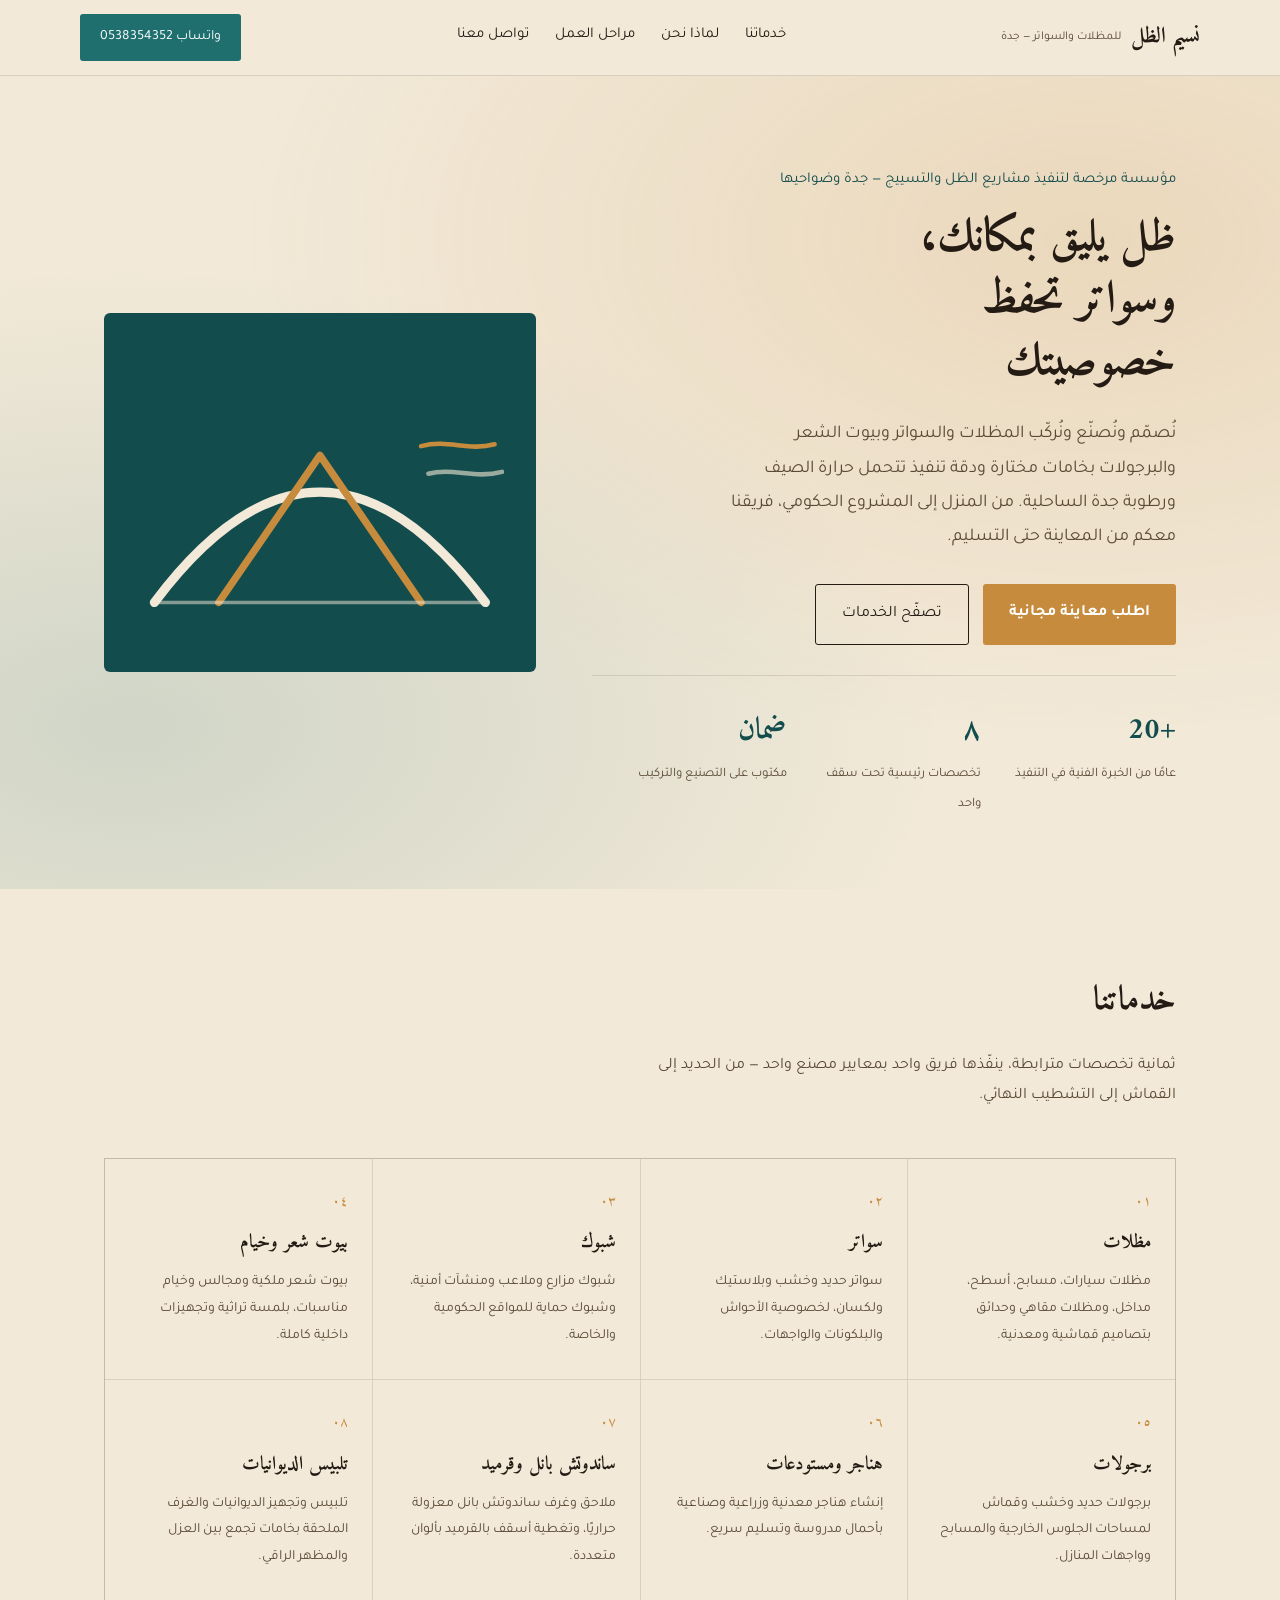
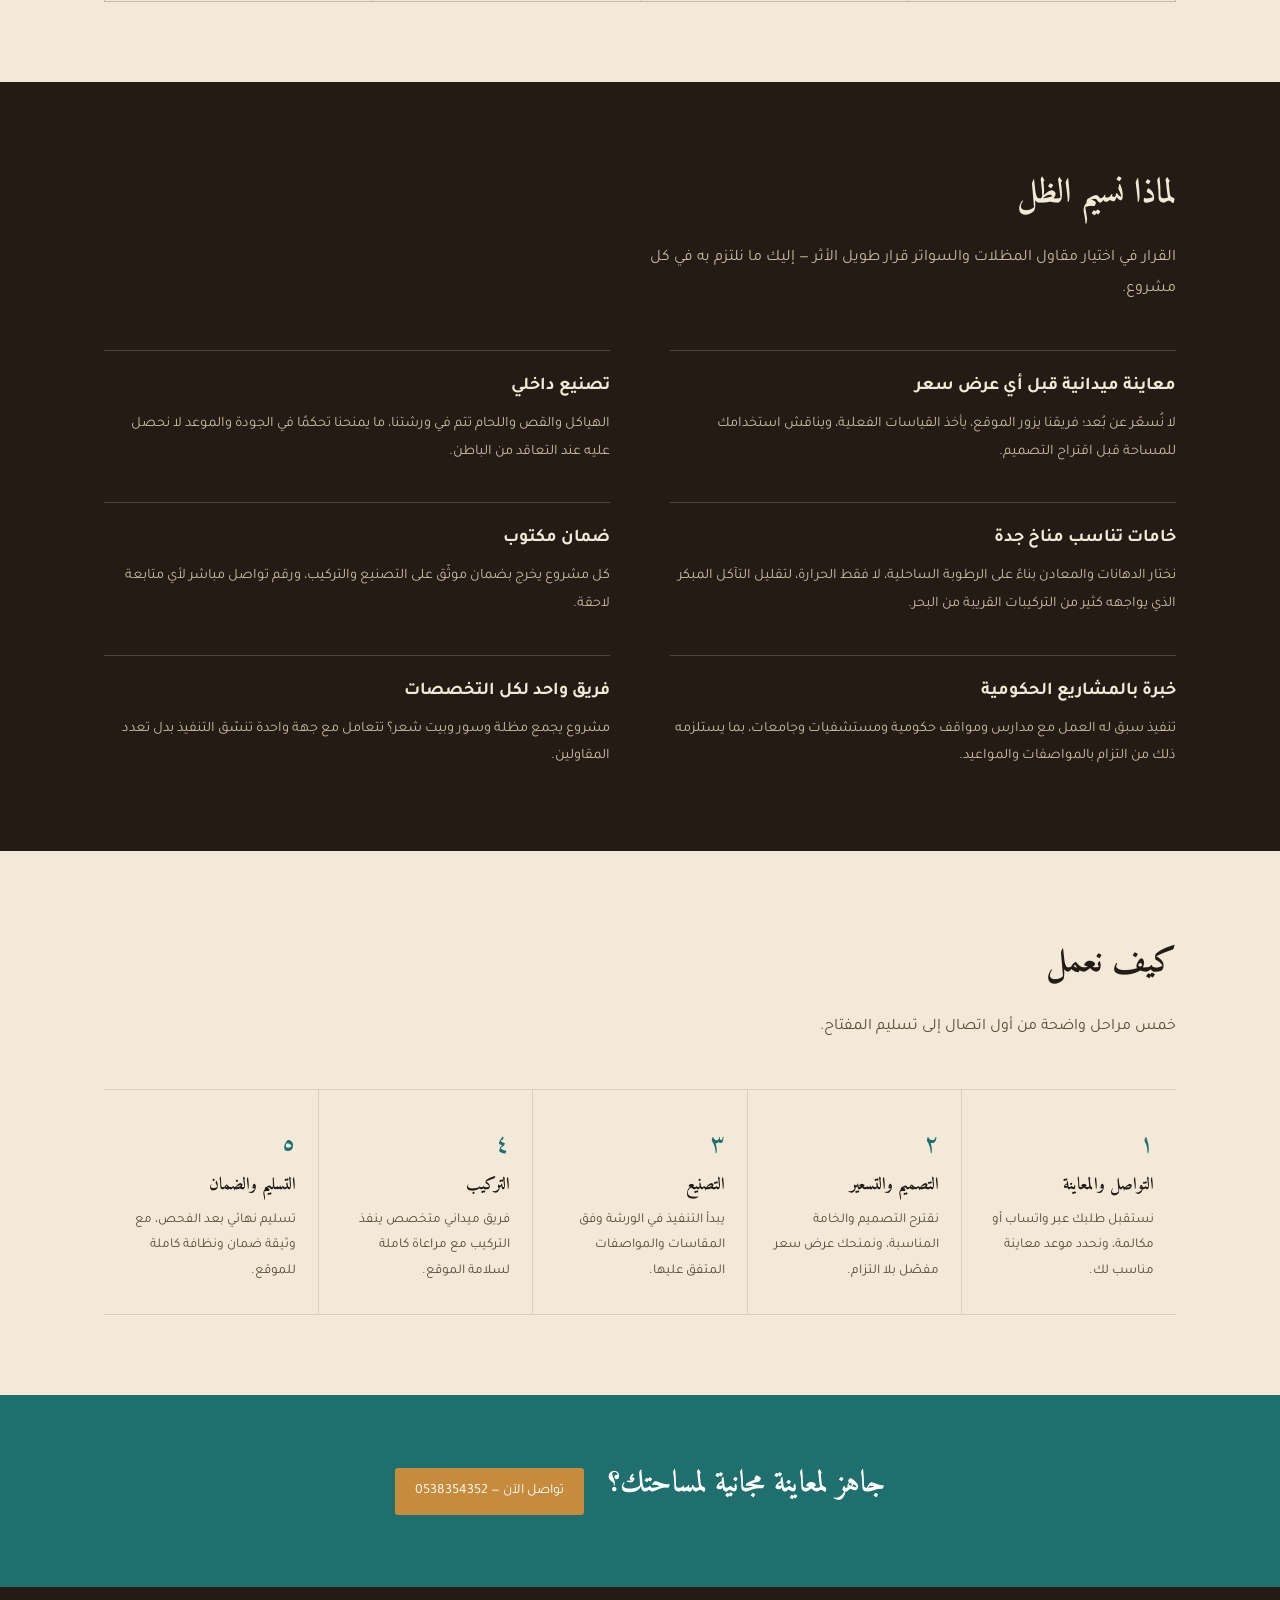
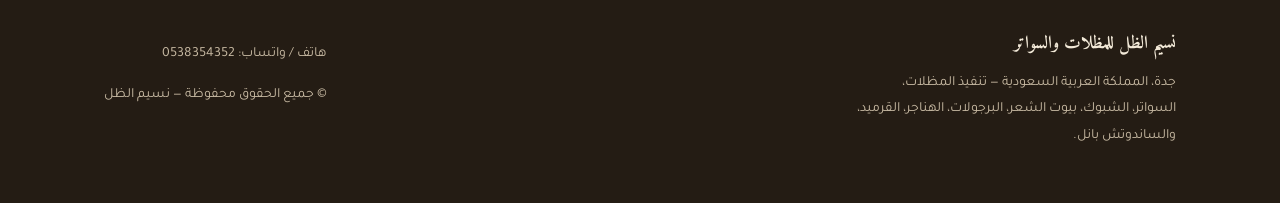
==== index.html @ ecdeb7ef "Add initial HTML structure for company website This HTML file contains the structure and styling for" ====
<!DOCTYPE html>
<html lang="ar" dir="rtl">
<head>
<meta charset="UTF-8">
<meta name="viewport" content="width=device-width, initial-scale=1.0">
<title>نسيم الظل للمظلات والسواتر — جدة</title>
<meta name="description" content="مؤسسة نسيم الظل بجدة: توريد وتركيب المظلات، السواتر، الشبوك، بيوت الشعر، البرجولات، الهناجر، القرميد والساندوتش بانل. تصنيع محلي، فريق فني متخصص، وضمان على التنفيذ.">
<link rel="preconnect" href="https://fonts.googleapis.com">
<link href="https://fonts.googleapis.com/css2?family=Amiri:wght@400;700&family=Tajawal:wght@300;400;500;700;900&display=swap" rel="stylesheet">
<style>
  :root{
    --sand: #F2E9D8;
    --sand-deep: #E7D9BE;
    --ink: #241C14;
    --ink-soft: #5B4A36;
    --teal: #1F6F6F;
    --teal-deep: #134C4C;
    --ochre: #C68B3C;
    --line: rgba(36,28,20,0.12);
    --radius: 3px;
  }
  *{box-sizing:border-box;}
  html{scroll-behavior:smooth;}
  body{
    margin:0;
    background:var(--sand);
    color:var(--ink);
    font-family:'Tajawal',sans-serif;
    line-height:1.9;
  }
  h1,h2,h3{
    font-family:'Amiri', serif;
    font-weight:700;
    margin:0 0 .5em;
    color:var(--ink);
  }
  a{color:inherit;text-decoration:none;}
  img,svg{max-width:100%;display:block;}
  .wrap{max-width:1120px;margin:0 auto;padding:0 24px;}

  /* header */
  header{
    position:sticky;top:0;z-index:50;
    background:rgba(242,233,216,0.92);
    backdrop-filter:blur(6px);
    border-bottom:1px solid var(--line);
  }
  .header-inner{display:flex;align-items:center;justify-content:space-between;padding:14px 0;}
  .brand{display:flex;align-items:center;gap:10px;font-family:'Amiri',serif;font-size:22px;font-weight:700;}
  .brand small{display:block;font-family:'Tajawal',sans-serif;font-size:12px;font-weight:400;color:var(--ink-soft);}
  nav{display:flex;gap:26px;font-size:15px;}
  nav a{border-bottom:1px solid transparent;padding-bottom:3px;transition:border-color .2s;}
  nav a:hover{border-color:var(--ochre);}
  .call-btn{
    background:var(--teal);color:#fff;padding:10px 20px;border-radius:var(--radius);
    font-size:14px;white-space:nowrap;
  }

  /* hero */
  .hero{
    position:relative;overflow:hidden;
    padding:90px 0 70px;
    background:
      radial-gradient(ellipse at 85% 20%, rgba(198,139,60,.18), transparent 55%),
      radial-gradient(ellipse at 10% 80%, rgba(31,111,111,.16), transparent 50%);
  }
  .hero-grid{display:grid;grid-template-columns:1.15fr .85fr;gap:56px;align-items:center;}
  .eyebrow{color:var(--teal-deep);font-size:15px;margin-bottom:14px;}
  .hero h1{font-size:46px;line-height:1.35;max-width:15ch;}
  .hero p.lead{font-size:18px;color:var(--ink-soft);max-width:46ch;margin:18px 0 30px;}
  .hero-cta{display:flex;gap:14px;flex-wrap:wrap;}
  .btn-primary{background:var(--ochre);color:#fff;padding:14px 26px;border-radius:var(--radius);font-weight:700;}
  .btn-ghost{border:1px solid var(--ink);padding:14px 26px;border-radius:var(--radius);}

  .hero-art{
    background:var(--teal-deep);
    border-radius:6px;
    padding:32px;
    position:relative;
  }
  .hero-art svg{width:100%;height:auto;}
  .hero-stats{display:flex;gap:0;margin-top:30px;border-top:1px solid var(--line);padding-top:26px;}
  .stat{flex:1;padding-left:20px;}
  .stat b{display:block;font-family:'Amiri',serif;font-size:30px;color:var(--teal-deep);}
  .stat span{font-size:13px;color:var(--ink-soft);}

  /* services */
  .section{padding:80px 0;}
  .section-head{max-width:560px;margin-bottom:46px;}
  .section-head h2{font-size:34px;}
  .section-head p{color:var(--ink-soft);font-size:16px;}

  .services-grid{
    display:grid;grid-template-columns:repeat(4,1fr);gap:1px;
    background:var(--line);border:1px solid var(--line);
  }
  .service-card{background:var(--sand);padding:30px 24px;transition:background .2s;}
  .service-card:hover{background:var(--sand-deep);}
  .service-card .num{font-family:'Amiri',serif;color:var(--ochre);font-size:14px;}
  .service-card h3{font-size:19px;margin:10px 0 8px;}
  .service-card p{font-size:14px;color:var(--ink-soft);margin:0;}

  /* why us */
  .why{background:var(--ink);color:var(--sand);}
  .why .section-head h2{color:var(--sand);}
  .why .section-head p{color:#C9BBA4;}
  .why-list{display:grid;grid-template-columns:1fr 1fr;gap:36px 60px;}
  .why-item{border-top:1px solid rgba(242,233,216,.2);padding-top:18px;}
  .why-item h3{color:var(--sand);font-size:18px;font-family:'Tajawal',sans-serif;font-weight:700;margin-bottom:8px;}
  .why-item p{color:#C9BBA4;font-size:14.5px;margin:0;}

  /* process */
  .process{display:flex;gap:0;border-top:1px solid var(--line);border-bottom:1px solid var(--line);}
  .step{flex:1;padding:30px 22px;border-left:1px solid var(--line);}
  .step:last-child{border-left:none;}
  .step h3{font-size:17px;margin-bottom:6px;}
  .step p{font-size:13.5px;color:var(--ink-soft);margin:0;}
  .step .step-no{font-family:'Amiri',serif;font-size:26px;color:var(--teal);}

  /* areas */
  .areas p.tag-line{color:var(--ink-soft);font-size:15px;line-height:2.1;}

  /* contact / cta band */
  .cta-band{
    background:var(--teal);color:#fff;padding:60px 0;
    display:flex;justify-content:space-between;align-items:center;flex-wrap:wrap;gap:24px;
  }
  .cta-band h2{color:#fff;font-size:30px;max-width:20ch;}
  .cta-band .call-btn{background:var(--ochre);}

  footer{background:var(--ink);color:#C9BBA4;padding:40px 0;font-size:14px;}
  .footer-inner{display:flex;justify-content:space-between;flex-wrap:wrap;gap:16px;}

  @media (max-width:900px){
    .hero-grid{grid-template-columns:1fr;}
    .services-grid{grid-template-columns:1fr 1fr;}
    .why-list{grid-template-columns:1fr;}
    .process{flex-wrap:wrap;}
    .step{flex:1 1 50%;border-bottom:1px solid var(--line);}
    nav{display:none;}
  }
</style>
</head>
<body>

<header>
  <div class="wrap header-inner">
    <div class="brand">
      نسيم الظل
      <small>للمظلات والسواتر — جدة</small>
    </div>
    <nav>
      <a href="#services">خدماتنا</a>
      <a href="#why">لماذا نحن</a>
      <a href="#process">مراحل العمل</a>
      <a href="#contact">تواصل معنا</a>
    </nav>
    <a class="call-btn" href="https://wa.me/966538354352">واتساب 0538354352</a>
  </div>
</header>

<section class="hero">
  <div class="wrap hero-grid">
    <div>
      <div class="eyebrow">مؤسسة مرخصة لتنفيذ مشاريع الظل والتسييج — جدة وضواحيها</div>
      <h1>ظل يليق بمكانك، وسواتر تحفظ خصوصيتك</h1>
      <p class="lead">
        نُصمّم ونُصنّع ونُركّب المظلات والسواتر وبيوت الشعر والبرجولات بخامات مختارة
        ودقة تنفيذ تتحمل حرارة الصيف ورطوبة جدة الساحلية. من المنزل إلى المشروع
        الحكومي، فريقنا معكم من المعاينة حتى التسليم.
      </p>
      <div class="hero-cta">
        <a class="btn-primary" href="https://wa.me/966538354352">اطلب معاينة مجانية</a>
        <a class="btn-ghost" href="#services">تصفّح الخدمات</a>
      </div>
      <div class="hero-stats">
        <div class="stat"><b>+20</b><span>عامًا من الخبرة الفنية في التنفيذ</span></div>
        <div class="stat"><b>٨</b><span>تخصصات رئيسية تحت سقف واحد</span></div>
        <div class="stat"><b>ضمان</b><span>مكتوب على التصنيع والتركيب</span></div>
      </div>
    </div>
    <div class="hero-art">
      <svg viewBox="0 0 400 320" xmlns="http://www.w3.org/2000/svg">
        <path d="M20,280 Q200,40 380,280" fill="none" stroke="#F2E9D8" stroke-width="10" stroke-linecap="round"/>
        <path d="M90,280 L200,120 L310,280" fill="none" stroke="#C68B3C" stroke-width="8" stroke-linejoin="round" stroke-linecap="round"/>
        <path d="M20,280 L380,280" stroke="#F2E9D8" stroke-width="4" opacity=".5"/>
        <path d="M310,110 C340,102 360,116 390,108" fill="none" stroke="#C68B3C" stroke-width="5" stroke-linecap="round"/>
        <path d="M318,140 C345,133 368,146 398,138" fill="none" stroke="#F2E9D8" stroke-width="5" stroke-linecap="round" opacity=".6"/>
      </svg>
    </div>
  </div>
</section>

<section class="section" id="services">
  <div class="wrap">
    <div class="section-head">
      <h2>خدماتنا</h2>
      <p>ثمانية تخصصات مترابطة، ينفّذها فريق واحد بمعايير مصنع واحد — من الحديد إلى القماش إلى التشطيب النهائي.</p>
    </div>
    <div class="services-grid">
      <div class="service-card"><div class="num">٠١</div><h3>مظلات</h3><p>مظلات سيارات، مسابح، أسطح، مداخل، ومظلات مقاهي وحدائق بتصاميم قماشية ومعدنية.</p></div>
      <div class="service-card"><div class="num">٠٢</div><h3>سواتر</h3><p>سواتر حديد وخشب وبلاستيك ولكسان، لخصوصية الأحواش والبلكونات والواجهات.</p></div>
      <div class="service-card"><div class="num">٠٣</div><h3>شبوك</h3><p>شبوك مزارع وملاعب ومنشآت أمنية، وشبوك حماية للمواقع الحكومية والخاصة.</p></div>
      <div class="service-card"><div class="num">٠٤</div><h3>بيوت شعر وخيام</h3><p>بيوت شعر ملكية ومجالس وخيام مناسبات، بلمسة تراثية وتجهيزات داخلية كاملة.</p></div>
      <div class="service-card"><div class="num">٠٥</div><h3>برجولات</h3><p>برجولات حديد وخشب وقماش لمساحات الجلوس الخارجية والمسابح وواجهات المنازل.</p></div>
      <div class="service-card"><div class="num">٠٦</div><h3>هناجر ومستودعات</h3><p>إنشاء هناجر معدنية وزراعية وصناعية بأحمال مدروسة وتسليم سريع.</p></div>
      <div class="service-card"><div class="num">٠٧</div><h3>ساندوتش بانل وقرميد</h3><p>ملاحق وغرف ساندوتش بانل معزولة حراريًا، وتغطية أسقف بالقرميد بألوان متعددة.</p></div>
      <div class="service-card"><div class="num">٠٨</div><h3>تلبيس الديوانيات</h3><p>تلبيس وتجهيز الديوانيات والغرف الملحقة بخامات تجمع بين العزل والمظهر الراقي.</p></div>
    </div>
  </div>
</section>

<section class="section why" id="why">
  <div class="wrap">
    <div class="section-head">
      <h2>لماذا نسيم الظل</h2>
      <p>القرار في اختيار مقاول المظلات والسواتر قرار طويل الأثر — إليك ما نلتزم به في كل مشروع.</p>
    </div>
    <div class="why-list">
      <div class="why-item"><h3>معاينة ميدانية قبل أي عرض سعر</h3><p>لا نُسعّر عن بُعد؛ فريقنا يزور الموقع، يأخذ القياسات الفعلية، ويناقش استخدامك للمساحة قبل اقتراح التصميم.</p></div>
      <div class="why-item"><h3>تصنيع داخلي</h3><p>الهياكل والقص واللحام تتم في ورشتنا، ما يمنحنا تحكمًا في الجودة والموعد لا نحصل عليه عند التعاقد من الباطن.</p></div>
      <div class="why-item"><h3>خامات تناسب مناخ جدة</h3><p>نختار الدهانات والمعادن بناءً على الرطوبة الساحلية، لا فقط الحرارة، لتقليل التآكل المبكر الذي يواجهه كثير من التركيبات القريبة من البحر.</p></div>
      <div class="why-item"><h3>ضمان مكتوب</h3><p>كل مشروع يخرج بضمان موثّق على التصنيع والتركيب، ورقم تواصل مباشر لأي متابعة لاحقة.</p></div>
      <div class="why-item"><h3>خبرة بالمشاريع الحكومية</h3><p>تنفيذ سبق له العمل مع مدارس ومواقف حكومية ومستشفيات وجامعات، بما يستلزمه ذلك من التزام بالمواصفات والمواعيد.</p></div>
      <div class="why-item"><h3>فريق واحد لكل التخصصات</h3><p>مشروع يجمع مظلة وسور وبيت شعر؟ تتعامل مع جهة واحدة تنسّق التنفيذ بدل تعدد المقاولين.</p></div>
    </div>
  </div>
</section>

<section class="section" id="process">
  <div class="wrap">
    <div class="section-head">
      <h2>كيف نعمل</h2>
      <p>خمس مراحل واضحة من أول اتصال إلى تسليم المفتاح.</p>
    </div>
  </div>
  <div class="wrap">
    <div class="process">
      <div class="step"><div class="step-no">١</div><h3>التواصل والمعاينة</h3><p>نستقبل طلبك عبر واتساب أو مكالمة، ونحدد موعد معاينة مناسب لك.</p></div>
      <div class="step"><div class="step-no">٢</div><h3>التصميم والتسعير</h3><p>نقترح التصميم والخامة المناسبة، ونمنحك عرض سعر مفصّل بلا التزام.</p></div>
      <div class="step"><div class="step-no">٣</div><h3>التصنيع</h3><p>يبدأ التنفيذ في الورشة وفق المقاسات والمواصفات المتفق عليها.</p></div>
      <div class="step"><div class="step-no">٤</div><h3>التركيب</h3><p>فريق ميداني متخصص ينفذ التركيب مع مراعاة كاملة لسلامة الموقع.</p></div>
      <div class="step"><div class="step-no">٥</div><h3>التسليم والضمان</h3><p>تسليم نهائي بعد الفحص، مع وثيقة ضمان ونظافة كاملة للموقع.</p></div>
    </div>
  </div>
</section>

<section class="cta-band">
  <div class="wrap" style="display:flex;justify-content:space-between;align-items:center;flex-wrap:wrap;gap:24px;">
    <h2>جاهز لمعاينة مجانية لمساحتك؟</h2>
    <a class="call-btn" href="https://wa.me/966538354352">تواصل الآن — 0538354352</a>
  </div>
</section>

<footer id="contact">
  <div class="wrap footer-inner">
    <div>
      <strong style="color:#F2E9D8;font-family:'Amiri',serif;font-size:18px;">نسيم الظل للمظلات والسواتر</strong>
      <p style="max-width:40ch;margin-top:8px;">جدة، المملكة العربية السعودية — تنفيذ المظلات، السواتر، الشبوك، بيوت الشعر، البرجولات، الهناجر، القرميد، والساندوتش بانل.</p>
    </div>
    <div>
      <p>هاتف / واتساب: 0538354352</p>
      <p>© جميع الحقوق محفوظة — نسيم الظل</p>
    </div>
  </div>
</footer>

</body>
</html>
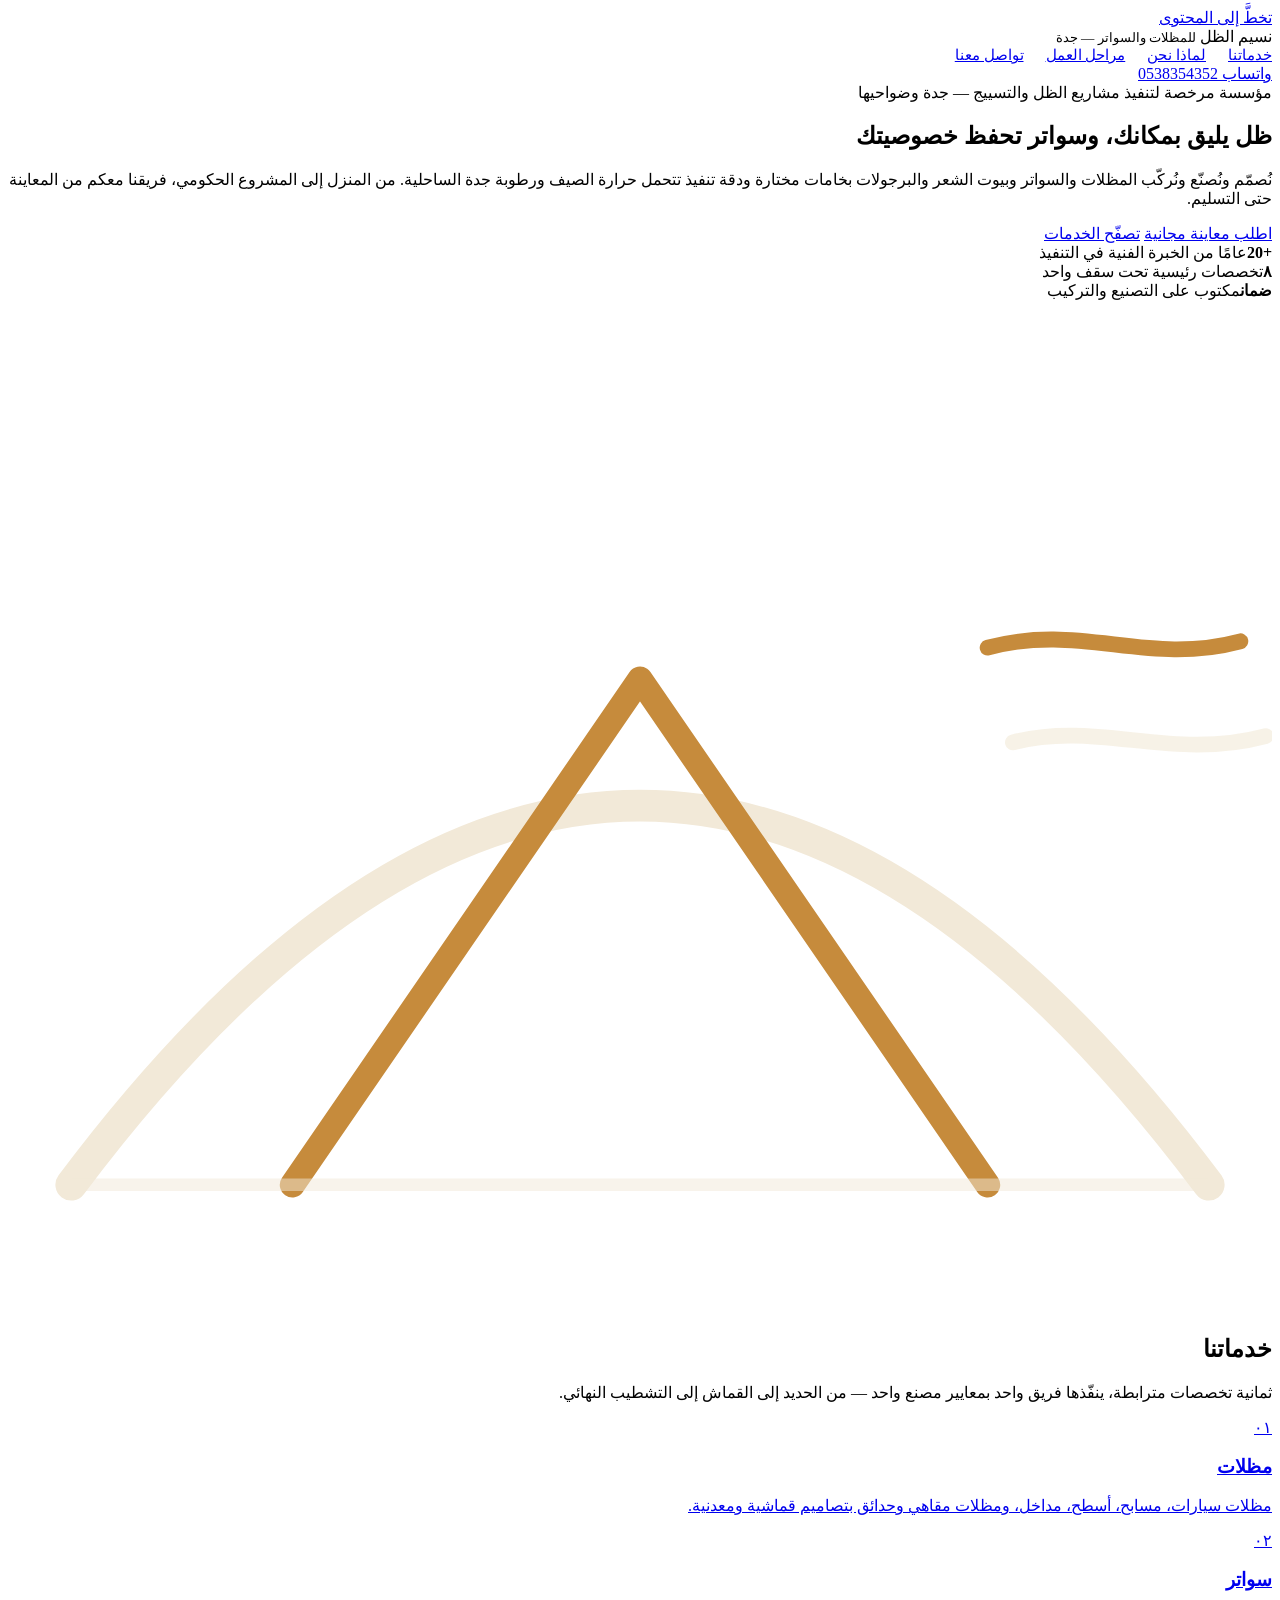
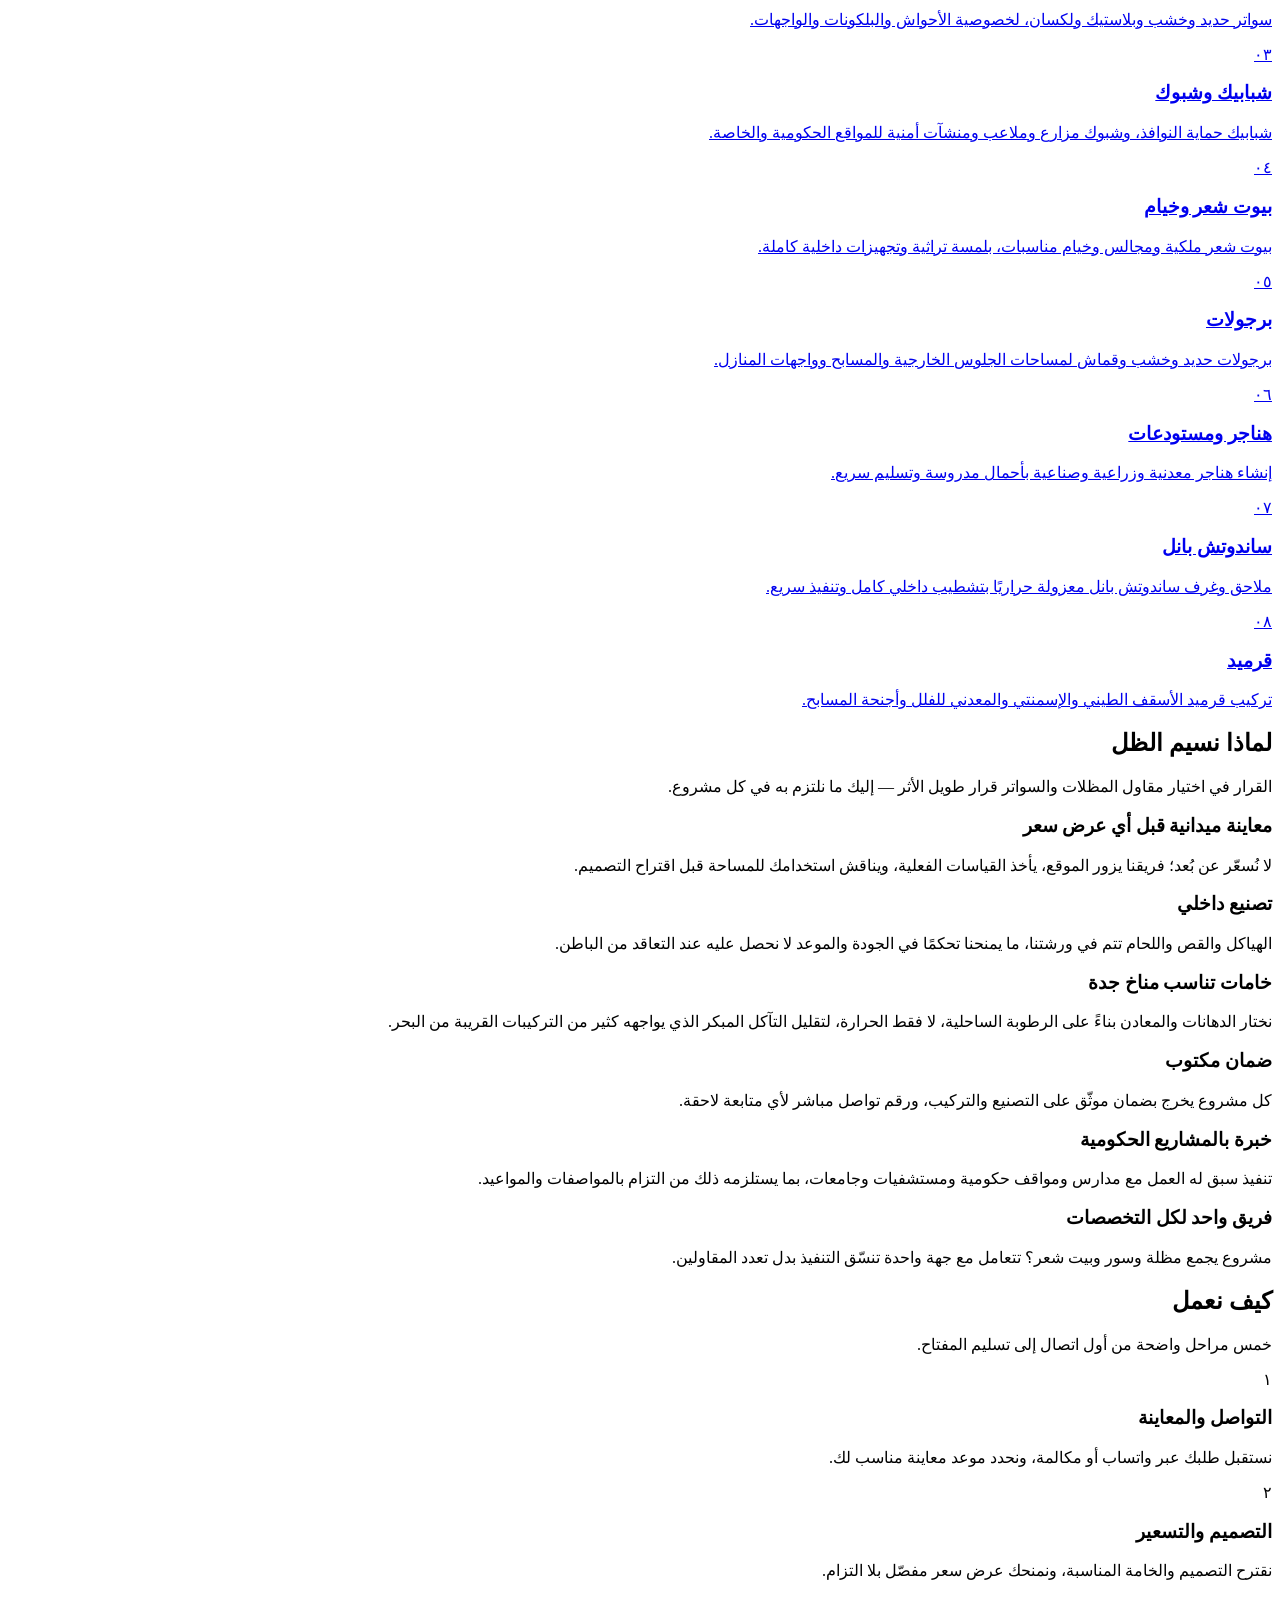
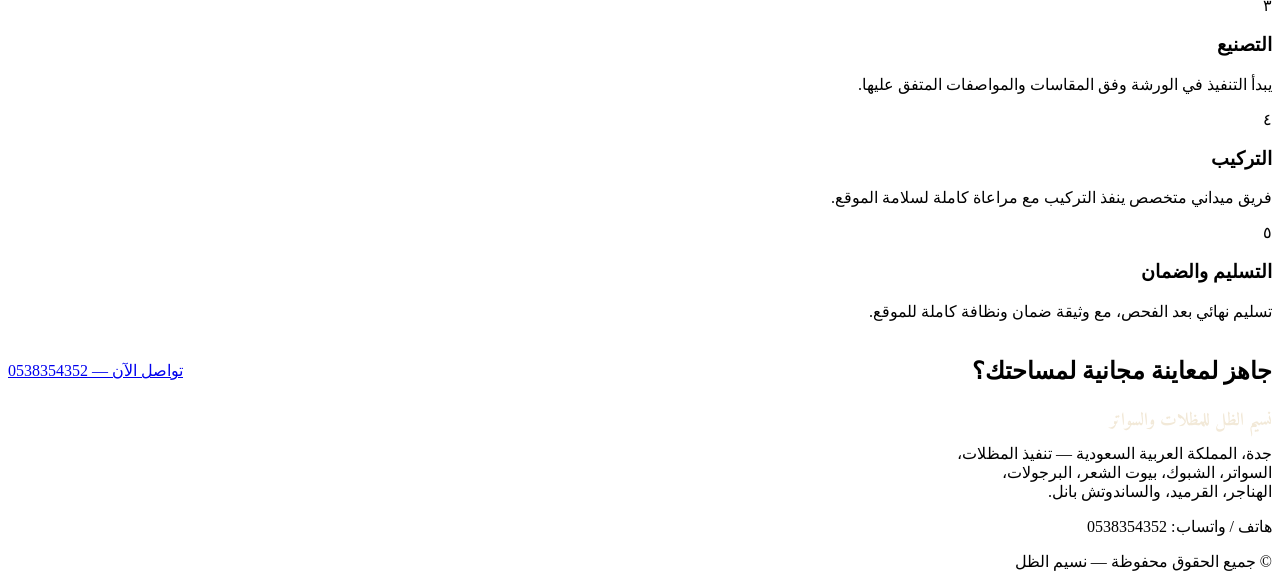
==== commit 5c0befe9: "Refactor index.html for improved structure and SEO Updated the HTML structure and added navigation l" ====
--- a/index.html
+++ b/index.html
@@ -5,143 +5,31 @@
 <meta name="viewport" content="width=device-width, initial-scale=1.0">
 <title>نسيم الظل للمظلات والسواتر — جدة</title>
 <meta name="description" content="مؤسسة نسيم الظل بجدة: توريد وتركيب المظلات، السواتر، الشبوك، بيوت الشعر، البرجولات، الهناجر، القرميد والساندوتش بانل. تصنيع محلي، فريق فني متخصص، وضمان على التنفيذ.">
+<link rel="canonical" href="https://nasim-alzill.com/index.html">
+<meta property="og:type" content="website">
+<meta property="og:title" content="نسيم الظل للمظلات والسواتر — جدة">
+<meta property="og:description" content="توريد وتركيب المظلات، السواتر، الشبوك، بيوت الشعر، البرجولات، الهناجر، القرميد والساندوتش بانل في جدة.">
+<meta property="og:locale" content="ar_SA">
 <link rel="preconnect" href="https://fonts.googleapis.com">
+<link rel="preconnect" href="https://fonts.gstatic.com" crossorigin>
 <link href="https://fonts.googleapis.com/css2?family=Amiri:wght@400;700&family=Tajawal:wght@300;400;500;700;900&display=swap" rel="stylesheet">
-<style>
-  :root{
-    --sand: #F2E9D8;
-    --sand-deep: #E7D9BE;
-    --ink: #241C14;
-    --ink-soft: #5B4A36;
-    --teal: #1F6F6F;
-    --teal-deep: #134C4C;
-    --ochre: #C68B3C;
-    --line: rgba(36,28,20,0.12);
-    --radius: 3px;
-  }
-  *{box-sizing:border-box;}
-  html{scroll-behavior:smooth;}
-  body{
-    margin:0;
-    background:var(--sand);
-    color:var(--ink);
-    font-family:'Tajawal',sans-serif;
-    line-height:1.9;
-  }
-  h1,h2,h3{
-    font-family:'Amiri', serif;
-    font-weight:700;
-    margin:0 0 .5em;
-    color:var(--ink);
-  }
-  a{color:inherit;text-decoration:none;}
-  img,svg{max-width:100%;display:block;}
-  .wrap{max-width:1120px;margin:0 auto;padding:0 24px;}
+<link rel="stylesheet" href="style.css">
+<script type="application/ld+json">
+{
+  "@context": "https://schema.org",
+  "@type": "HomeAndConstructionBusiness",
+  "name": "نسيم الظل للمظلات والسواتر",
+  "telephone": "+966538354352",
+  "areaServed": {"@type":"City","name":"جدة"},
+  "address": {"@type":"PostalAddress","addressLocality":"جدة","addressCountry":"SA"},
+  "url": "https://nasim-alzill.com/",
+  "sameAs": []
+}
+</script>
 
-  /* header */
-  header{
-    position:sticky;top:0;z-index:50;
-    background:rgba(242,233,216,0.92);
-    backdrop-filter:blur(6px);
-    border-bottom:1px solid var(--line);
-  }
-  .header-inner{display:flex;align-items:center;justify-content:space-between;padding:14px 0;}
-  .brand{display:flex;align-items:center;gap:10px;font-family:'Amiri',serif;font-size:22px;font-weight:700;}
-  .brand small{display:block;font-family:'Tajawal',sans-serif;font-size:12px;font-weight:400;color:var(--ink-soft);}
-  nav{display:flex;gap:26px;font-size:15px;}
-  nav a{border-bottom:1px solid transparent;padding-bottom:3px;transition:border-color .2s;}
-  nav a:hover{border-color:var(--ochre);}
-  .call-btn{
-    background:var(--teal);color:#fff;padding:10px 20px;border-radius:var(--radius);
-    font-size:14px;white-space:nowrap;
-  }
-
-  /* hero */
-  .hero{
-    position:relative;overflow:hidden;
-    padding:90px 0 70px;
-    background:
-      radial-gradient(ellipse at 85% 20%, rgba(198,139,60,.18), transparent 55%),
-      radial-gradient(ellipse at 10% 80%, rgba(31,111,111,.16), transparent 50%);
-  }
-  .hero-grid{display:grid;grid-template-columns:1.15fr .85fr;gap:56px;align-items:center;}
-  .eyebrow{color:var(--teal-deep);font-size:15px;margin-bottom:14px;}
-  .hero h1{font-size:46px;line-height:1.35;max-width:15ch;}
-  .hero p.lead{font-size:18px;color:var(--ink-soft);max-width:46ch;margin:18px 0 30px;}
-  .hero-cta{display:flex;gap:14px;flex-wrap:wrap;}
-  .btn-primary{background:var(--ochre);color:#fff;padding:14px 26px;border-radius:var(--radius);font-weight:700;}
-  .btn-ghost{border:1px solid var(--ink);padding:14px 26px;border-radius:var(--radius);}
-
-  .hero-art{
-    background:var(--teal-deep);
-    border-radius:6px;
-    padding:32px;
-    position:relative;
-  }
-  .hero-art svg{width:100%;height:auto;}
-  .hero-stats{display:flex;gap:0;margin-top:30px;border-top:1px solid var(--line);padding-top:26px;}
-  .stat{flex:1;padding-left:20px;}
-  .stat b{display:block;font-family:'Amiri',serif;font-size:30px;color:var(--teal-deep);}
-  .stat span{font-size:13px;color:var(--ink-soft);}
-
-  /* services */
-  .section{padding:80px 0;}
-  .section-head{max-width:560px;margin-bottom:46px;}
-  .section-head h2{font-size:34px;}
-  .section-head p{color:var(--ink-soft);font-size:16px;}
-
-  .services-grid{
-    display:grid;grid-template-columns:repeat(4,1fr);gap:1px;
-    background:var(--line);border:1px solid var(--line);
-  }
-  .service-card{background:var(--sand);padding:30px 24px;transition:background .2s;}
-  .service-card:hover{background:var(--sand-deep);}
-  .service-card .num{font-family:'Amiri',serif;color:var(--ochre);font-size:14px;}
-  .service-card h3{font-size:19px;margin:10px 0 8px;}
-  .service-card p{font-size:14px;color:var(--ink-soft);margin:0;}
-
-  /* why us */
-  .why{background:var(--ink);color:var(--sand);}
-  .why .section-head h2{color:var(--sand);}
-  .why .section-head p{color:#C9BBA4;}
-  .why-list{display:grid;grid-template-columns:1fr 1fr;gap:36px 60px;}
-  .why-item{border-top:1px solid rgba(242,233,216,.2);padding-top:18px;}
-  .why-item h3{color:var(--sand);font-size:18px;font-family:'Tajawal',sans-serif;font-weight:700;margin-bottom:8px;}
-  .why-item p{color:#C9BBA4;font-size:14.5px;margin:0;}
-
-  /* process */
-  .process{display:flex;gap:0;border-top:1px solid var(--line);border-bottom:1px solid var(--line);}
-  .step{flex:1;padding:30px 22px;border-left:1px solid var(--line);}
-  .step:last-child{border-left:none;}
-  .step h3{font-size:17px;margin-bottom:6px;}
-  .step p{font-size:13.5px;color:var(--ink-soft);margin:0;}
-  .step .step-no{font-family:'Amiri',serif;font-size:26px;color:var(--teal);}
-
-  /* areas */
-  .areas p.tag-line{color:var(--ink-soft);font-size:15px;line-height:2.1;}
-
-  /* contact / cta band */
-  .cta-band{
-    background:var(--teal);color:#fff;padding:60px 0;
-    display:flex;justify-content:space-between;align-items:center;flex-wrap:wrap;gap:24px;
-  }
-  .cta-band h2{color:#fff;font-size:30px;max-width:20ch;}
-  .cta-band .call-btn{background:var(--ochre);}
-
-  footer{background:var(--ink);color:#C9BBA4;padding:40px 0;font-size:14px;}
-  .footer-inner{display:flex;justify-content:space-between;flex-wrap:wrap;gap:16px;}
-
-  @media (max-width:900px){
-    .hero-grid{grid-template-columns:1fr;}
-    .services-grid{grid-template-columns:1fr 1fr;}
-    .why-list{grid-template-columns:1fr;}
-    .process{flex-wrap:wrap;}
-    .step{flex:1 1 50%;border-bottom:1px solid var(--line);}
-    nav{display:none;}
-  }
-</style>
 </head>
 <body>
+<a class="skip-link" href="#main">تخطَّ إلى المحتوى</a>
 
 <header>
   <div class="wrap header-inner">
@@ -149,16 +37,17 @@
       نسيم الظل
       <small>للمظلات والسواتر — جدة</small>
     </div>
-    <nav>
-      <a href="#services">خدماتنا</a>
-      <a href="#why">لماذا نحن</a>
-      <a href="#process">مراحل العمل</a>
-      <a href="#contact">تواصل معنا</a>
-    </nav>
+    <nav aria-label="روابط رئيسية"><ul style="list-style:none;display:flex;gap:22px;margin:0;padding:0;font-size:15px;">
+      <li><a href="#services">خدماتنا</a></li>
+      <li><a href="#why">لماذا نحن</a></li>
+      <li><a href="#process">مراحل العمل</a></li>
+      <li><a href="#contact">تواصل معنا</a></li>
+    </ul></nav>
     <a class="call-btn" href="https://wa.me/966538354352">واتساب 0538354352</a>
   </div>
 </header>
 
+<main id="main">
 <section class="hero">
   <div class="wrap hero-grid">
     <div>
@@ -198,14 +87,14 @@
       <p>ثمانية تخصصات مترابطة، ينفّذها فريق واحد بمعايير مصنع واحد — من الحديد إلى القماش إلى التشطيب النهائي.</p>
     </div>
     <div class="services-grid">
-      <div class="service-card"><div class="num">٠١</div><h3>مظلات</h3><p>مظلات سيارات، مسابح، أسطح، مداخل، ومظلات مقاهي وحدائق بتصاميم قماشية ومعدنية.</p></div>
-      <div class="service-card"><div class="num">٠٢</div><h3>سواتر</h3><p>سواتر حديد وخشب وبلاستيك ولكسان، لخصوصية الأحواش والبلكونات والواجهات.</p></div>
-      <div class="service-card"><div class="num">٠٣</div><h3>شبوك</h3><p>شبوك مزارع وملاعب ومنشآت أمنية، وشبوك حماية للمواقع الحكومية والخاصة.</p></div>
-      <div class="service-card"><div class="num">٠٤</div><h3>بيوت شعر وخيام</h3><p>بيوت شعر ملكية ومجالس وخيام مناسبات، بلمسة تراثية وتجهيزات داخلية كاملة.</p></div>
-      <div class="service-card"><div class="num">٠٥</div><h3>برجولات</h3><p>برجولات حديد وخشب وقماش لمساحات الجلوس الخارجية والمسابح وواجهات المنازل.</p></div>
-      <div class="service-card"><div class="num">٠٦</div><h3>هناجر ومستودعات</h3><p>إنشاء هناجر معدنية وزراعية وصناعية بأحمال مدروسة وتسليم سريع.</p></div>
-      <div class="service-card"><div class="num">٠٧</div><h3>ساندوتش بانل وقرميد</h3><p>ملاحق وغرف ساندوتش بانل معزولة حراريًا، وتغطية أسقف بالقرميد بألوان متعددة.</p></div>
-      <div class="service-card"><div class="num">٠٨</div><h3>تلبيس الديوانيات</h3><p>تلبيس وتجهيز الديوانيات والغرف الملحقة بخامات تجمع بين العزل والمظهر الراقي.</p></div>
+      <a class="service-card" href="mizalat.html"><div class="num">٠١</div><h3>مظلات</h3><p>مظلات سيارات، مسابح، أسطح، مداخل، ومظلات مقاهي وحدائق بتصاميم قماشية ومعدنية.</p></a>
+      <a class="service-card" href="sawaters.html"><div class="num">٠٢</div><h3>سواتر</h3><p>سواتر حديد وخشب وبلاستيك ولكسان، لخصوصية الأحواش والبلكونات والواجهات.</p></a>
+      <a class="service-card" href="shabaks.html"><div class="num">٠٣</div><h3>شبابيك وشبوك</h3><p>شبابيك حماية النوافذ، وشبوك مزارع وملاعب ومنشآت أمنية للمواقع الحكومية والخاصة.</p></a>
+      <a class="service-card" href="byout-shaar.html"><div class="num">٠٤</div><h3>بيوت شعر وخيام</h3><p>بيوت شعر ملكية ومجالس وخيام مناسبات، بلمسة تراثية وتجهيزات داخلية كاملة.</p></a>
+      <a class="service-card" href="pergolas.html"><div class="num">٠٥</div><h3>برجولات</h3><p>برجولات حديد وخشب وقماش لمساحات الجلوس الخارجية والمسابح وواجهات المنازل.</p></a>
+      <a class="service-card" href="hangars.html"><div class="num">٠٦</div><h3>هناجر ومستودعات</h3><p>إنشاء هناجر معدنية وزراعية وصناعية بأحمال مدروسة وتسليم سريع.</p></a>
+      <a class="service-card" href="sandwich-panel.html"><div class="num">٠٧</div><h3>ساندوتش بانل</h3><p>ملاحق وغرف ساندوتش بانل معزولة حراريًا بتشطيب داخلي كامل وتنفيذ سريع.</p></a>
+      <a class="service-card" href="qarmids.html"><div class="num">٠٨</div><h3>قرميد</h3><p>تركيب قرميد الأسقف الطيني والإسمنتي والمعدني للفلل وأجنحة المسابح.</p></a>
     </div>
   </div>
 </section>
@@ -244,6 +133,7 @@
     </div>
   </div>
 </section>
+</main>
 
 <section class="cta-band">
   <div class="wrap" style="display:flex;justify-content:space-between;align-items:center;flex-wrap:wrap;gap:24px;">
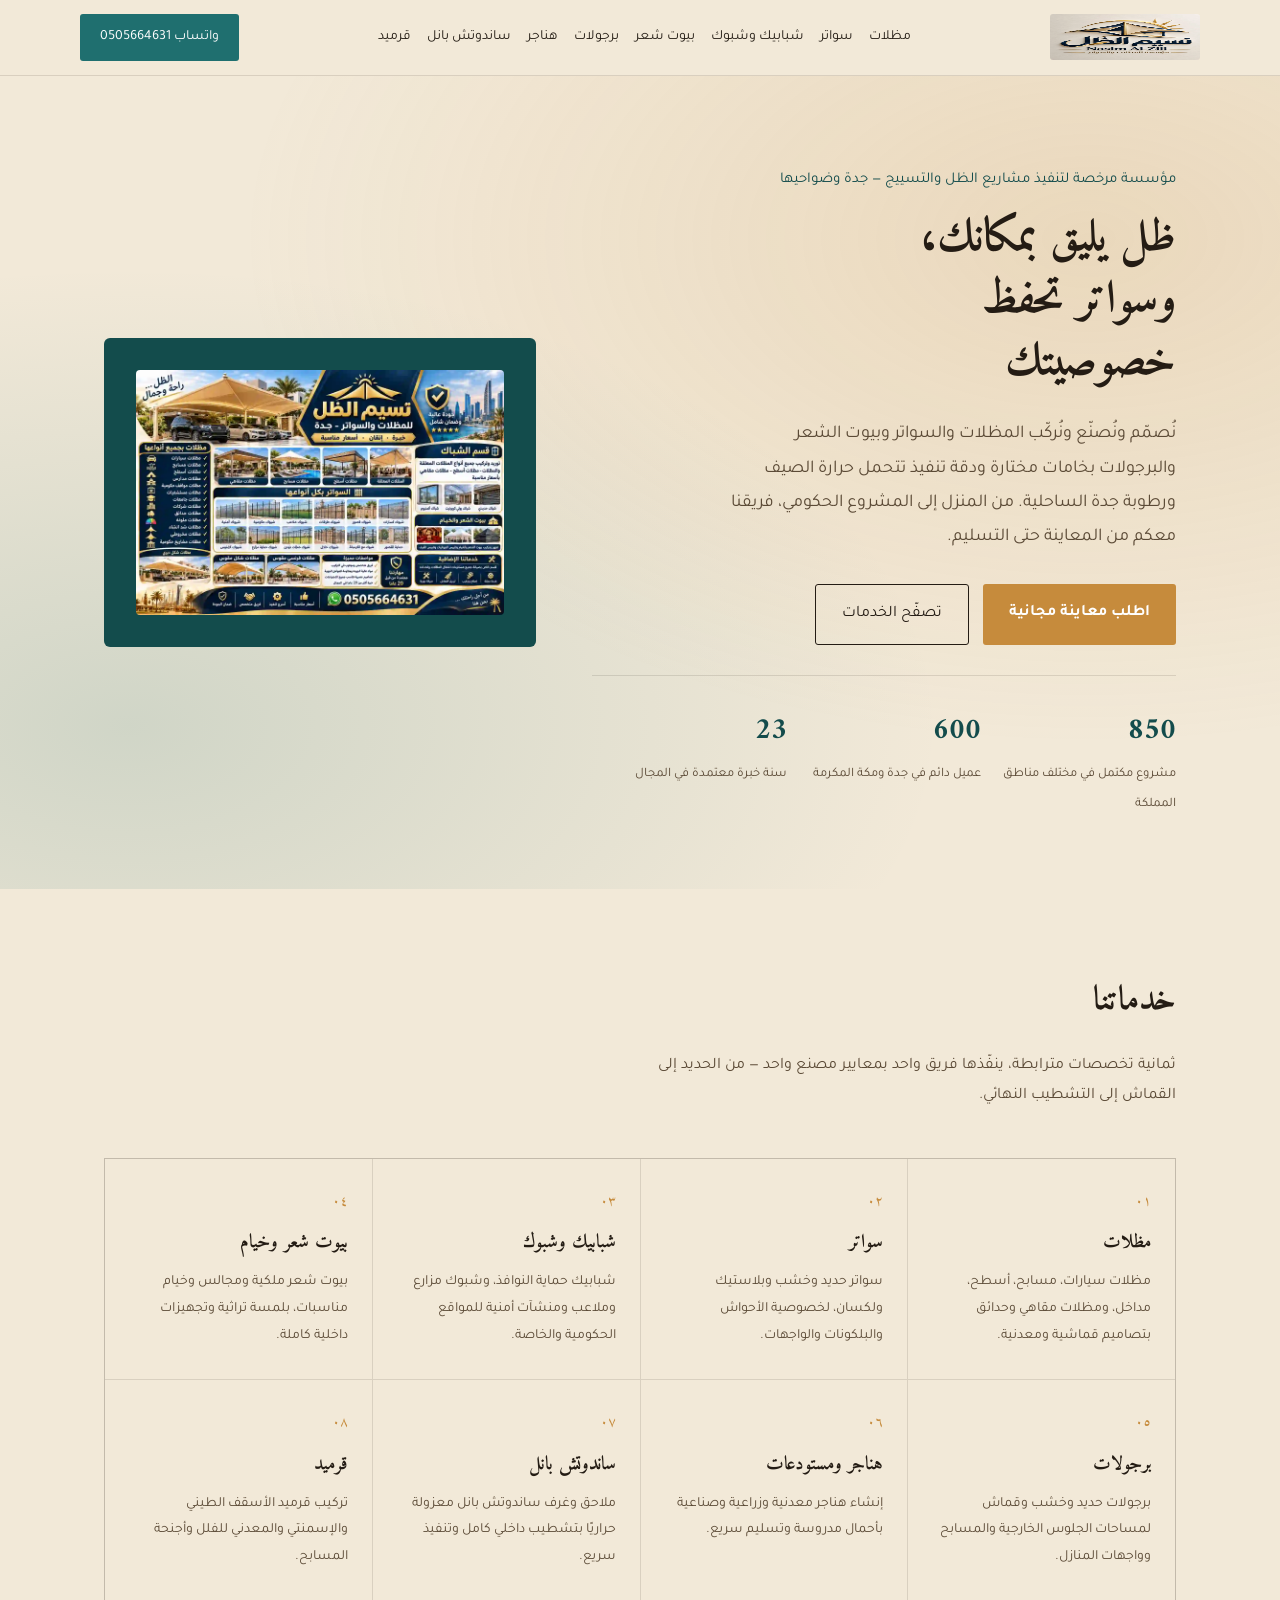
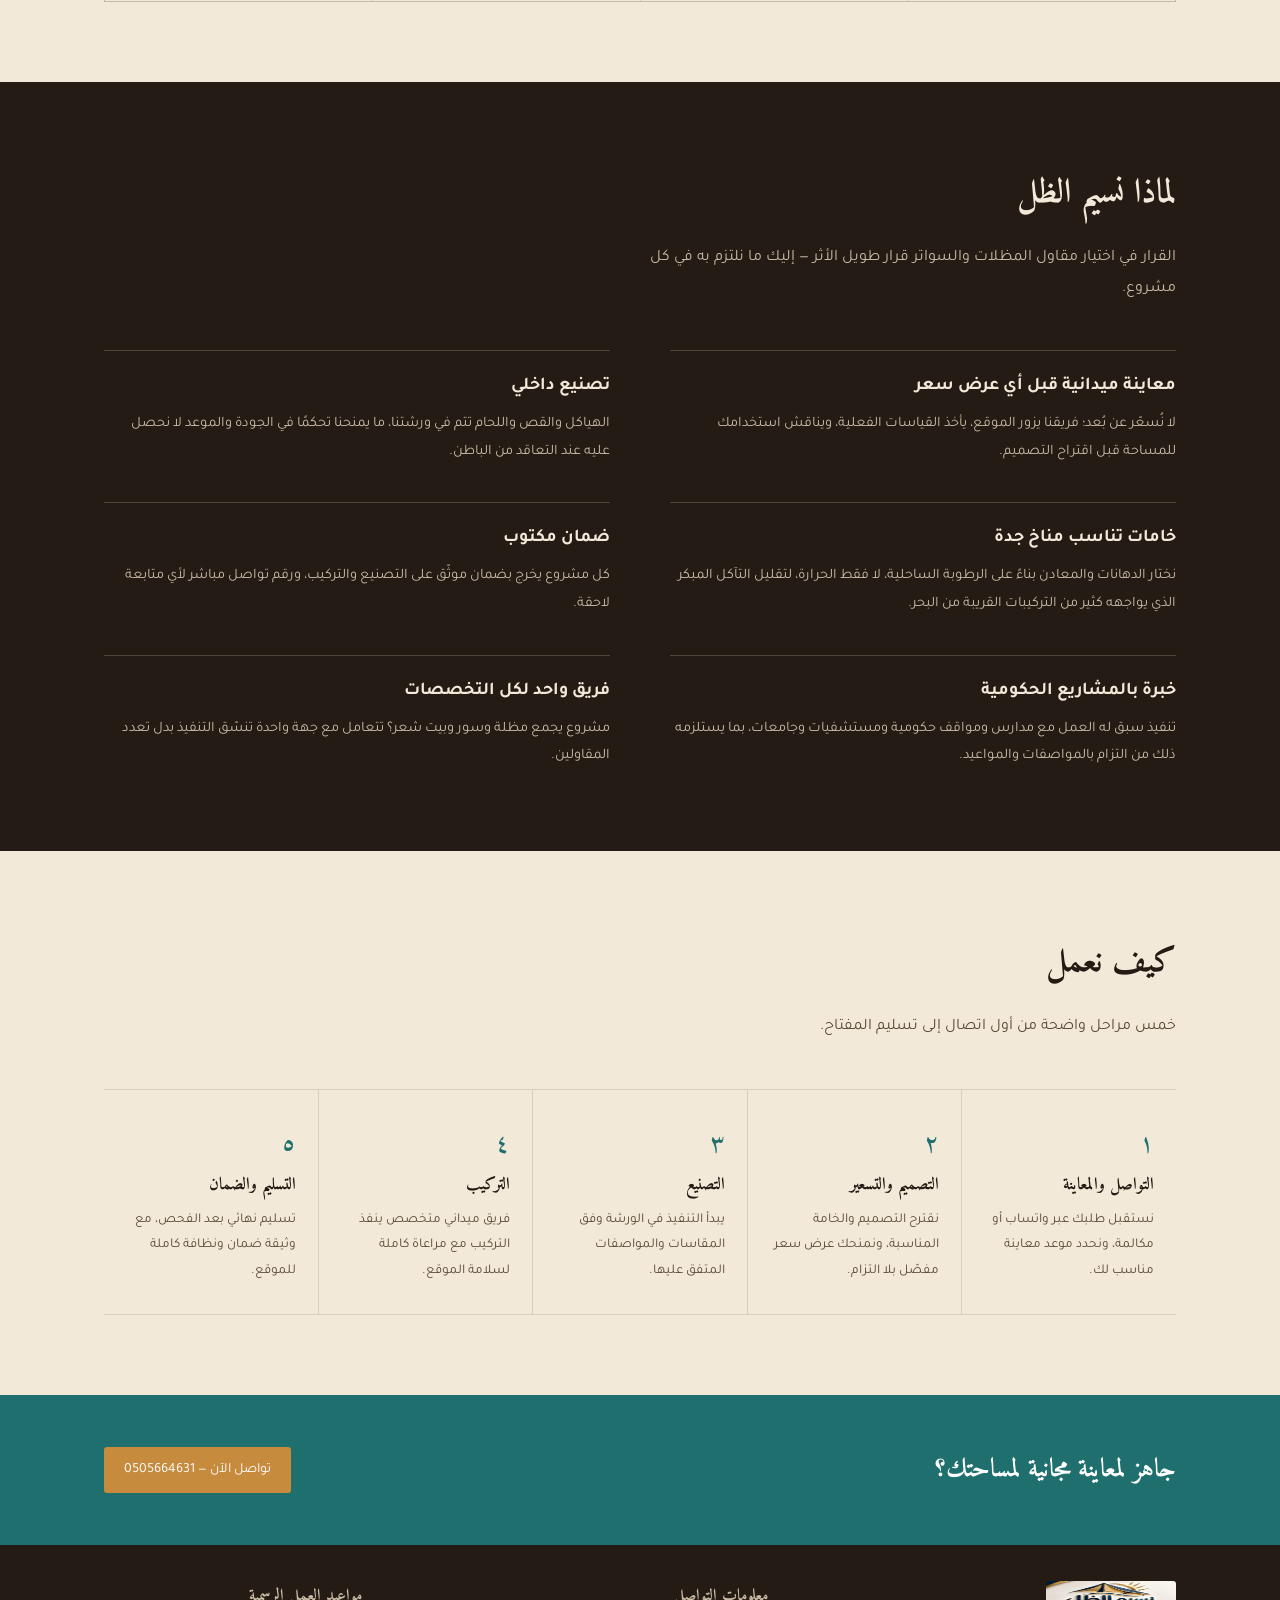
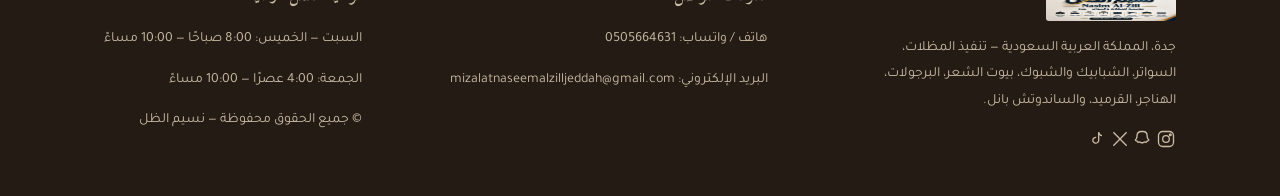
==== commit daef20f4: "Update contact information and links in index.html" ====
--- a/index.html
+++ b/index.html
@@ -5,7 +5,7 @@
 <meta name="viewport" content="width=device-width, initial-scale=1.0">
 <title>نسيم الظل للمظلات والسواتر — جدة</title>
 <meta name="description" content="مؤسسة نسيم الظل بجدة: توريد وتركيب المظلات، السواتر، الشبوك، بيوت الشعر، البرجولات، الهناجر، القرميد والساندوتش بانل. تصنيع محلي، فريق فني متخصص، وضمان على التنفيذ.">
-<link rel="canonical" href="https://nasim-alzill.com/index.html">
+<link rel="canonical" href="https://mizalat-nasim-alzill-jeddah.pages.dev/index.html">
 <meta property="og:type" content="website">
 <meta property="og:title" content="نسيم الظل للمظلات والسواتر — جدة">
 <meta property="og:description" content="توريد وتركيب المظلات، السواتر، الشبوك، بيوت الشعر، البرجولات، الهناجر، القرميد والساندوتش بانل في جدة.">
@@ -13,16 +13,16 @@
 <link rel="preconnect" href="https://fonts.googleapis.com">
 <link rel="preconnect" href="https://fonts.gstatic.com" crossorigin>
 <link href="https://fonts.googleapis.com/css2?family=Amiri:wght@400;700&family=Tajawal:wght@300;400;500;700;900&display=swap" rel="stylesheet">
-<link rel="stylesheet" href="style.css">
+<link rel="stylesheet" href="style.min.css">
 <script type="application/ld+json">
 {
   "@context": "https://schema.org",
   "@type": "HomeAndConstructionBusiness",
   "name": "نسيم الظل للمظلات والسواتر",
-  "telephone": "+966538354352",
+  "telephone": "+966505664631",
   "areaServed": {"@type":"City","name":"جدة"},
   "address": {"@type":"PostalAddress","addressLocality":"جدة","addressCountry":"SA"},
-  "url": "https://nasim-alzill.com/",
+  "url": "https://mizalat-nasim-alzill-jeddah.pages.dev/",
   "sameAs": []
 }
 </script>
@@ -33,17 +33,20 @@
 
 <header>
   <div class="wrap header-inner">
-    <div class="brand">
-      نسيم الظل
-      <small>للمظلات والسواتر — جدة</small>
-    </div>
-    <nav aria-label="روابط رئيسية"><ul style="list-style:none;display:flex;gap:22px;margin:0;padding:0;font-size:15px;">
-      <li><a href="#services">خدماتنا</a></li>
-      <li><a href="#why">لماذا نحن</a></li>
-      <li><a href="#process">مراحل العمل</a></li>
-      <li><a href="#contact">تواصل معنا</a></li>
+    <a class="brand" href="index.html">
+      <img src="images/main/logo-nasim-alzill-sawater-jeddah1.webp" alt="شعار نسيم الظل للمظلات والسواتر" width="150" height="46" loading="eager" decoding="async">
+    </a>
+    <nav aria-label="روابط رئيسية"><ul style="list-style:none;display:flex;gap:16px;margin:0;padding:0;font-size:14px;overflow-x:auto;white-space:nowrap;max-width:56vw;">
+      <li><a href="mizalat.html">مظلات</a></li>
+      <li><a href="sawaters.html">سواتر</a></li>
+      <li><a href="shabaks.html">شبابيك وشبوك</a></li>
+      <li><a href="byout-shaar.html">بيوت شعر</a></li>
+      <li><a href="pergolas.html">برجولات</a></li>
+      <li><a href="hangars.html">هناجر</a></li>
+      <li><a href="sandwich-panel.html">ساندوتش بانل</a></li>
+      <li><a href="qarmids.html">قرميد</a></li>
     </ul></nav>
-    <a class="call-btn" href="https://wa.me/966538354352">واتساب 0538354352</a>
+    <a class="call-btn" href="https://wa.me/966505664631">واتساب 0505664631</a>
   </div>
 </header>
 
@@ -59,23 +62,17 @@
         الحكومي، فريقنا معكم من المعاينة حتى التسليم.
       </p>
       <div class="hero-cta">
-        <a class="btn-primary" href="https://wa.me/966538354352">اطلب معاينة مجانية</a>
+        <a class="btn-primary" href="https://wa.me/966505664631">اطلب معاينة مجانية</a>
         <a class="btn-ghost" href="#services">تصفّح الخدمات</a>
       </div>
       <div class="hero-stats">
-        <div class="stat"><b>+20</b><span>عامًا من الخبرة الفنية في التنفيذ</span></div>
-        <div class="stat"><b>٨</b><span>تخصصات رئيسية تحت سقف واحد</span></div>
-        <div class="stat"><b>ضمان</b><span>مكتوب على التصنيع والتركيب</span></div>
+        <div class="stat"><b>850</b><span>مشروع مكتمل في مختلف مناطق المملكة</span></div>
+        <div class="stat"><b>600</b><span>عميل دائم في جدة ومكة المكرمة</span></div>
+        <div class="stat"><b>23</b><span>سنة خبرة معتمدة في المجال</span></div>
       </div>
     </div>
     <div class="hero-art">
-      <svg viewBox="0 0 400 320" xmlns="http://www.w3.org/2000/svg">
-        <path d="M20,280 Q200,40 380,280" fill="none" stroke="#F2E9D8" stroke-width="10" stroke-linecap="round"/>
-        <path d="M90,280 L200,120 L310,280" fill="none" stroke="#C68B3C" stroke-width="8" stroke-linejoin="round" stroke-linecap="round"/>
-        <path d="M20,280 L380,280" stroke="#F2E9D8" stroke-width="4" opacity=".5"/>
-        <path d="M310,110 C340,102 360,116 390,108" fill="none" stroke="#C68B3C" stroke-width="5" stroke-linecap="round"/>
-        <path d="M318,140 C345,133 368,146 398,138" fill="none" stroke="#F2E9D8" stroke-width="5" stroke-linecap="round" opacity=".6"/>
-      </svg>
+      <img src="images/main/ads-mizalat-pergolas-sawaters-nasim-alzill-jeddah.webp" alt="نماذج من أعمال نسيم الظل: مظلات وبرجولات وسواتر" width="640" height="480" loading="eager" fetchpriority="high" decoding="async" style="border-radius:4px;width:100%;height:auto;">
     </div>
   </div>
 </section>
@@ -138,19 +135,32 @@
 <section class="cta-band">
   <div class="wrap" style="display:flex;justify-content:space-between;align-items:center;flex-wrap:wrap;gap:24px;">
     <h2>جاهز لمعاينة مجانية لمساحتك؟</h2>
-    <a class="call-btn" href="https://wa.me/966538354352">تواصل الآن — 0538354352</a>
+    <a class="call-btn" href="https://wa.me/966505664631">تواصل الآن — 0505664631</a>
   </div>
 </section>
 
 <footer id="contact">
   <div class="wrap footer-inner">
-    <div>
-      <strong style="color:#F2E9D8;font-family:'Amiri',serif;font-size:18px;">نسيم الظل للمظلات والسواتر</strong>
-      <p style="max-width:40ch;margin-top:8px;">جدة، المملكة العربية السعودية — تنفيذ المظلات، السواتر، الشبوك، بيوت الشعر، البرجولات، الهناجر، القرميد، والساندوتش بانل.</p>
+    <div class="footer-col">
+      <img src="images/main/logo-nasim-alzill-sawater-jeddah2.webp" alt="شعار نسيم الظل" width="130" height="40" loading="lazy" decoding="async" style="margin-bottom:12px;">
+      <p style="max-width:40ch;">جدة، المملكة العربية السعودية — تنفيذ المظلات، السواتر، الشبابيك والشبوك، بيوت الشعر، البرجولات، الهناجر، القرميد، والساندوتش بانل.</p>
+      <div class="social-row" aria-label="حسابات التواصل الاجتماعي">
+        <a href="#" aria-label="إنستغرام"><svg width="20" height="20" viewBox="0 0 24 24" fill="none" stroke="currentColor" stroke-width="1.6"><rect x="3" y="3" width="18" height="18" rx="5"/><circle cx="12" cy="12" r="4"/><circle cx="17.2" cy="6.8" r="1"/></svg></a>
+        <a href="#" aria-label="سناب شات"><svg width="20" height="20" viewBox="0 0 24 24" fill="none" stroke="currentColor" stroke-width="1.6"><path d="M12 3c3 0 5 2.2 5 5.2 0 1.6.2 2.6.7 3.4.5.7 1.3 1 1.3 1.6 0 .8-1.4 1.1-2.1 1.3-.2.6-.5 1.4-1.3 1.4-.6 0-1-.3-1.7-.3-.9 0-1.5.9-3 .9s-2.1-.9-3-.9c-.7 0-1.1.3-1.7.3-.8 0-1.1-.8-1.3-1.4-.7-.2-2.1-.5-2.1-1.3 0-.6.8-.9 1.3-1.6.5-.8.7-1.8.7-3.4C4.9 5.2 7 3 10 3z"/></svg></a>
+        <a href="#" aria-label="إكس (تويتر)"><svg width="20" height="20" viewBox="0 0 24 24" fill="none" stroke="currentColor" stroke-width="1.6"><path d="M4 4l16 16M20 4L4 20"/></svg></a>
+        <a href="#" aria-label="تيك توك"><svg width="20" height="20" viewBox="0 0 24 24" fill="none" stroke="currentColor" stroke-width="1.6"><path d="M14 4v9.5a3.5 3.5 0 1 1-3-3.46"/><path d="M14 4c.4 2.2 2 3.8 4 4"/></svg></a>
+      </div>
     </div>
-    <div>
-      <p>هاتف / واتساب: 0538354352</p>
-      <p>© جميع الحقوق محفوظة — نسيم الظل</p>
+    <div class="footer-col">
+      <h3>معلومات التواصل</h3>
+      <p>هاتف / واتساب: <a href="tel:+966505664631">0505664631</a></p>
+      <p>البريد الإلكتروني: <a href="mailto:mizalatnaseemalzilljeddah@gmail.com">mizalatnaseemalzilljeddah@gmail.com</a></p>
+    </div>
+    <div class="footer-col">
+      <h3>مواعيد العمل الرسمية</h3>
+      <p>السبت — الخميس: 8:00 صباحًا — 10:00 مساءً</p>
+      <p>الجمعة: 4:00 عصرًا — 10:00 مساءً</p>
+      <p style="margin-top:14px;">© جميع الحقوق محفوظة — نسيم الظل</p>
     </div>
   </div>
 </footer>
--- a/style.min.css
+++ b/style.min.css
@@ -0,0 +1 @@
+:root{--sand:#F2E9D8;--sand-deep:#E7D9BE;--ink:#241C14;--ink-soft:#5B4A36;--teal:#1F6F6F;--teal-deep:#134C4C;--ochre:#C68B3C;--line:rgba(36,28,20,0.12)}*{box-sizing:border-box}html{scroll-behavior:smooth}body{margin:0;background:var(--sand);color:var(--ink);font-family:'Tajawal',sans-serif;line-height:1.9}h1,h2,h3{font-family:'Amiri',serif;font-weight:700;margin:0 0 .5em}a{color:inherit;text-decoration:none}img{max-width:100%;display:block;border-radius:3px;background:var(--sand-deep)}.wrap{max-width:1120px;margin:0 auto;padding:0 24px}.skip-link{position:absolute;right:-999px;top:0;background:var(--teal);color:#fff;padding:10px 16px;z-index:100}.skip-link:focus{right:12px;top:12px}a:focus-visible,button:focus-visible{outline:3px solid var(--ochre);outline-offset:2px}header{position:sticky;top:0;z-index:50;background:rgba(242,233,216,.94);backdrop-filter:blur(6px);border-bottom:1px solid var(--line)}.header-inner{display:flex;align-items:center;justify-content:space-between;padding:14px 0}.brand{font-family:'Amiri',serif;font-size:22px;font-weight:700}.brand small{display:block;font-family:'Tajawal',sans-serif;font-size:12px;font-weight:400;color:var(--ink-soft)}nav ul{list-style:none;display:flex;gap:22px;margin:0;padding:0;font-size:15px}nav a.active{color:var(--teal-deep);border-bottom:2px solid var(--ochre);padding-bottom:3px}.call-btn{background:var(--teal);color:#fff;padding:10px 20px;border-radius:3px;font-size:14px;white-space:nowrap}.breadcrumb{font-size:13px;color:var(--ink-soft);padding:16px 0}.breadcrumb a{color:var(--teal-deep)}.page-hero{padding:20px 0 50px}.page-hero .eyebrow{color:var(--teal-deep);font-size:14px;margin-bottom:10px}.page-hero h1{font-size:40px;max-width:18ch}.page-hero p{font-size:17px;color:var(--ink-soft);max-width:60ch;margin-top:14px}.gallery-strip{display:grid;grid-template-columns:1.4fr 1fr 1fr;gap:10px;margin:30px 0 10px}.gallery-strip .ph{aspect-ratio:1/1;overflow:hidden}.gallery-strip .g-tall{grid-row:span 2;aspect-ratio:1/2}.gallery-strip img{width:100%;height:100%;object-fit:cover}article{padding:20px 0 60px}article h2{font-size:28px;margin-top:52px}article h3{font-size:20px;font-family:'Tajawal',sans-serif;font-weight:700;margin-top:26px}article p{font-size:16px;color:var(--ink-soft);max-width:75ch}article ul{padding-inline-start:22px;color:var(--ink-soft);font-size:16px}article li{margin-bottom:6px}.type-grid{display:grid;grid-template-columns:1fr 1fr;gap:26px;margin-top:20px}.type-card{border:1px solid var(--line);border-radius:4px;overflow:hidden;background:#fff}.type-card .ph{aspect-ratio:16/10;overflow:hidden}.type-card img{width:100%;height:100%;object-fit:cover}.type-card .type-body{padding:18px 20px}.type-card h3{margin-top:0;font-size:18px}.type-card p{font-size:14.5px;margin:0}.full-bleed{margin:40px 0;display:grid;grid-template-columns:repeat(3,1fr);gap:10px}.full-bleed .ph{aspect-ratio:4/3;overflow:hidden}.full-bleed img{height:100%;width:100%;object-fit:cover}table.pricing{width:100%;border-collapse:collapse;margin-top:18px;font-size:15px}table.pricing th,table.pricing td{border:1px solid var(--line);padding:12px 14px;text-align:right}table.pricing th{background:var(--sand-deep);font-family:'Tajawal',sans-serif}.faq-item{border-top:1px solid var(--line);padding:20px 0}.faq-item h3{margin:0 0 8px;font-size:17px}.faq-item p{margin:0}.maint-box{background:#fff;border:1px solid var(--line);border-right:5px solid var(--teal);border-radius:4px;padding:26px 28px;margin-top:26px}.maint-box h2{margin-top:0;font-size:24px}.maint-box ul{margin-bottom:0}.cta-band{background:var(--teal);color:#fff;padding:50px 0}.cta-band .row{display:flex;justify-content:space-between;align-items:center;flex-wrap:wrap;gap:20px}.cta-band h2{color:#fff;font-size:26px;margin:0}.cta-band .call-btn{background:var(--ochre)}footer{background:var(--ink);color:#C9BBA4;padding:36px 0;font-size:14px}.footer-inner{display:flex;justify-content:space-between;flex-wrap:wrap;gap:16px}.hero{position:relative;overflow:hidden;padding:90px 0 70px;background:radial-gradient(ellipse at 85% 20%,rgba(198,139,60,.18),transparent 55%),radial-gradient(ellipse at 10% 80%,rgba(31,111,111,.16),transparent 50%)}.hero-grid{display:grid;grid-template-columns:1.15fr .85fr;gap:56px;align-items:center}.eyebrow{color:var(--teal-deep);font-size:15px;margin-bottom:14px}.hero h1{font-size:46px;line-height:1.35;max-width:15ch}.hero p.lead{font-size:18px;color:var(--ink-soft);max-width:46ch;margin:18px 0 30px}.hero-cta{display:flex;gap:14px;flex-wrap:wrap}.btn-primary{background:var(--ochre);color:#fff;padding:14px 26px;border-radius:3px;font-weight:700}.btn-ghost{border:1px solid var(--ink);padding:14px 26px;border-radius:3px}.hero-art{background:var(--teal-deep);border-radius:6px;padding:32px}.hero-stats{display:flex;gap:0;margin-top:30px;border-top:1px solid var(--line);padding-top:26px}.stat{flex:1;padding-left:20px}.stat b{display:block;font-family:'Amiri',serif;font-size:30px;color:var(--teal-deep)}.stat span{font-size:13px;color:var(--ink-soft)}.section{padding:80px 0}.section-head{max-width:560px;margin-bottom:46px}.section-head h2{font-size:34px}.section-head p{color:var(--ink-soft);font-size:16px}.services-grid{display:grid;grid-template-columns:repeat(4,1fr);gap:1px;background:var(--line);border:1px solid var(--line)}.service-card{background:var(--sand);padding:30px 24px;transition:background .2s;display:block}.service-card:hover{background:var(--sand-deep)}.service-card .num{font-family:'Amiri',serif;color:var(--ochre);font-size:14px}.service-card h3{font-size:19px;margin:10px 0 8px}.service-card p{font-size:14px;color:var(--ink-soft);margin:0}.why{background:var(--ink);color:var(--sand)}.why .section-head h2{color:var(--sand)}.why .section-head p{color:#C9BBA4}.why-list{display:grid;grid-template-columns:1fr 1fr;gap:36px 60px}.why-item{border-top:1px solid rgba(242,233,216,.2);padding-top:18px}.why-item h3{color:var(--sand);font-size:18px;font-family:'Tajawal',sans-serif;font-weight:700;margin-bottom:8px}.why-item p{color:#C9BBA4;font-size:14.5px;margin:0}.process{display:flex;gap:0;border-top:1px solid var(--line);border-bottom:1px solid var(--line)}.step{flex:1;padding:30px 22px;border-left:1px solid var(--line)}.step:last-child{border-left:none}.step h3{font-size:17px;margin-bottom:6px}.step p{font-size:13.5px;color:var(--ink-soft);margin:0}.step .step-no{font-family:'Amiri',serif;font-size:26px;color:var(--teal)}@media (prefers-reduced-motion:reduce){html{scroll-behavior:auto}*{transition:none!important}}@media (max-width:820px){nav{display:none}.gallery-strip{grid-template-columns:1fr 1fr}.gallery-strip .g-tall{grid-row:span 1;aspect-ratio:1/1}.type-grid{grid-template-columns:1fr}.full-bleed{grid-template-columns:1fr 1fr}.hero-grid{grid-template-columns:1fr}.services-grid{grid-template-columns:1fr 1fr}.why-list{grid-template-columns:1fr}.process{flex-wrap:wrap}.step{flex:1 1 50%;border-bottom:1px solid var(--line)}}
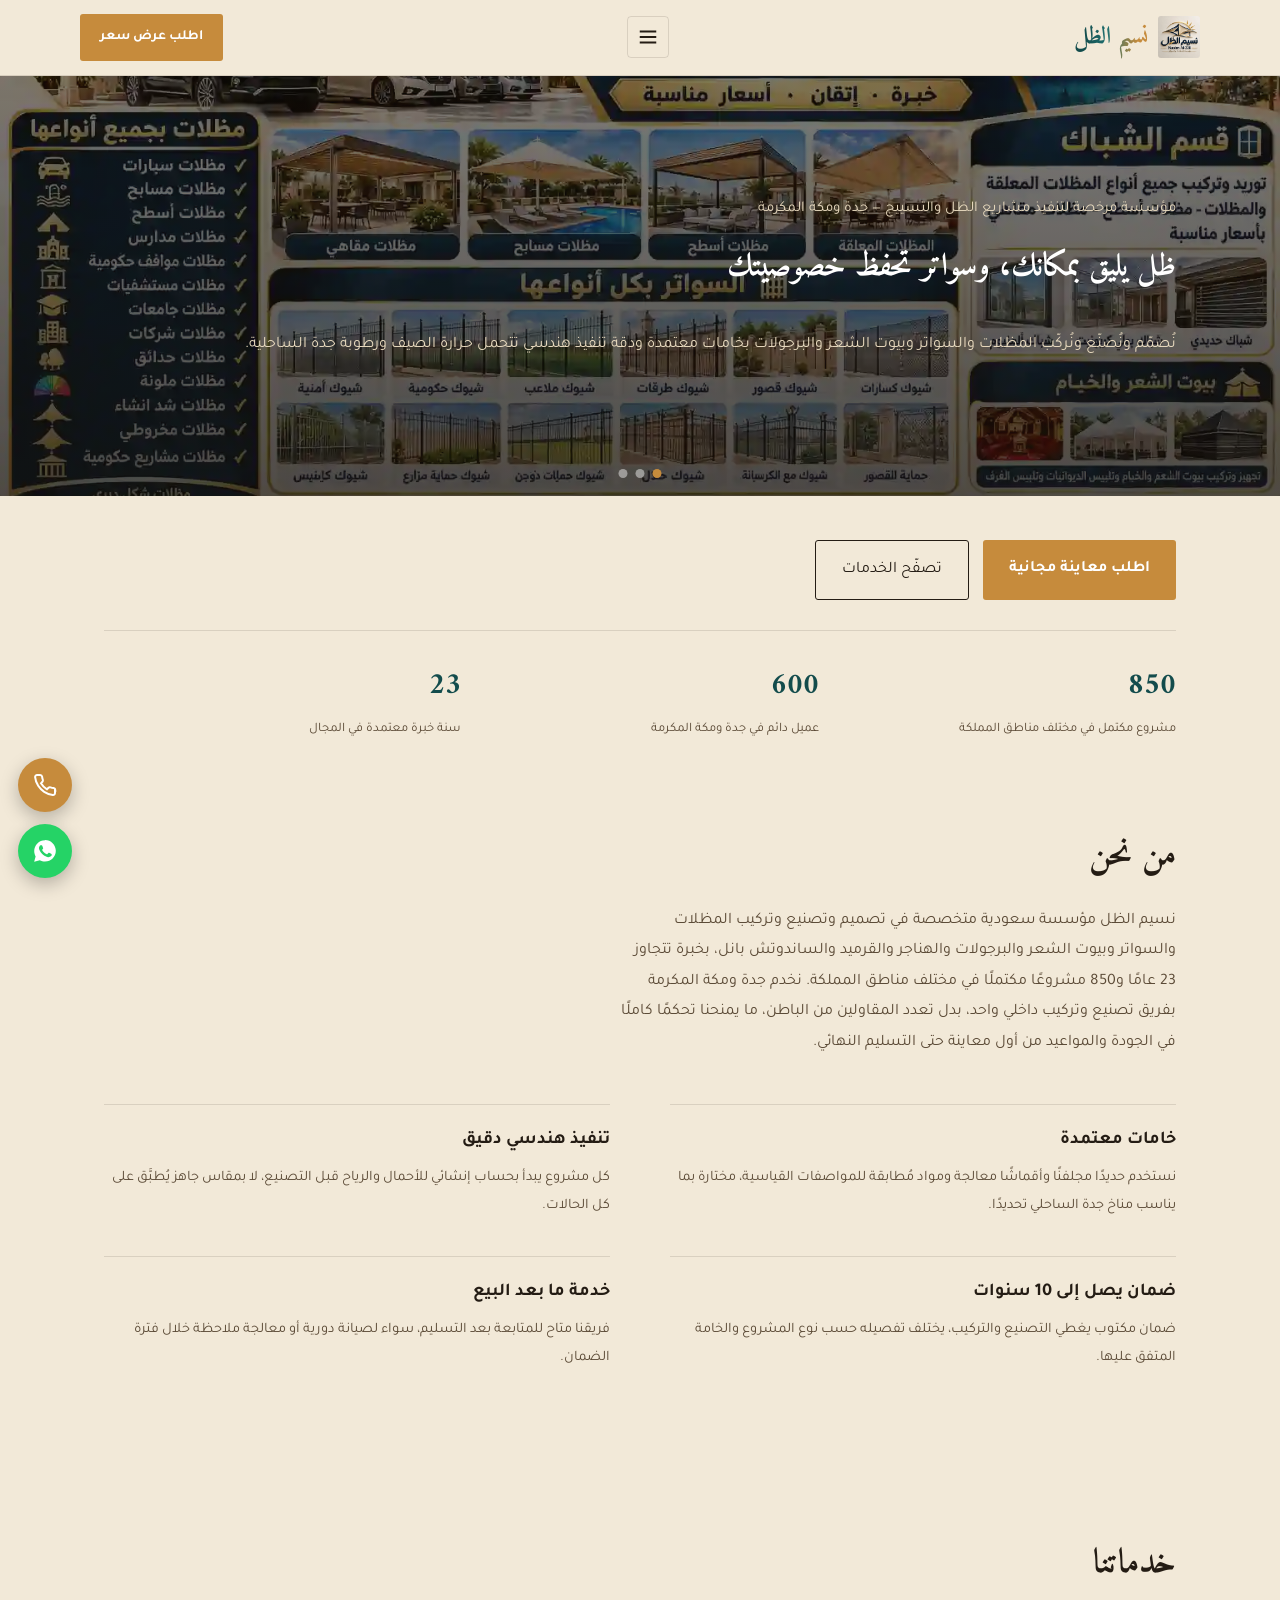
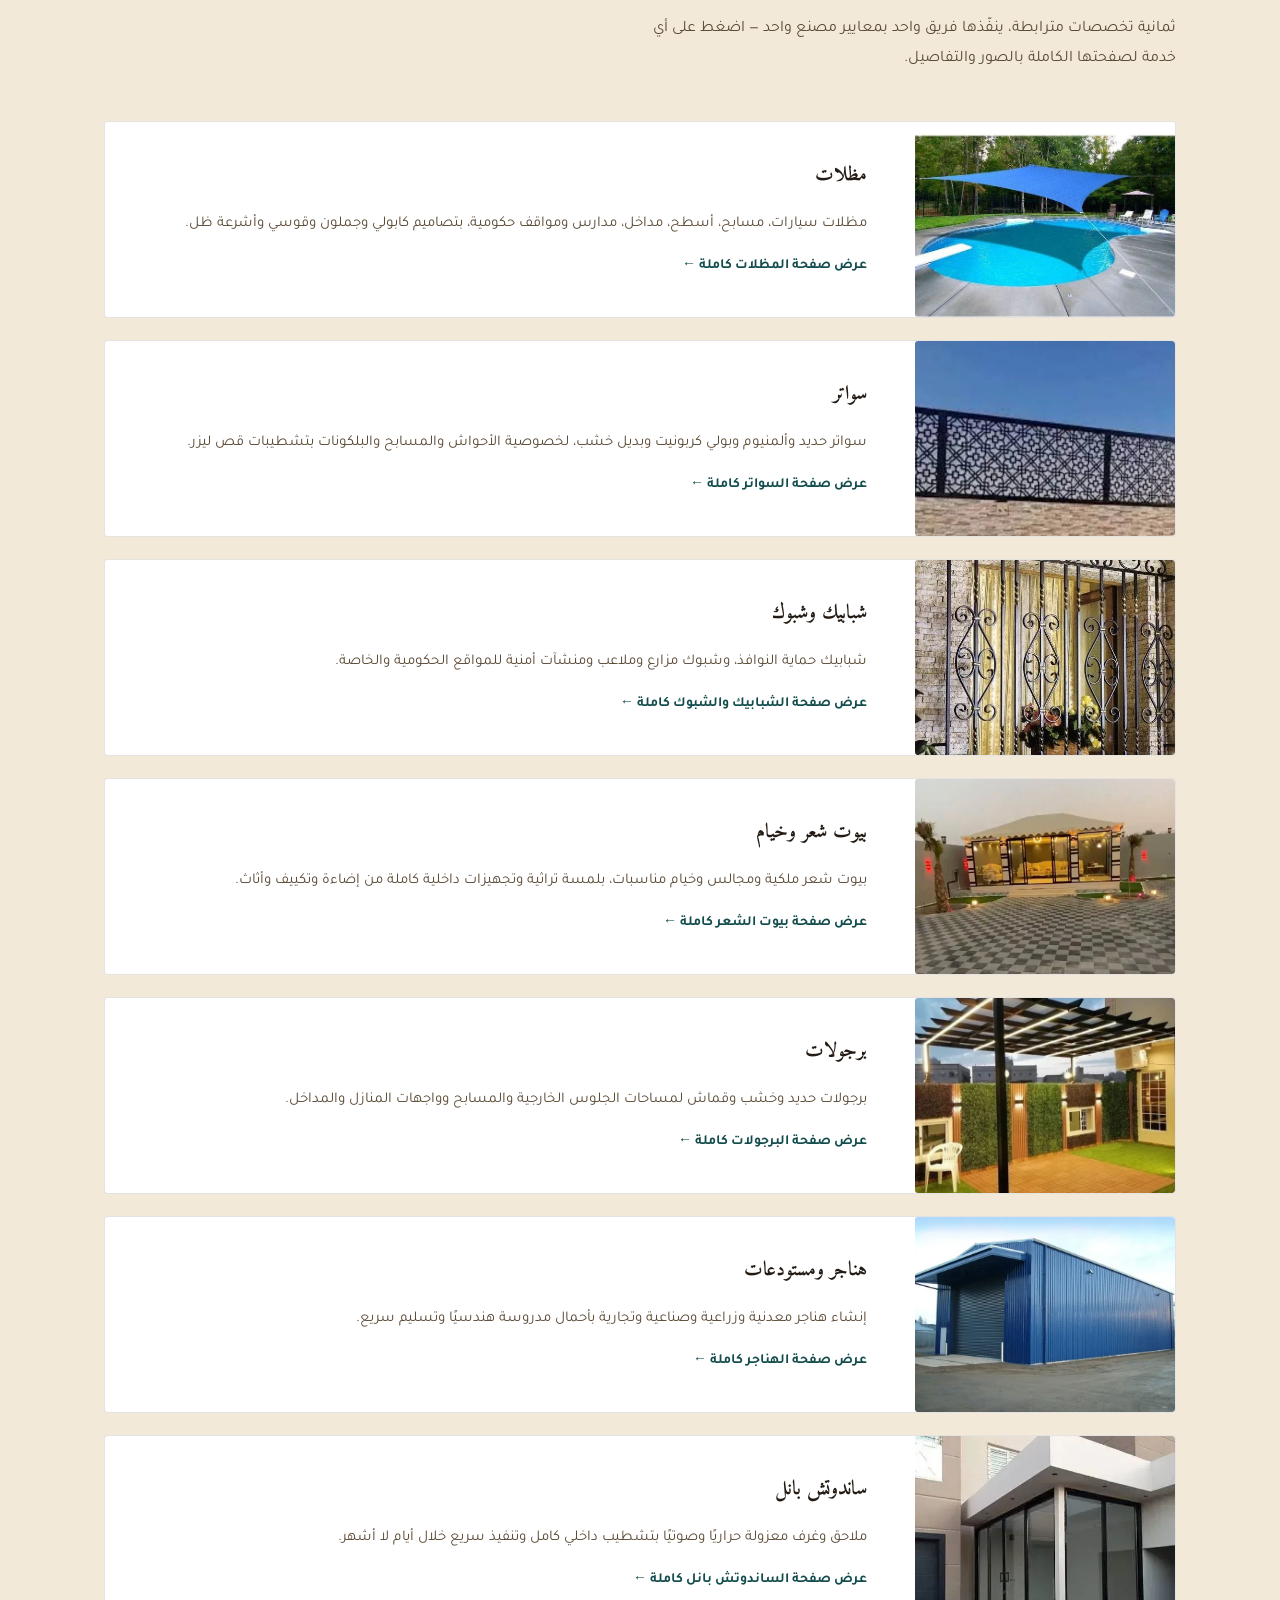
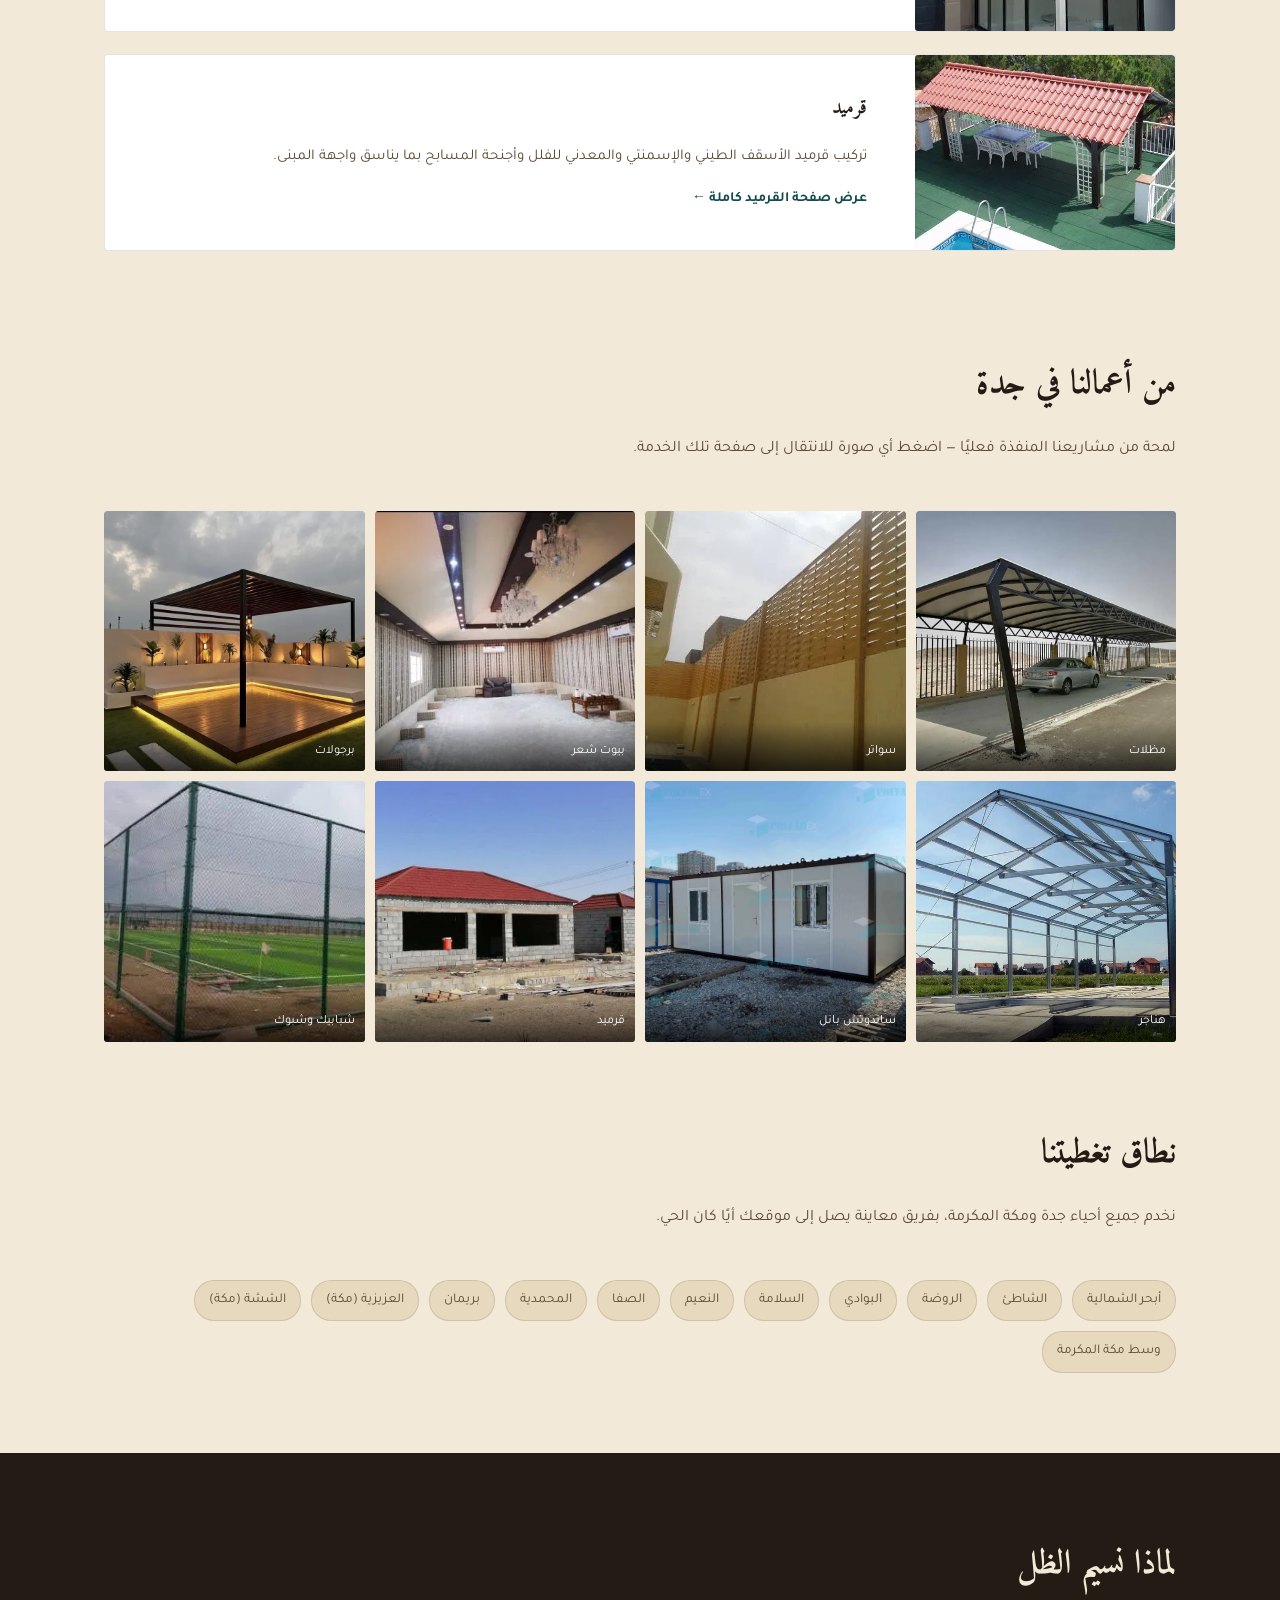
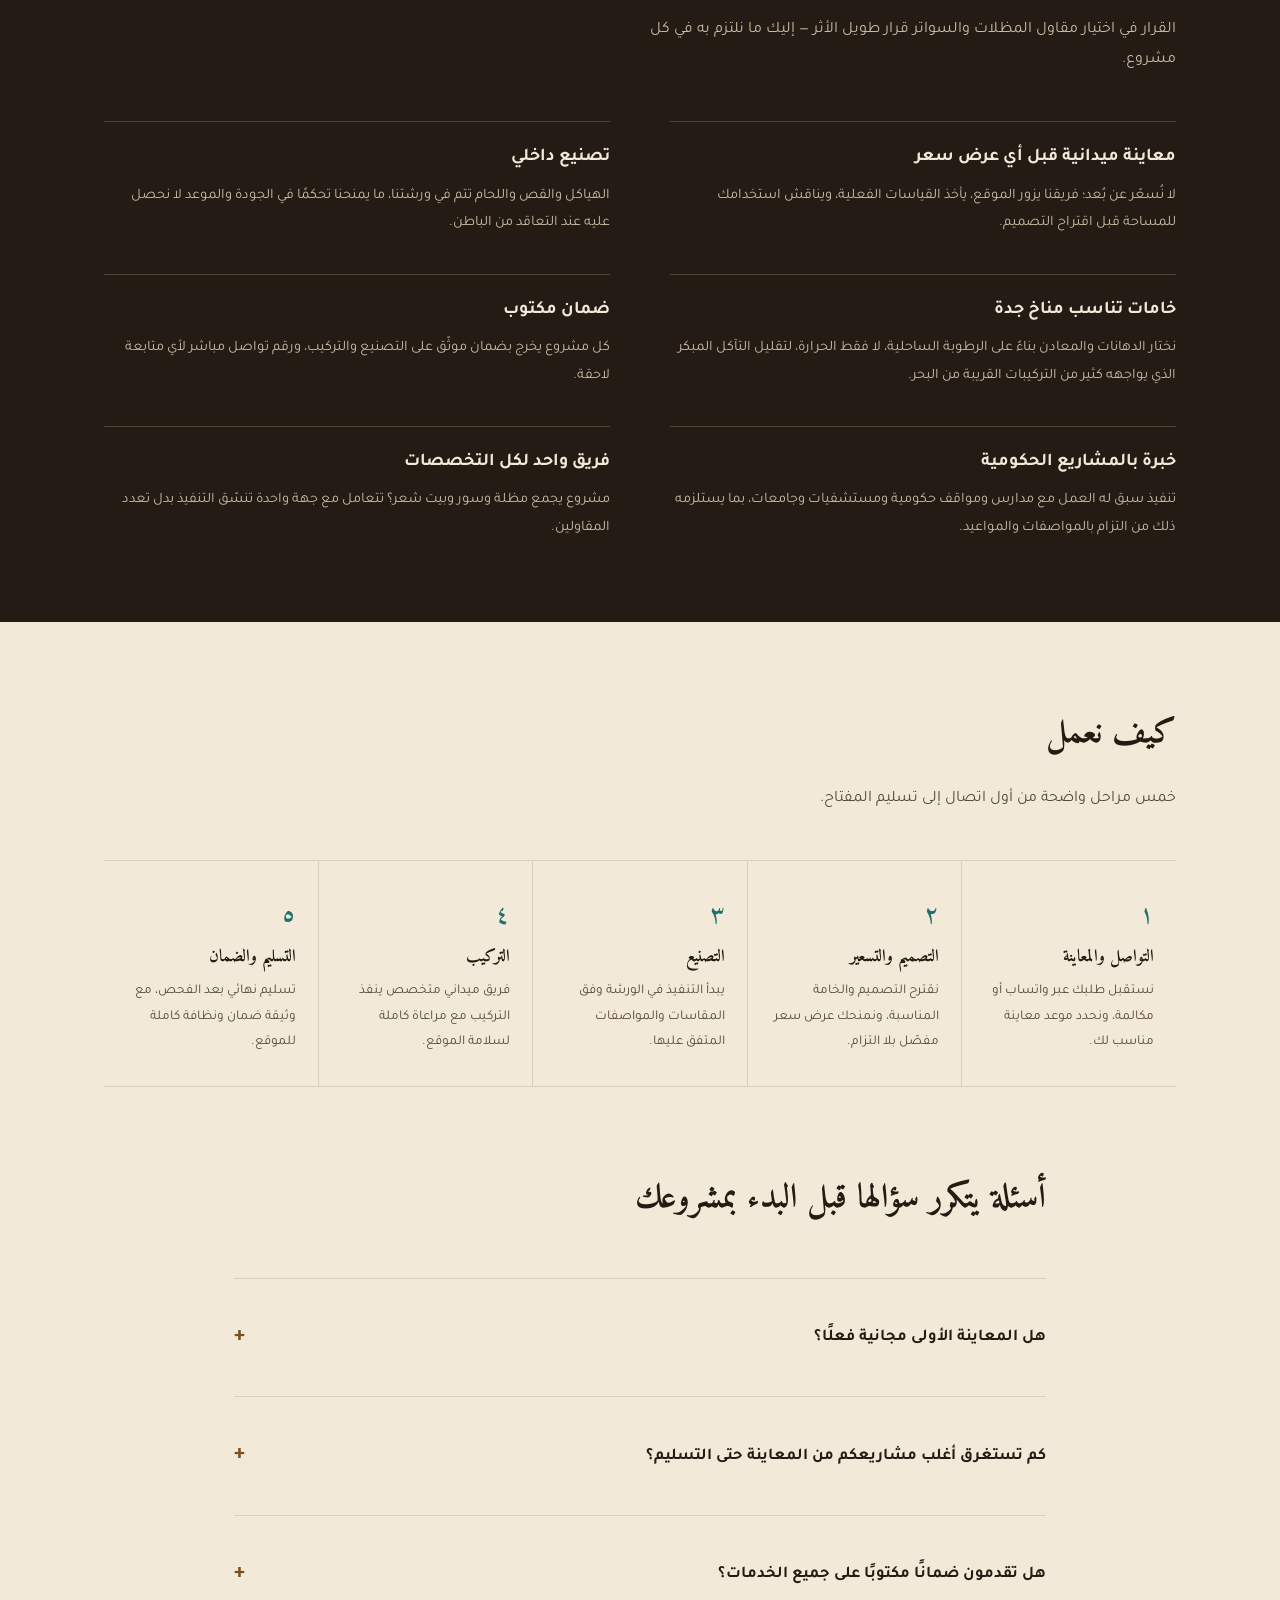
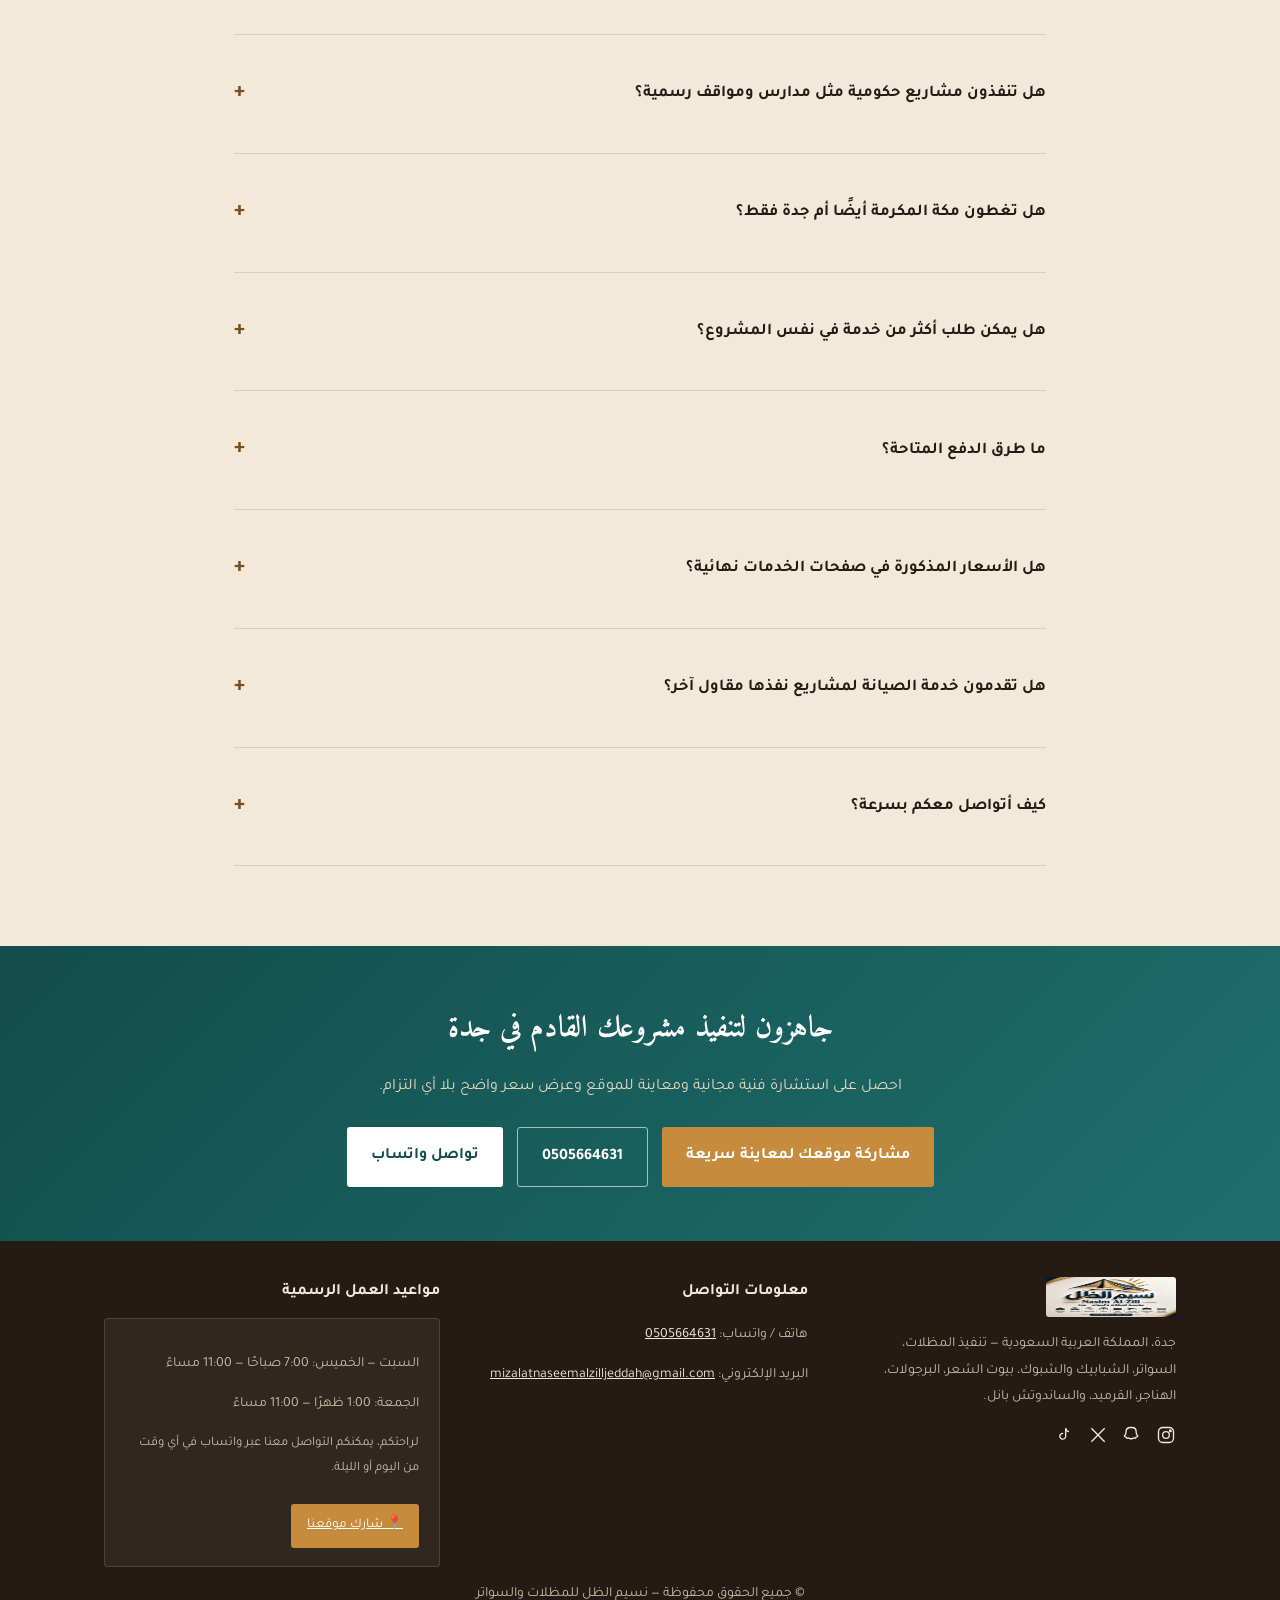
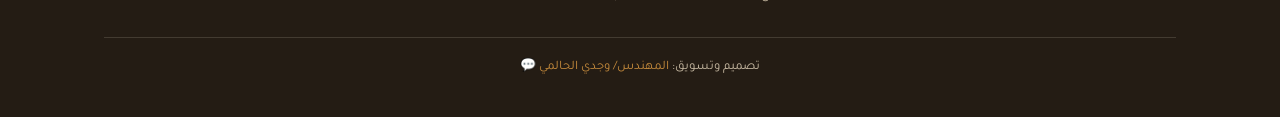
==== commit b642113b: "Update fmt.Println message from 'Hello' to 'Goodbye'" ====
--- a/index.html
+++ b/index.html
@@ -12,7 +12,7 @@
 <meta property="og:locale" content="ar_SA">
 <link rel="preconnect" href="https://fonts.googleapis.com">
 <link rel="preconnect" href="https://fonts.gstatic.com" crossorigin>
-<link href="https://fonts.googleapis.com/css2?family=Amiri:wght@400;700&family=Tajawal:wght@300;400;500;700;900&display=swap" rel="stylesheet">
+<link href="https://fonts.googleapis.com/css2?family=Amiri:wght@400;700&family=Tajawal:wght@400;700&display=swap" rel="stylesheet">
 <link rel="stylesheet" href="style.min.css">
 <script type="application/ld+json">
 {
@@ -31,48 +31,82 @@
 <body>
 <a class="skip-link" href="#main">تخطَّ إلى المحتوى</a>
 
+<div class="menu-overlay" id="menu-overlay"></div>
+<nav class="site-menu" id="site-menu" aria-label="القائمة الرئيسية">
+  <ul>
+    <li><a href="index.html">الرئيسية</a></li>
+    <li><a href="#services">خدماتنا</a></li>
+    <li><a href="#about">من نحن</a></li>
+    <li><a href="#portfolio">أعمالنا</a></li>
+    <li><a href="#faq">الأسئلة الشائعة</a></li>
+    <li><a href="#contact">تواصل معنا</a></li>
+    <li><a href="mizalat.html">مظلات</a></li>
+    <li><a href="sawaters.html">سواتر</a></li>
+    <li><a href="shabaks.html">شبابيك وشبوك</a></li>
+    <li><a href="byout-shaar.html">بيوت شعر</a></li>
+    <li><a href="pergolas.html">برجولات</a></li>
+    <li><a href="hangars.html">هناجر</a></li>
+    <li><a href="sandwich-panel.html">ساندوتش بانل</a></li>
+    <li><a href="qarmids.html">قرميد</a></li>
+  </ul>
+</nav>
+
 <header>
   <div class="wrap header-inner">
     <a class="brand" href="index.html">
       <img src="images/main/logo-nasim-alzill-sawater-jeddah1.webp" alt="شعار نسيم الظل للمظلات والسواتر" width="150" height="46" loading="eager" decoding="async">
+      <span class="wordmark">نسيم الظل</span>
     </a>
-    <nav aria-label="روابط رئيسية"><ul style="list-style:none;display:flex;gap:16px;margin:0;padding:0;font-size:14px;overflow-x:auto;white-space:nowrap;max-width:56vw;">
-      <li><a href="mizalat.html">مظلات</a></li>
-      <li><a href="sawaters.html">سواتر</a></li>
-      <li><a href="shabaks.html">شبابيك وشبوك</a></li>
-      <li><a href="byout-shaar.html">بيوت شعر</a></li>
-      <li><a href="pergolas.html">برجولات</a></li>
-      <li><a href="hangars.html">هناجر</a></li>
-      <li><a href="sandwich-panel.html">ساندوتش بانل</a></li>
-      <li><a href="qarmids.html">قرميد</a></li>
-    </ul></nav>
-    <a class="call-btn" href="https://wa.me/966505664631">واتساب 0505664631</a>
+    <button class="menu-toggle" id="menu-toggle" aria-label="فتح القائمة" aria-expanded="false" aria-controls="site-menu">
+      <svg width="22" height="22" viewBox="0 0 24 24" fill="none" stroke="currentColor" stroke-width="2"><path d="M3 6h18M3 12h18M3 18h18"/></svg>
+    </button>
+    <a class="call-btn" href="https://wa.me/966505664631?text=%D9%85%D8%B1%D8%AD%D8%A8%D9%8B%D8%A7%20%D9%86%D8%B3%D9%8A%D9%85%20%D8%A7%D9%84%D8%B8%D9%84%20%D9%84%D9%84%D9%85%D8%B8%D9%84%D8%A7%D8%AA%20%D9%88%D8%A7%D9%84%D8%B3%D9%88%D8%A7%D8%AA%D8%B1%20%F0%9F%8C%BF%D8%8C%20%D8%A3%D8%B1%D8%BA%D8%A8%20%D8%A8%D8%A7%D9%84%D8%A7%D8%B3%D8%AA%D9%81%D8%B3%D8%A7%D8%B1%20%D8%B9%D9%86%20%D8%AE%D8%AF%D9%85%D8%A7%D8%AA%D9%83%D9%85%20%D9%88%D8%A7%D9%84%D8%AD%D8%B5%D9%88%D9%84%20%D8%B9%D9%84%D9%89%20%D9%85%D8%B9%D8%A7%D9%8A%D9%86%D8%A9%20%D9%88%D8%B9%D8%B1%D8%B6%20%D8%B3%D8%B9%D8%B1%20%D9%84%D9%85%D8%B4%D8%B1%D9%88%D8%B9%D9%8A.">اطلب عرض سعر</a>
   </div>
 </header>
 
+<div class="hero-carousel">
+  <div class="hc-slide active"><img src="images/main/ads-mizalat-pergolas-sawaters-nasim-alzill-jeddah.webp" alt="نماذج من أعمال نسيم الظل: مظلات وبرجولات وسواتر" loading="eager" fetchpriority="high" decoding="async"></div>
+  <div class="hc-slide"><img src="images/mizalats/mizalat-architectural-curve-car-parking-shades-nasim-alzill-jeddah51.webp" alt="مظلات مواقف سيارات منحنية" loading="lazy" decoding="async"></div>
+  <div class="hc-slide"><img src="images/sawaters/sawater-modern-3d-geometric-wall-panels-nasim-alzill-jeddah.webp" alt="ساتر معدني بزخرفة هندسية" loading="lazy" decoding="async"></div>
+  <div class="hc-dots"></div>
+  <div class="hc-text wrap">
+    <div class="eyebrow">مؤسسة مرخصة لتنفيذ مشاريع الظل والتسييج — جدة ومكة المكرمة</div>
+    <h1>ظل يليق بمكانك، وسواتر تحفظ خصوصيتك</h1>
+    <p>نُصمّم ونُصنّع ونُركّب المظلات والسواتر وبيوت الشعر والبرجولات بخامات معتمدة ودقة تنفيذ هندسي تتحمل حرارة الصيف ورطوبة جدة الساحلية.</p>
+  </div>
+</div>
+
 <main id="main">
-<section class="hero">
-  <div class="wrap hero-grid">
-    <div>
-      <div class="eyebrow">مؤسسة مرخصة لتنفيذ مشاريع الظل والتسييج — جدة وضواحيها</div>
-      <h1>ظل يليق بمكانك، وسواتر تحفظ خصوصيتك</h1>
-      <p class="lead">
-        نُصمّم ونُصنّع ونُركّب المظلات والسواتر وبيوت الشعر والبرجولات بخامات مختارة
-        ودقة تنفيذ تتحمل حرارة الصيف ورطوبة جدة الساحلية. من المنزل إلى المشروع
-        الحكومي، فريقنا معكم من المعاينة حتى التسليم.
+<section class="section" style="padding-top:44px;padding-bottom:0;">
+  <div class="wrap">
+    <div class="hero-cta">
+      <a class="btn-primary" href="https://wa.me/966505664631?text=%D9%85%D8%B1%D8%AD%D8%A8%D9%8B%D8%A7%20%D9%86%D8%B3%D9%8A%D9%85%20%D8%A7%D9%84%D8%B8%D9%84%20%D9%84%D9%84%D9%85%D8%B8%D9%84%D8%A7%D8%AA%20%D9%88%D8%A7%D9%84%D8%B3%D9%88%D8%A7%D8%AA%D8%B1%20%F0%9F%8C%BF%D8%8C%20%D8%A3%D8%B1%D8%BA%D8%A8%20%D8%A8%D8%A7%D9%84%D8%A7%D8%B3%D8%AA%D9%81%D8%B3%D8%A7%D8%B1%20%D8%B9%D9%86%20%D8%AE%D8%AF%D9%85%D8%A7%D8%AA%D9%83%D9%85%20%D9%88%D8%A7%D9%84%D8%AD%D8%B5%D9%88%D9%84%20%D8%B9%D9%84%D9%89%20%D9%85%D8%B9%D8%A7%D9%8A%D9%86%D8%A9%20%D9%88%D8%B9%D8%B1%D8%B6%20%D8%B3%D8%B9%D8%B1%20%D9%84%D9%85%D8%B4%D8%B1%D9%88%D8%B9%D9%8A.">اطلب معاينة مجانية</a>
+      <a class="btn-ghost" href="#services">تصفّح الخدمات</a>
+    </div>
+    <div class="hero-stats">
+      <div class="stat"><b>850</b><span>مشروع مكتمل في مختلف مناطق المملكة</span></div>
+      <div class="stat"><b>600</b><span>عميل دائم في جدة ومكة المكرمة</span></div>
+      <div class="stat"><b>23</b><span>سنة خبرة معتمدة في المجال</span></div>
+    </div>
+  </div>
+</section>
+
+<section class="section" id="about">
+  <div class="wrap">
+    <div class="section-head">
+      <h2>من نحن</h2>
+      <p style="max-width:70ch;">
+        نسيم الظل مؤسسة سعودية متخصصة في تصميم وتصنيع وتركيب المظلات والسواتر وبيوت الشعر والبرجولات
+        والهناجر والقرميد والساندوتش بانل، بخبرة تتجاوز 23 عامًا و850 مشروعًا مكتملًا في مختلف مناطق
+        المملكة. نخدم جدة ومكة المكرمة بفريق تصنيع وتركيب داخلي واحد، بدل تعدد المقاولين من الباطن،
+        ما يمنحنا تحكمًا كاملًا في الجودة والمواعيد من أول معاينة حتى التسليم النهائي.
       </p>
-      <div class="hero-cta">
-        <a class="btn-primary" href="https://wa.me/966505664631">اطلب معاينة مجانية</a>
-        <a class="btn-ghost" href="#services">تصفّح الخدمات</a>
-      </div>
-      <div class="hero-stats">
-        <div class="stat"><b>850</b><span>مشروع مكتمل في مختلف مناطق المملكة</span></div>
-        <div class="stat"><b>600</b><span>عميل دائم في جدة ومكة المكرمة</span></div>
-        <div class="stat"><b>23</b><span>سنة خبرة معتمدة في المجال</span></div>
-      </div>
-    </div>
-    <div class="hero-art">
-      <img src="images/main/ads-mizalat-pergolas-sawaters-nasim-alzill-jeddah.webp" alt="نماذج من أعمال نسيم الظل: مظلات وبرجولات وسواتر" width="640" height="480" loading="eager" fetchpriority="high" decoding="async" style="border-radius:4px;width:100%;height:auto;">
+    </div>
+    <div class="why-list" style="margin-top:10px;">
+      <div class="why-item" style="border-top:1px solid var(--line);"><h3 style="color:var(--ink);">خامات معتمدة</h3><p style="color:var(--ink-soft);">نستخدم حديدًا مجلفنًا وأقماشًا معالجة ومواد مُطابقة للمواصفات القياسية، مختارة بما يناسب مناخ جدة الساحلي تحديدًا.</p></div>
+      <div class="why-item" style="border-top:1px solid var(--line);"><h3 style="color:var(--ink);">تنفيذ هندسي دقيق</h3><p style="color:var(--ink-soft);">كل مشروع يبدأ بحساب إنشائي للأحمال والرياح قبل التصنيع، لا بمقاس جاهز يُطبَّق على كل الحالات.</p></div>
+      <div class="why-item" style="border-top:1px solid var(--line);"><h3 style="color:var(--ink);">ضمان يصل إلى 10 سنوات</h3><p style="color:var(--ink-soft);">ضمان مكتوب يغطي التصنيع والتركيب، يختلف تفصيله حسب نوع المشروع والخامة المتفق عليها.</p></div>
+      <div class="why-item" style="border-top:1px solid var(--line);"><h3 style="color:var(--ink);">خدمة ما بعد البيع</h3><p style="color:var(--ink-soft);">فريقنا متاح للمتابعة بعد التسليم، سواء لصيانة دورية أو معالجة ملاحظة خلال فترة الضمان.</p></div>
     </div>
   </div>
 </section>
@@ -81,17 +115,73 @@
   <div class="wrap">
     <div class="section-head">
       <h2>خدماتنا</h2>
-      <p>ثمانية تخصصات مترابطة، ينفّذها فريق واحد بمعايير مصنع واحد — من الحديد إلى القماش إلى التشطيب النهائي.</p>
-    </div>
-    <div class="services-grid">
-      <a class="service-card" href="mizalat.html"><div class="num">٠١</div><h3>مظلات</h3><p>مظلات سيارات، مسابح، أسطح، مداخل، ومظلات مقاهي وحدائق بتصاميم قماشية ومعدنية.</p></a>
-      <a class="service-card" href="sawaters.html"><div class="num">٠٢</div><h3>سواتر</h3><p>سواتر حديد وخشب وبلاستيك ولكسان، لخصوصية الأحواش والبلكونات والواجهات.</p></a>
-      <a class="service-card" href="shabaks.html"><div class="num">٠٣</div><h3>شبابيك وشبوك</h3><p>شبابيك حماية النوافذ، وشبوك مزارع وملاعب ومنشآت أمنية للمواقع الحكومية والخاصة.</p></a>
-      <a class="service-card" href="byout-shaar.html"><div class="num">٠٤</div><h3>بيوت شعر وخيام</h3><p>بيوت شعر ملكية ومجالس وخيام مناسبات، بلمسة تراثية وتجهيزات داخلية كاملة.</p></a>
-      <a class="service-card" href="pergolas.html"><div class="num">٠٥</div><h3>برجولات</h3><p>برجولات حديد وخشب وقماش لمساحات الجلوس الخارجية والمسابح وواجهات المنازل.</p></a>
-      <a class="service-card" href="hangars.html"><div class="num">٠٦</div><h3>هناجر ومستودعات</h3><p>إنشاء هناجر معدنية وزراعية وصناعية بأحمال مدروسة وتسليم سريع.</p></a>
-      <a class="service-card" href="sandwich-panel.html"><div class="num">٠٧</div><h3>ساندوتش بانل</h3><p>ملاحق وغرف ساندوتش بانل معزولة حراريًا بتشطيب داخلي كامل وتنفيذ سريع.</p></a>
-      <a class="service-card" href="qarmids.html"><div class="num">٠٨</div><h3>قرميد</h3><p>تركيب قرميد الأسقف الطيني والإسمنتي والمعدني للفلل وأجنحة المسابح.</p></a>
+      <p>ثمانية تخصصات مترابطة، ينفّذها فريق واحد بمعايير مصنع واحد — اضغط على أي خدمة لصفحتها الكاملة بالصور والتفاصيل.</p>
+    </div>
+
+    <div class="service-feature">
+      <div class="sf-img"><img src="images/mizalats/mizalat-cantilever-pool-umbrella-nasim-alzill-jeddah10.webp" alt="مظلة مسبح كابولي" loading="lazy" decoding="async"></div>
+      <div class="sf-body"><h3>مظلات</h3><p>مظلات سيارات، مسابح، أسطح، مداخل، مدارس ومواقف حكومية، بتصاميم كابولي وجملون وقوسي وأشرعة ظل.</p><a class="more" href="mizalat.html">عرض صفحة المظلات كاملة ←</a></div>
+    </div>
+    <div class="service-feature">
+      <div class="sf-img"><img src="images/sawaters/sawater-islamic-pattern-black-metal-nasim-alzill-jeddah23.webp" alt="ساتر بقص ليزر بنقشة إسلامية" loading="lazy" decoding="async"></div>
+      <div class="sf-body"><h3>سواتر</h3><p>سواتر حديد وألمنيوم وبولي كربونيت وبديل خشب، لخصوصية الأحواش والمسابح والبلكونات بتشطيبات قص ليزر.</p><a class="more" href="sawaters.html">عرض صفحة السواتر كاملة ←</a></div>
+    </div>
+    <div class="service-feature">
+      <div class="sf-img"><img src="images/shabaks/shabak-luxury-wrought-iron-window-protection-nasim-alzill-jeddah.webp" alt="شباك حديد مطاوع فاخر" loading="lazy" decoding="async"></div>
+      <div class="sf-body"><h3>شبابيك وشبوك</h3><p>شبابيك حماية النوافذ، وشبوك مزارع وملاعب ومنشآت أمنية للمواقع الحكومية والخاصة.</p><a class="more" href="shabaks.html">عرض صفحة الشبابيك والشبوك كاملة ←</a></div>
+    </div>
+    <div class="service-feature">
+      <div class="sf-img"><img src="images/byout-shaar/byout-shaar-luxury-royal-tent-night-lighting-nasim-alzill-jeddah.webp" alt="بيت شعر ملكي بإضاءة ليلية" loading="lazy" decoding="async"></div>
+      <div class="sf-body"><h3>بيوت شعر وخيام</h3><p>بيوت شعر ملكية ومجالس وخيام مناسبات، بلمسة تراثية وتجهيزات داخلية كاملة من إضاءة وتكييف وأثاث.</p><a class="more" href="byout-shaar.html">عرض صفحة بيوت الشعر كاملة ←</a></div>
+    </div>
+    <div class="service-feature">
+      <div class="sf-img"><img src="images/pergolas/pergola-modern-black-metal-with-led-lighting-nasim-alzill-jeddah.webp" alt="برجولة معدنية سوداء بإضاءة LED" loading="lazy" decoding="async"></div>
+      <div class="sf-body"><h3>برجولات</h3><p>برجولات حديد وخشب وقماش لمساحات الجلوس الخارجية والمسابح وواجهات المنازل والمداخل.</p><a class="more" href="pergolas.html">عرض صفحة البرجولات كاملة ←</a></div>
+    </div>
+    <div class="service-feature">
+      <div class="sf-img"><img src="images/hangars/hangar-industrial-blue-steel-warehouses-nasim-alzill-jeddah3.webp" alt="هناجر فولاذية صناعية" loading="lazy" decoding="async"></div>
+      <div class="sf-body"><h3>هناجر ومستودعات</h3><p>إنشاء هناجر معدنية وزراعية وصناعية وتجارية بأحمال مدروسة هندسيًا وتسليم سريع.</p><a class="more" href="hangars.html">عرض صفحة الهناجر كاملة ←</a></div>
+    </div>
+    <div class="service-feature">
+      <div class="sf-img"><img src="images/sandwich-panel/sandwich-panel-luxury-glass-room-design-jeddah.webp" alt="غرفة ساندوتش بانل فاخرة" loading="lazy" decoding="async"></div>
+      <div class="sf-body"><h3>ساندوتش بانل</h3><p>ملاحق وغرف معزولة حراريًا وصوتيًا بتشطيب داخلي كامل وتنفيذ سريع خلال أيام لا أشهر.</p><a class="more" href="sandwich-panel.html">عرض صفحة الساندوتش بانل كاملة ←</a></div>
+    </div>
+    <div class="service-feature">
+      <div class="sf-img"><img src="images/qarmids/qarmid-luxury-red-tile-rooftop-pergola-pool-nasim-alzill-jeddah.webp" alt="سقف قرميد أحمر فاخر قرب مسبح" loading="lazy" decoding="async"></div>
+      <div class="sf-body"><h3>قرميد</h3><p>تركيب قرميد الأسقف الطيني والإسمنتي والمعدني للفلل وأجنحة المسابح بما يناسق واجهة المبنى.</p><a class="more" href="qarmids.html">عرض صفحة القرميد كاملة ←</a></div>
+    </div>
+  </div>
+</section>
+
+<section class="section" id="portfolio" style="padding-top:0;">
+  <div class="wrap">
+    <div class="section-head">
+      <h2>من أعمالنا في جدة</h2>
+      <p>لمحة من مشاريعنا المنفذة فعليًا — اضغط أي صورة للانتقال إلى صفحة تلك الخدمة.</p>
+    </div>
+    <div class="mini-portfolio">
+      <a href="mizalat.html"><img src="images/mizalats/mizalat-car-parking-truss-shed-nasim-alzill-jeddah.webp" alt="مظلة سيارات جملون" loading="lazy" decoding="async"><span>مظلات</span></a>
+      <a href="sawaters.html"><img src="images/sawaters/sawater-wooden-slats-modern-pool-fence-nasim-alzill-jeddah16.webp" alt="ساتر خشبي لمسبح" loading="lazy" decoding="async"><span>سواتر</span></a>
+      <a href="byout-shaar.html"><img src="images/byout-shaar/byout-shaar-majlis-interior-luxurious-nasim-alzill-jeddah.webp" alt="مجلس بيت شعر فاخر" loading="lazy" decoding="async"><span>بيوت شعر</span></a>
+      <a href="pergolas.html"><img src="images/pergolas/pergola-luxury-rooftop-wooden-deck-pergola-nasim-alzill-jeddah.webp" alt="برجولة خشبية فاخرة" loading="lazy" decoding="async"><span>برجولات</span></a>
+      <a href="hangars.html"><img src="images/hangars/hangar-steel-hangars-structure-jeddah-nasim-alzill3.webp" alt="هيكل هناجر فولاذية" loading="lazy" decoding="async"><span>هناجر</span></a>
+      <a href="sandwich-panel.html"><img src="images/sandwich-panel/sandwich-panel-insulated-cabin-jeddah.webp" alt="كابينة ساندوتش بانل" loading="lazy" decoding="async"><span>ساندوتش بانل</span></a>
+      <a href="qarmids.html"><img src="images/qarmids/qarmid-classic-red-roof-tiles-construction-nasim-alzill-jeddah.webp" alt="تركيب قرميد أحمر" loading="lazy" decoding="async"><span>قرميد</span></a>
+      <a href="shabaks.html"><img src="images/shabaks/shabak-sports-field-perimeter-fence-nasim-alzill-jeddah.webp" alt="شبك محيطي لملعب رياضي" loading="lazy" decoding="async"><span>شبابيك وشبوك</span></a>
+    </div>
+  </div>
+</section>
+
+<section class="section" id="coverage" style="padding-top:0;">
+  <div class="wrap">
+    <div class="section-head">
+      <h2>نطاق تغطيتنا</h2>
+      <p>نخدم جميع أحياء جدة ومكة المكرمة، بفريق معاينة يصل إلى موقعك أيًا كان الحي.</p>
+    </div>
+    <div class="coverage-tags">
+      <span>أبحر الشمالية</span><span>الشاطئ</span><span>الروضة</span><span>البوادي</span>
+      <span>السلامة</span><span>النعيم</span><span>الصفا</span><span>المحمدية</span>
+      <span>بريمان</span><span>العزيزية (مكة)</span><span>الششة (مكة)</span><span>وسط مكة المكرمة</span>
     </div>
   </div>
 </section>
@@ -130,12 +220,35 @@
     </div>
   </div>
 </section>
+
+<section class="section" id="faq" style="padding-top:0;">
+  <div class="wrap" style="max-width:860px;">
+    <div class="section-head">
+      <h2>أسئلة يتكرر سؤالها قبل البدء بمشروعك</h2>
+    </div>
+    <details class="faq-item"><summary class="faq-q">هل المعاينة الأولى مجانية فعلًا؟<span class="plus">+</span></summary><p class="faq-a">نعم، نزور موقعك ونقدّم عرض سعر مفصّل دون أي رسوم أو التزام مسبق.</p></details>
+    <details class="faq-item"><summary class="faq-q">كم تستغرق أغلب مشاريعكم من المعاينة حتى التسليم؟<span class="plus">+</span></summary><p class="faq-a">يتراوح بين أيام معدودة لمظلة أو ساتر منزلي، إلى أسابيع لمشروع هنجر أو بيت شعر كبير، حسب حجم العمل.</p></details>
+    <details class="faq-item"><summary class="faq-q">هل تقدمون ضمانًا مكتوبًا على جميع الخدمات؟<span class="plus">+</span></summary><p class="faq-a">نعم، نقدّم ضمانًا يصل إلى 10 سنوات حسب نوع المشروع والخامة المتفق عليها عند التعاقد.</p></details>
+    <details class="faq-item"><summary class="faq-q">هل تنفذون مشاريع حكومية مثل مدارس ومواقف رسمية؟<span class="plus">+</span></summary><p class="faq-a">نعم، لدينا فريق مختص بمتطلبات المشاريع الحكومية من مواصفات فنية وجداول تسليم دقيقة.</p></details>
+    <details class="faq-item"><summary class="faq-q">هل تغطون مكة المكرمة أيضًا أم جدة فقط؟<span class="plus">+</span></summary><p class="faq-a">نغطي جدة وجميع أحيائها، إضافة إلى مشاريع مستمرة في مكة المكرمة.</p></details>
+    <details class="faq-item"><summary class="faq-q">هل يمكن طلب أكثر من خدمة في نفس المشروع؟<span class="plus">+</span></summary><p class="faq-a">نعم، كمظلة وساتر وبيت شعر في نفس الموقع، وتتعامل مع فريق واحد ينسّق التنفيذ بدل تعدد المقاولين.</p></details>
+    <details class="faq-item"><summary class="faq-q">ما طرق الدفع المتاحة؟<span class="plus">+</span></summary><p class="faq-a">نتفق على طريقة الدفع المناسبة عند اعتماد عرض السعر، وتختلف حسب حجم المشروع.</p></details>
+    <details class="faq-item"><summary class="faq-q">هل الأسعار المذكورة في صفحات الخدمات نهائية؟<span class="plus">+</span></summary><p class="faq-a">هي عوامل توضيحية للتكلفة؛ السعر النهائي يتحدد بعد المعاينة الميدانية لموقعك تحديدًا.</p></details>
+    <details class="faq-item"><summary class="faq-q">هل تقدمون خدمة الصيانة لمشاريع نفذها مقاول آخر؟<span class="plus">+</span></summary><p class="faq-a">نعم في كثير من الحالات، بعد معاينة فنية لتقييم حالة الهيكل والقماش الحالي.</p></details>
+    <details class="faq-item"><summary class="faq-q">كيف أتواصل معكم بسرعة؟<span class="plus">+</span></summary><p class="faq-a">عبر واتساب على 0505664631 في أي وقت من اليوم أو الليلة، أو البريد الإلكتروني في التذييل.</p></details>
+  </div>
+</section>
 </main>
 
-<section class="cta-band">
-  <div class="wrap" style="display:flex;justify-content:space-between;align-items:center;flex-wrap:wrap;gap:24px;">
-    <h2>جاهز لمعاينة مجانية لمساحتك؟</h2>
-    <a class="call-btn" href="https://wa.me/966505664631">تواصل الآن — 0505664631</a>
+<section class="cta-band2">
+  <div class="wrap">
+    <h2>جاهزون لتنفيذ مشروعك القادم في جدة</h2>
+    <p>احصل على استشارة فنية مجانية ومعاينة للموقع وعرض سعر واضح بلا أي التزام.</p>
+    <div class="cta-row">
+      <a class="cta-btn-share" href="https://wa.me/966505664631?text=مرحبًا%2C%20أرغب%20بمشاركة%20موقعي%20للحصول%20على%20معاينة%20سريعة">مشاركة موقعك لمعاينة سريعة</a>
+      <a class="cta-btn-phone" href="tel:+966505664631">0505664631</a>
+      <a class="cta-btn-wa" href="https://wa.me/966505664631?text=%D9%85%D8%B1%D8%AD%D8%A8%D9%8B%D8%A7%20%D9%86%D8%B3%D9%8A%D9%85%20%D8%A7%D9%84%D8%B8%D9%84%20%D9%84%D9%84%D9%85%D8%B8%D9%84%D8%A7%D8%AA%20%D9%88%D8%A7%D9%84%D8%B3%D9%88%D8%A7%D8%AA%D8%B1%20%F0%9F%8C%BF%D8%8C%20%D8%A3%D8%B1%D8%BA%D8%A8%20%D8%A8%D8%A7%D9%84%D8%A7%D8%B3%D8%AA%D9%81%D8%B3%D8%A7%D8%B1%20%D8%B9%D9%86%20%D8%AE%D8%AF%D9%85%D8%A7%D8%AA%D9%83%D9%85%20%D9%88%D8%A7%D9%84%D8%AD%D8%B5%D9%88%D9%84%20%D8%B9%D9%84%D9%89%20%D9%85%D8%B9%D8%A7%D9%8A%D9%86%D8%A9%20%D9%88%D8%B9%D8%B1%D8%B6%20%D8%B3%D8%B9%D8%B1%20%D9%84%D9%85%D8%B4%D8%B1%D9%88%D8%B9%D9%8A.">تواصل واتساب</a>
+    </div>
   </div>
 </section>
 
@@ -145,10 +258,10 @@
       <img src="images/main/logo-nasim-alzill-sawater-jeddah2.webp" alt="شعار نسيم الظل" width="130" height="40" loading="lazy" decoding="async" style="margin-bottom:12px;">
       <p style="max-width:40ch;">جدة، المملكة العربية السعودية — تنفيذ المظلات، السواتر، الشبابيك والشبوك، بيوت الشعر، البرجولات، الهناجر، القرميد، والساندوتش بانل.</p>
       <div class="social-row" aria-label="حسابات التواصل الاجتماعي">
-        <a href="#" aria-label="إنستغرام"><svg width="20" height="20" viewBox="0 0 24 24" fill="none" stroke="currentColor" stroke-width="1.6"><rect x="3" y="3" width="18" height="18" rx="5"/><circle cx="12" cy="12" r="4"/><circle cx="17.2" cy="6.8" r="1"/></svg></a>
+        <a href="https://www.instagram.com/nzyrlqhtny?utm_source=qr&igsh=cDl2NXQ5enRoMGU2" target="_blank" rel="noopener" aria-label="إنستغرام"><svg width="20" height="20" viewBox="0 0 24 24" fill="none" stroke="currentColor" stroke-width="1.6"><rect x="3" y="3" width="18" height="18" rx="5"/><circle cx="12" cy="12" r="4"/><circle cx="17.2" cy="6.8" r="1"/></svg></a>
         <a href="#" aria-label="سناب شات"><svg width="20" height="20" viewBox="0 0 24 24" fill="none" stroke="currentColor" stroke-width="1.6"><path d="M12 3c3 0 5 2.2 5 5.2 0 1.6.2 2.6.7 3.4.5.7 1.3 1 1.3 1.6 0 .8-1.4 1.1-2.1 1.3-.2.6-.5 1.4-1.3 1.4-.6 0-1-.3-1.7-.3-.9 0-1.5.9-3 .9s-2.1-.9-3-.9c-.7 0-1.1.3-1.7.3-.8 0-1.1-.8-1.3-1.4-.7-.2-2.1-.5-2.1-1.3 0-.6.8-.9 1.3-1.6.5-.8.7-1.8.7-3.4C4.9 5.2 7 3 10 3z"/></svg></a>
         <a href="#" aria-label="إكس (تويتر)"><svg width="20" height="20" viewBox="0 0 24 24" fill="none" stroke="currentColor" stroke-width="1.6"><path d="M4 4l16 16M20 4L4 20"/></svg></a>
-        <a href="#" aria-label="تيك توك"><svg width="20" height="20" viewBox="0 0 24 24" fill="none" stroke="currentColor" stroke-width="1.6"><path d="M14 4v9.5a3.5 3.5 0 1 1-3-3.46"/><path d="M14 4c.4 2.2 2 3.8 4 4"/></svg></a>
+        <a href="https://www.tiktok.com/@m.p8949?_r=1&_d=eficm6g9cia8if&sec_uid=MS4wLjABAAAAoaLKIpmW5N7UzPi7yUDdH2AJau_dyHqjM3g3_JdbEl_7riP4zbZNCLlD0n0Jj-zl&share_author_id=7402917037787939845&sharer_language=ar&source=h5_m&u_code=eficmg99h22cch&timestamp=1791017587&user_id=7402917037787939845&sec_user_id=MS4wLjABAAAAoaLKIpmW5N7UzPi7yUDdH2AJau_dyHqjM3g3_JdbEl_7riP4zbZNCLlD0n0Jj-zl&item_author_type=1&utm_source=whatsapp_business&utm_campaign=client_share&utm_medium=android&share_iid=7684601429705492244&share_link_id=deda92b2-d962-4ca1-a481-e65bf8692ec4&share_app_id=1233&ugbiz_name=ACCOUNT&ug_btm=b8727%2Cb4907&social_share_type=5&share_enter_from=settings_page&item_author_type=1&enable_checksum=1" target="_blank" rel="noopener" aria-label="تيك توك"><svg width="20" height="20" viewBox="0 0 24 24" fill="none" stroke="currentColor" stroke-width="1.6"><path d="M14 4v9.5a3.5 3.5 0 1 1-3-3.46"/><path d="M14 4c.4 2.2 2 3.8 4 4"/></svg></a>
       </div>
     </div>
     <div class="footer-col">
@@ -158,12 +271,25 @@
     </div>
     <div class="footer-col">
       <h3>مواعيد العمل الرسمية</h3>
-      <p>السبت — الخميس: 8:00 صباحًا — 10:00 مساءً</p>
-      <p>الجمعة: 4:00 عصرًا — 10:00 مساءً</p>
-      <p style="margin-top:14px;">© جميع الحقوق محفوظة — نسيم الظل</p>
-    </div>
+      <div class="hours-box">
+        <p>السبت — الخميس: 7:00 صباحًا — 11:00 مساءً</p>
+        <p>الجمعة: 1:00 ظهرًا — 11:00 مساءً</p>
+        <p style="margin-top:8px;font-size:13px;">لراحتكم، يمكنكم التواصل معنا عبر واتساب في أي وقت من اليوم أو الليلة.</p>
+        <a class="map-link" href="https://www.google.com/maps/search/?api=1&query=%D9%86%D8%B3%D9%8A%D9%85%20%D8%A7%D9%84%D8%B8%D9%84%20%D9%84%D9%84%D9%85%D8%B8%D9%84%D8%A7%D8%AA%20%D9%88%D8%A7%D9%84%D8%B3%D9%88%D8%A7%D8%AA%D8%B1%20%D8%AC%D8%AF%D8%A9">📍 شارك موقعنا</a>
+      </div>
+    </div>
+  </div>
+  <div class="wrap">
+    <p style="margin-top:14px;text-align:center;">© جميع الحقوق محفوظة — نسيم الظل للمظلات والسواتر</p>
+    <div class="designer-credit">تصميم وتسويق: <a href="https://wa.me/966552263681?text=مرحبًا%20المهندس%20وجدي%2C%20أرغب%20بالتواصل%20بخصوص%20تصميم%20موقع">المهندس/ وجدي الحالمي 💬</a></div>
   </div>
 </footer>
+
+<div class="float-actions">
+  <a class="fa-call" href="tel:+966505664631" aria-label="اتصال"><svg width="24" height="24" viewBox="0 0 24 24" fill="none" stroke="currentColor" stroke-width="2"><path d="M22 16.9v3a2 2 0 0 1-2.2 2 19.8 19.8 0 0 1-8.6-3.1 19.5 19.5 0 0 1-6-6 19.8 19.8 0 0 1-3.1-8.7A2 2 0 0 1 4.1 2h3a2 2 0 0 1 2 1.7c.1 1 .3 2 .7 3a2 2 0 0 1-.4 2.1L8 10.3a16 16 0 0 0 6 6l1.5-1.5a2 2 0 0 1 2.1-.4c1 .4 2 .6 3 .7a2 2 0 0 1 1.7 2z"/></svg></a>
+  <a class="fa-wa" href="https://wa.me/966505664631?text=%D9%85%D8%B1%D8%AD%D8%A8%D9%8B%D8%A7%20%D9%86%D8%B3%D9%8A%D9%85%20%D8%A7%D9%84%D8%B8%D9%84%20%D9%84%D9%84%D9%85%D8%B8%D9%84%D8%A7%D8%AA%20%D9%88%D8%A7%D9%84%D8%B3%D9%88%D8%A7%D8%AA%D8%B1%20%F0%9F%8C%BF%D8%8C%20%D8%A3%D8%B1%D8%BA%D8%A8%20%D8%A8%D8%A7%D9%84%D8%A7%D8%B3%D8%AA%D9%81%D8%B3%D8%A7%D8%B1%20%D8%B9%D9%86%20%D8%AE%D8%AF%D9%85%D8%A7%D8%AA%D9%83%D9%85%20%D9%88%D8%A7%D9%84%D8%AD%D8%B5%D9%88%D9%84%20%D8%B9%D9%84%D9%89%20%D9%85%D8%B9%D8%A7%D9%8A%D9%86%D8%A9%20%D9%88%D8%B9%D8%B1%D8%B6%20%D8%B3%D8%B9%D8%B1%20%D9%84%D9%85%D8%B4%D8%B1%D9%88%D8%B9%D9%8A." aria-label="واتساب"><svg width="26" height="26" viewBox="0 0 24 24" fill="currentColor"><path d="M12.04 2c-5.5 0-10 4.5-10 10 0 1.8.5 3.5 1.3 5L2 22l5.2-1.4c1.4.8 3.1 1.2 4.8 1.2 5.5 0 10-4.5 10-10s-4.5-10-10-10zm5.9 14.2c-.2.7-1.4 1.3-2 1.4-.5.1-1.1.1-1.8-.1-.4-.1-1-.3-1.6-.6-2.9-1.3-4.8-4.2-4.9-4.4-.1-.2-1.2-1.6-1.2-3s.8-2.2 1-2.5c.3-.3.6-.4.8-.4h.6c.2 0 .4 0 .6.5.2.5.8 1.9.8 2.1.1.2.1.3 0 .5-.1.2-.1.3-.3.5l-.4.5c-.1.2-.3.3-.1.6.2.3.8 1.3 1.7 2.1 1.2 1.1 2.2 1.4 2.5 1.5.3.1.5.1.6-.1l.9-1c.2-.3.4-.2.7-.1l1.8.9c.2.1.4.2.5.3.1.2.1.9-.1 1.6z"/></svg></a>
+</div>
+<script src="site.js" defer></script>
 
 </body>
 </html>
--- a/style.min.css
+++ b/style.min.css
@@ -1 +1 @@
-:root{--sand:#F2E9D8;--sand-deep:#E7D9BE;--ink:#241C14;--ink-soft:#5B4A36;--teal:#1F6F6F;--teal-deep:#134C4C;--ochre:#C68B3C;--line:rgba(36,28,20,0.12)}*{box-sizing:border-box}html{scroll-behavior:smooth}body{margin:0;background:var(--sand);color:var(--ink);font-family:'Tajawal',sans-serif;line-height:1.9}h1,h2,h3{font-family:'Amiri',serif;font-weight:700;margin:0 0 .5em}a{color:inherit;text-decoration:none}img{max-width:100%;display:block;border-radius:3px;background:var(--sand-deep)}.wrap{max-width:1120px;margin:0 auto;padding:0 24px}.skip-link{position:absolute;right:-999px;top:0;background:var(--teal);color:#fff;padding:10px 16px;z-index:100}.skip-link:focus{right:12px;top:12px}a:focus-visible,button:focus-visible{outline:3px solid var(--ochre);outline-offset:2px}header{position:sticky;top:0;z-index:50;background:rgba(242,233,216,.94);backdrop-filter:blur(6px);border-bottom:1px solid var(--line)}.header-inner{display:flex;align-items:center;justify-content:space-between;padding:14px 0}.brand{font-family:'Amiri',serif;font-size:22px;font-weight:700}.brand small{display:block;font-family:'Tajawal',sans-serif;font-size:12px;font-weight:400;color:var(--ink-soft)}nav ul{list-style:none;display:flex;gap:22px;margin:0;padding:0;font-size:15px}nav a.active{color:var(--teal-deep);border-bottom:2px solid var(--ochre);padding-bottom:3px}.call-btn{background:var(--teal);color:#fff;padding:10px 20px;border-radius:3px;font-size:14px;white-space:nowrap}.breadcrumb{font-size:13px;color:var(--ink-soft);padding:16px 0}.breadcrumb a{color:var(--teal-deep)}.page-hero{padding:20px 0 50px}.page-hero .eyebrow{color:var(--teal-deep);font-size:14px;margin-bottom:10px}.page-hero h1{font-size:40px;max-width:18ch}.page-hero p{font-size:17px;color:var(--ink-soft);max-width:60ch;margin-top:14px}.gallery-strip{display:grid;grid-template-columns:1.4fr 1fr 1fr;gap:10px;margin:30px 0 10px}.gallery-strip .ph{aspect-ratio:1/1;overflow:hidden}.gallery-strip .g-tall{grid-row:span 2;aspect-ratio:1/2}.gallery-strip img{width:100%;height:100%;object-fit:cover}article{padding:20px 0 60px}article h2{font-size:28px;margin-top:52px}article h3{font-size:20px;font-family:'Tajawal',sans-serif;font-weight:700;margin-top:26px}article p{font-size:16px;color:var(--ink-soft);max-width:75ch}article ul{padding-inline-start:22px;color:var(--ink-soft);font-size:16px}article li{margin-bottom:6px}.type-grid{display:grid;grid-template-columns:1fr 1fr;gap:26px;margin-top:20px}.type-card{border:1px solid var(--line);border-radius:4px;overflow:hidden;background:#fff}.type-card .ph{aspect-ratio:16/10;overflow:hidden}.type-card img{width:100%;height:100%;object-fit:cover}.type-card .type-body{padding:18px 20px}.type-card h3{margin-top:0;font-size:18px}.type-card p{font-size:14.5px;margin:0}.full-bleed{margin:40px 0;display:grid;grid-template-columns:repeat(3,1fr);gap:10px}.full-bleed .ph{aspect-ratio:4/3;overflow:hidden}.full-bleed img{height:100%;width:100%;object-fit:cover}table.pricing{width:100%;border-collapse:collapse;margin-top:18px;font-size:15px}table.pricing th,table.pricing td{border:1px solid var(--line);padding:12px 14px;text-align:right}table.pricing th{background:var(--sand-deep);font-family:'Tajawal',sans-serif}.faq-item{border-top:1px solid var(--line);padding:20px 0}.faq-item h3{margin:0 0 8px;font-size:17px}.faq-item p{margin:0}.maint-box{background:#fff;border:1px solid var(--line);border-right:5px solid var(--teal);border-radius:4px;padding:26px 28px;margin-top:26px}.maint-box h2{margin-top:0;font-size:24px}.maint-box ul{margin-bottom:0}.cta-band{background:var(--teal);color:#fff;padding:50px 0}.cta-band .row{display:flex;justify-content:space-between;align-items:center;flex-wrap:wrap;gap:20px}.cta-band h2{color:#fff;font-size:26px;margin:0}.cta-band .call-btn{background:var(--ochre)}footer{background:var(--ink);color:#C9BBA4;padding:36px 0;font-size:14px}.footer-inner{display:flex;justify-content:space-between;flex-wrap:wrap;gap:16px}.hero{position:relative;overflow:hidden;padding:90px 0 70px;background:radial-gradient(ellipse at 85% 20%,rgba(198,139,60,.18),transparent 55%),radial-gradient(ellipse at 10% 80%,rgba(31,111,111,.16),transparent 50%)}.hero-grid{display:grid;grid-template-columns:1.15fr .85fr;gap:56px;align-items:center}.eyebrow{color:var(--teal-deep);font-size:15px;margin-bottom:14px}.hero h1{font-size:46px;line-height:1.35;max-width:15ch}.hero p.lead{font-size:18px;color:var(--ink-soft);max-width:46ch;margin:18px 0 30px}.hero-cta{display:flex;gap:14px;flex-wrap:wrap}.btn-primary{background:var(--ochre);color:#fff;padding:14px 26px;border-radius:3px;font-weight:700}.btn-ghost{border:1px solid var(--ink);padding:14px 26px;border-radius:3px}.hero-art{background:var(--teal-deep);border-radius:6px;padding:32px}.hero-stats{display:flex;gap:0;margin-top:30px;border-top:1px solid var(--line);padding-top:26px}.stat{flex:1;padding-left:20px}.stat b{display:block;font-family:'Amiri',serif;font-size:30px;color:var(--teal-deep)}.stat span{font-size:13px;color:var(--ink-soft)}.section{padding:80px 0}.section-head{max-width:560px;margin-bottom:46px}.section-head h2{font-size:34px}.section-head p{color:var(--ink-soft);font-size:16px}.services-grid{display:grid;grid-template-columns:repeat(4,1fr);gap:1px;background:var(--line);border:1px solid var(--line)}.service-card{background:var(--sand);padding:30px 24px;transition:background .2s;display:block}.service-card:hover{background:var(--sand-deep)}.service-card .num{font-family:'Amiri',serif;color:var(--ochre);font-size:14px}.service-card h3{font-size:19px;margin:10px 0 8px}.service-card p{font-size:14px;color:var(--ink-soft);margin:0}.why{background:var(--ink);color:var(--sand)}.why .section-head h2{color:var(--sand)}.why .section-head p{color:#C9BBA4}.why-list{display:grid;grid-template-columns:1fr 1fr;gap:36px 60px}.why-item{border-top:1px solid rgba(242,233,216,.2);padding-top:18px}.why-item h3{color:var(--sand);font-size:18px;font-family:'Tajawal',sans-serif;font-weight:700;margin-bottom:8px}.why-item p{color:#C9BBA4;font-size:14.5px;margin:0}.process{display:flex;gap:0;border-top:1px solid var(--line);border-bottom:1px solid var(--line)}.step{flex:1;padding:30px 22px;border-left:1px solid var(--line)}.step:last-child{border-left:none}.step h3{font-size:17px;margin-bottom:6px}.step p{font-size:13.5px;color:var(--ink-soft);margin:0}.step .step-no{font-family:'Amiri',serif;font-size:26px;color:var(--teal)}@media (prefers-reduced-motion:reduce){html{scroll-behavior:auto}*{transition:none!important}}@media (max-width:820px){nav{display:none}.gallery-strip{grid-template-columns:1fr 1fr}.gallery-strip .g-tall{grid-row:span 1;aspect-ratio:1/1}.type-grid{grid-template-columns:1fr}.full-bleed{grid-template-columns:1fr 1fr}.hero-grid{grid-template-columns:1fr}.services-grid{grid-template-columns:1fr 1fr}.why-list{grid-template-columns:1fr}.process{flex-wrap:wrap}.step{flex:1 1 50%;border-bottom:1px solid var(--line)}}
+:root{--sand:#F2E9D8;--sand-deep:#E7D9BE;--ink:#241C14;--ink-soft:#5B4A36;--teal:#1F6F6F;--teal-deep:#134C4C;--ochre:#C68B3C;--ochre-dark:#7A4E1E;--line:rgba(36,28,20,0.12)}*{box-sizing:border-box}html{scroll-behavior:smooth}body{margin:0;background:var(--sand);color:var(--ink);font-family:'Tajawal',sans-serif;line-height:1.9}h1,h2,h3{font-family:'Amiri',serif;font-weight:700;margin:0 0 .5em}a{color:inherit;text-decoration:none}img{max-width:100%;display:block;border-radius:3px;background:var(--sand-deep)}.wrap{max-width:1120px;margin:0 auto;padding:0 24px}.skip-link{position:absolute;right:-999px;top:0;background:var(--teal);color:#fff;padding:10px 16px;z-index:100}.skip-link:focus{right:12px;top:12px}a:focus-visible,button:focus-visible{outline:3px solid var(--ochre);outline-offset:2px}header{position:sticky;top:0;z-index:50;background:rgba(242,233,216,.94);backdrop-filter:blur(6px);border-bottom:1px solid var(--line)}.header-inner{display:flex;align-items:center;justify-content:space-between;padding:14px 0}.brand{font-size:22px;font-weight:700;display:flex;align-items:center;gap:10px}.brand img{display:block;height:42px;width:auto}.brand .wordmark{font-family:'Amiri',serif;font-size:24px;font-weight:700;background:linear-gradient(95deg,var(--teal-deep) 15%,var(--teal) 45%,var(--ochre) 85%);-webkit-background-clip:text;background-clip:text;color:transparent}.brand small{display:block;font-family:'Tajawal',sans-serif;font-size:11px;font-weight:400;color:var(--ink-soft)}.menu-toggle{background:none;border:1px solid var(--line);border-radius:4px;width:42px;height:42px;display:flex;align-items:center;justify-content:center;color:var(--ink);cursor:pointer}.menu-toggle svg{display:block}.site-menu{position:fixed;inset-inline:0;top:0;transform:translateY(-110%);transition:transform .25s ease;background:var(--sand);border-bottom:1px solid var(--line);box-shadow:0 12px 24px rgba(0,0,0,.12);z-index:120;padding:90px 0 24px}.site-menu.open{transform:translateY(0)}.site-menu ul{list-style:none;margin:0;padding:0;max-width:1120px;margin-inline:auto;padding-inline:24px}.site-menu li{border-top:1px solid var(--line)}.site-menu a{display:block;padding:16px 4px;font-size:16px;font-weight:700}.menu-overlay{position:fixed;inset:0;background:rgba(20,15,9,.4);z-index:110;opacity:0;pointer-events:none;transition:opacity .25s}.menu-overlay.open{opacity:1;pointer-events:auto}nav a.active{color:var(--teal-deep);border-bottom:2px solid var(--ochre);padding-bottom:3px}.call-btn{background:var(--ochre);color:#fff;padding:10px 20px;border-radius:3px;font-size:14px;white-space:nowrap;font-weight:700}.breadcrumb{font-size:13px;color:var(--ink-soft);padding:16px 0}.breadcrumb a{color:var(--teal-deep)}.lb-img{cursor:zoom-in}.lightbox{position:fixed;inset:0;background:rgba(10,8,5,.94);display:flex;align-items:center;justify-content:center;z-index:200;padding:20px}.lightbox[hidden]{display:none}.lightbox img{max-width:90vw;max-height:85vh;border-radius:4px;object-fit:contain;background:transparent}.lb-close,.lb-prev,.lb-next{position:fixed;background:rgba(36,28,20,.55);border:none;color:#fff;cursor:pointer;border-radius:50%;width:48px;height:48px;font-size:22px;line-height:1;display:flex;align-items:center;justify-content:center}.lb-close{top:20px;right:20px;font-size:30px}.lb-prev{top:50%;left:20px;transform:translateY(-50%)}.lb-next{top:50%;right:20px;transform:translateY(-50%)}.lb-close:hover,.lb-prev:hover,.lb-next:hover{background:var(--teal)}.page-hero{padding:20px 0 50px}.page-hero .eyebrow{color:var(--teal-deep);font-size:14px;margin-bottom:10px}.page-hero h1{font-size:40px;max-width:18ch}.page-hero p{font-size:17px;color:var(--ink-soft);max-width:60ch;margin-top:14px}.gallery-strip{display:grid;grid-template-columns:1.4fr 1fr 1fr;gap:10px;margin:30px 0 10px}.gallery-strip .ph{aspect-ratio:1/1;overflow:hidden}.gallery-strip .g-tall{grid-row:span 2;aspect-ratio:1/2}.gallery-strip img{width:100%;height:100%;object-fit:cover}article{padding:20px 0 60px}article h2{font-size:28px;margin-top:52px}article h3{font-size:20px;font-family:'Tajawal',sans-serif;font-weight:700;margin-top:26px}article p{font-size:16px;color:var(--ink-soft);max-width:75ch}article ul{padding-inline-start:22px;color:var(--ink-soft);font-size:16px}article li{margin-bottom:6px}.type-grid{display:grid;grid-template-columns:1fr 1fr;gap:26px;margin-top:20px}.type-card{border:1px solid var(--line);border-radius:4px;overflow:hidden;background:#fff}.type-card .ph{aspect-ratio:16/10;overflow:hidden}.type-card img{width:100%;height:100%;object-fit:cover}.type-card .type-body{padding:18px 20px}.type-card h3{margin-top:0;font-size:18px}.type-card p{font-size:14.5px;margin:0}.full-bleed{margin:40px 0;display:grid;grid-template-columns:repeat(3,1fr);gap:10px}.full-bleed .ph{aspect-ratio:4/3;overflow:hidden}.full-bleed img{height:100%;width:100%;object-fit:cover}.full-gallery{display:grid;grid-template-columns:repeat(auto-fill,minmax(130px,1fr));gap:8px;margin-top:20px}.full-gallery .ph{aspect-ratio:1/1;overflow:hidden;border-radius:3px}.full-gallery .ph img{width:100%;height:100%;object-fit:cover;cursor:zoom-in}table.pricing{width:100%;border-collapse:collapse;margin-top:18px;font-size:15px}table.pricing th,table.pricing td{border:1px solid var(--line);padding:12px 14px;text-align:right}table.pricing th{background:var(--sand-deep);font-family:'Tajawal',sans-serif}.faq-item{border-top:1px solid var(--line);padding:20px 0}.faq-item h3{margin:0 0 8px;font-size:17px}.faq-item p{margin:0}.maint-box{background:#fff;border:1px solid var(--line);border-right:5px solid var(--teal);border-radius:4px;padding:26px 28px;margin-top:26px}.maint-box h2{margin-top:0;font-size:24px}.maint-box ul{margin-bottom:0}.cta-band{background:var(--teal);color:#fff;padding:50px 0}.cta-band .row{display:flex;justify-content:space-between;align-items:center;flex-wrap:wrap;gap:20px}.cta-band h2{color:#fff;font-size:26px;margin:0}.cta-band .call-btn{background:var(--ochre)}footer{background:var(--ink);color:#C9BBA4;padding:36px 0;font-size:14px}.footer-inner{display:flex;flex-wrap:wrap;gap:32px;justify-content:space-between}.footer-col{flex:1 1 220px}.footer-col h3{color:#F2E9D8;font-family:'Tajawal',sans-serif;font-size:16px;font-weight:700;margin:0 0 10px}.footer-col a{color:#F2E9D8;text-decoration:underline}.social-row{display:flex;gap:14px;margin-top:14px}.social-row a{color:#F2E9D8;display:flex}.social-row a:hover{color:var(--ochre)}.hero{position:relative;overflow:hidden;padding:90px 0 70px;background:radial-gradient(ellipse at 85% 20%,rgba(198,139,60,.18),transparent 55%),radial-gradient(ellipse at 10% 80%,rgba(31,111,111,.16),transparent 50%)}.hero-grid{display:grid;grid-template-columns:1.15fr .85fr;gap:56px;align-items:center}.eyebrow{color:var(--teal-deep);font-size:15px;margin-bottom:14px}.hero h1{font-size:46px;line-height:1.35;max-width:15ch}.hero p.lead{font-size:18px;color:var(--ink-soft);max-width:46ch;margin:18px 0 30px}.hero-cta{display:flex;gap:14px;flex-wrap:wrap}.btn-primary{background:var(--ochre);color:#fff;padding:14px 26px;border-radius:3px;font-weight:700}.btn-ghost{border:1px solid var(--ink);padding:14px 26px;border-radius:3px}.hero-art{background:var(--teal-deep);border-radius:6px;padding:32px}.hero-stats{display:flex;gap:0;margin-top:30px;border-top:1px solid var(--line);padding-top:26px}.stat{flex:1;padding-left:20px}.stat b{display:block;font-family:'Amiri',serif;font-size:30px;color:var(--teal-deep)}.stat span{font-size:13px;color:var(--ink-soft)}.section{padding:80px 0}.section-head{max-width:560px;margin-bottom:46px}.section-head h2{font-size:34px}.section-head p{color:var(--ink-soft);font-size:16px}.services-grid{display:grid;grid-template-columns:repeat(4,1fr);gap:1px;background:var(--line);border:1px solid var(--line)}.service-card{background:var(--sand);padding:30px 24px;transition:background .2s;display:block}.service-card:hover{background:var(--sand-deep)}.service-card .num{font-family:'Amiri',serif;color:var(--ochre-dark);font-size:14px}.service-card h3{font-size:19px;margin:10px 0 8px}.service-card p{font-size:14px;color:var(--ink-soft);margin:0}.why{background:var(--ink);color:var(--sand)}.why .section-head h2{color:var(--sand)}.why .section-head p{color:#C9BBA4}.why-list{display:grid;grid-template-columns:1fr 1fr;gap:36px 60px}.why-item{border-top:1px solid rgba(242,233,216,.2);padding-top:18px}.why-item h3{color:var(--sand);font-size:18px;font-family:'Tajawal',sans-serif;font-weight:700;margin-bottom:8px}.why-item p{color:#C9BBA4;font-size:14.5px;margin:0}.process{display:flex;gap:0;border-top:1px solid var(--line);border-bottom:1px solid var(--line)}.step{flex:1;padding:30px 22px;border-left:1px solid var(--line)}.step:last-child{border-left:none}.step h3{font-size:17px;margin-bottom:6px}.step p{font-size:13.5px;color:var(--ink-soft);margin:0}.step .step-no{font-family:'Amiri',serif;font-size:26px;color:var(--teal)}.hero-carousel{position:relative;height:420px;overflow:hidden}.hero-carousel .hc-slide{position:absolute;inset:0;opacity:0;transition:opacity 1.1s ease}.hero-carousel .hc-slide.active{opacity:1}.hero-carousel .hc-slide img{width:100%;height:100%;object-fit:cover}.hero-carousel::after{content:"";position:absolute;inset:0;background:linear-gradient(180deg,rgba(20,15,9,.55),rgba(20,15,9,.75))}.hero-carousel .hc-text{position:absolute;inset:0;z-index:2;display:flex;flex-direction:column;justify-content:center}.hero-carousel .eyebrow{color:#E7D9BE}.hero-carousel h1{color:#fff}.hero-carousel p{color:#E7D9BE}.hc-dots{position:absolute;bottom:18px;right:50%;transform:translateX(50%);z-index:3;display:flex;gap:8px}.hc-dots button{width:9px;height:9px;border-radius:50%;border:none;background:rgba(255,255,255,.45);cursor:pointer;padding:0}.hc-dots button.active{background:#C68B3C}@media (max-width:820px){.hero-carousel{height:460px}}.float-actions{position:fixed;bottom:22px;left:18px;z-index:150;display:flex;flex-direction:column;gap:12px}.float-actions a{width:54px;height:54px;border-radius:50%;display:flex;align-items:center;justify-content:center;color:#fff;box-shadow:0 6px 18px rgba(0,0,0,.25)}.float-actions .fa-call{background:var(--ochre)}.float-actions .fa-wa{background:#25D366;animation:fa-pulse 2.2s infinite}@keyframes fa-pulse{0%{box-shadow:0 0 0 0 rgba(37,211,102,.5)}70%{box-shadow:0 0 0 14px rgba(37,211,102,0)}100%{box-shadow:0 0 0 0 rgba(37,211,102,0)}}.cta-band2{background:linear-gradient(135deg,var(--teal-deep),var(--teal));color:#fff;padding:54px 0;text-align:center}.cta-band2 h2{color:#fff;font-size:30px}.cta-band2 p{color:#E7D9BE;margin-top:8px}.cta-band2 .cta-row{display:flex;gap:14px;justify-content:center;flex-wrap:wrap;margin-top:24px}.cta-band2 .cta-row a{padding:14px 24px;border-radius:3px;font-weight:700}.cta-btn-share{background:var(--ochre);color:#fff}.cta-btn-phone{background:transparent;color:#fff;border:1px solid rgba(255,255,255,.6)}.cta-btn-wa{background:#fff;color:var(--teal-deep)}.faq-item{border-top:1px solid var(--line)}.faq-item:last-child{border-bottom:1px solid var(--line)}.faq-q{width:100%;text-align:right;background:none;border:none;font-family:'Tajawal',sans-serif;font-size:16.5px;font-weight:700;color:var(--ink);padding:18px 0;cursor:pointer;display:flex;justify-content:space-between;align-items:center;gap:14px}.faq-q .plus{font-size:22px;color:var(--ochre-dark);transition:transform .25s;flex-shrink:0}.faq-item[open] .faq-q .plus{transform:rotate(45deg)}.faq-a{margin:0 0 18px;color:var(--ink-soft);font-size:15px;max-width:75ch}details.faq-item summary::-webkit-details-marker{display:none}.hours-box{background:rgba(242,233,216,.06);border:1px solid rgba(242,233,216,.15);border-radius:4px;padding:18px 20px;margin-top:10px}.hours-box a.map-link{display:inline-flex;align-items:center;gap:6px;margin-top:10px;background:var(--ochre);color:#fff;padding:9px 16px;border-radius:3px;font-size:13.5px}.designer-credit{text-align:center;border-top:1px solid rgba(242,233,216,.15);margin-top:30px;padding-top:18px;font-size:13px}.designer-credit a{color:#C68B3C}.service-feature{display:grid;grid-template-columns:260px 1fr;gap:26px;align-items:center;border:1px solid var(--line);border-radius:4px;overflow:hidden;background:#fff;margin-bottom:22px}.service-feature .sf-img{aspect-ratio:4/3;overflow:hidden}.service-feature .sf-img img{width:100%;height:100%;object-fit:cover}.service-feature .sf-body{padding:18px 22px 18px 0}.service-feature h3{font-size:20px;margin-bottom:8px}.service-feature p{color:var(--ink-soft);font-size:15px;margin-bottom:12px}.service-feature a.more{color:var(--teal-deep);font-weight:700;font-size:14px}@media (max-width:820px){.service-feature{grid-template-columns:1fr}.service-feature .sf-body{padding:0 18px 18px}}.mini-portfolio{display:grid;grid-template-columns:repeat(4,1fr);gap:10px}.mini-portfolio a{position:relative;display:block;aspect-ratio:1/1;overflow:hidden;border-radius:3px}.mini-portfolio img{width:100%;height:100%;object-fit:cover;transition:transform .3s}.mini-portfolio a:hover img{transform:scale(1.06)}.mini-portfolio span{position:absolute;inset-inline:0;bottom:0;background:linear-gradient(0deg,rgba(0,0,0,.7),transparent);color:#fff;font-size:12.5px;padding:18px 10px 8px}@media (max-width:820px){.mini-portfolio{grid-template-columns:1fr 1fr}}.coverage-tags{display:flex;flex-wrap:wrap;gap:10px;margin-top:16px}.coverage-tags span{background:var(--sand-deep);border:1px solid var(--line);padding:7px 14px;border-radius:20px;font-size:13.5px;color:var(--ink-soft)}@media (prefers-reduced-motion:reduce){html{scroll-behavior:auto}*{transition:none!important}.hero-carousel .hc-slide{transition:none}.float-actions .fa-wa{animation:none}}@media (max-width:820px){nav{display:none}.gallery-strip{grid-template-columns:1fr 1fr}.gallery-strip .g-tall{grid-row:span 1;aspect-ratio:1/1}.type-grid{grid-template-columns:1fr}.full-bleed{grid-template-columns:1fr 1fr}.hero-grid{grid-template-columns:1fr}.services-grid{grid-template-columns:1fr 1fr}.why-list{grid-template-columns:1fr}.process{flex-wrap:wrap}.step{flex:1 1 50%;border-bottom:1px solid var(--line)}}
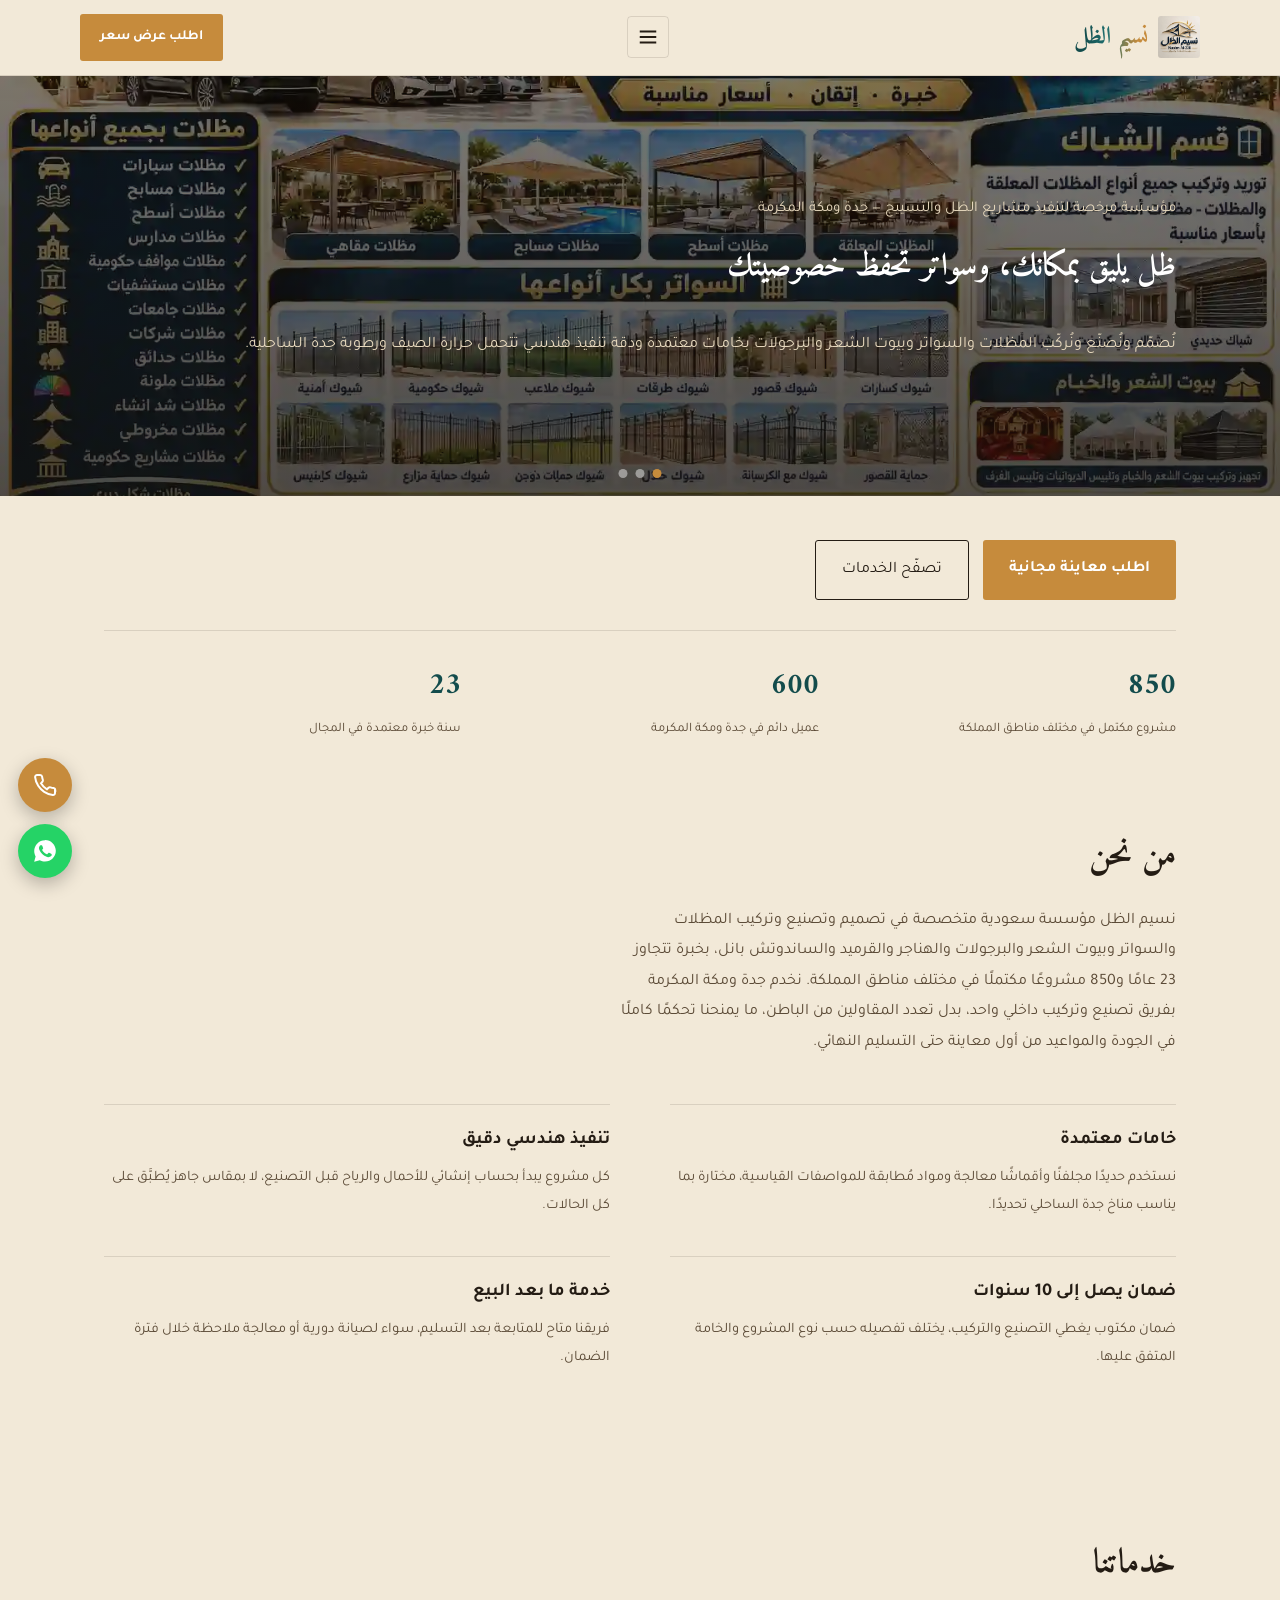
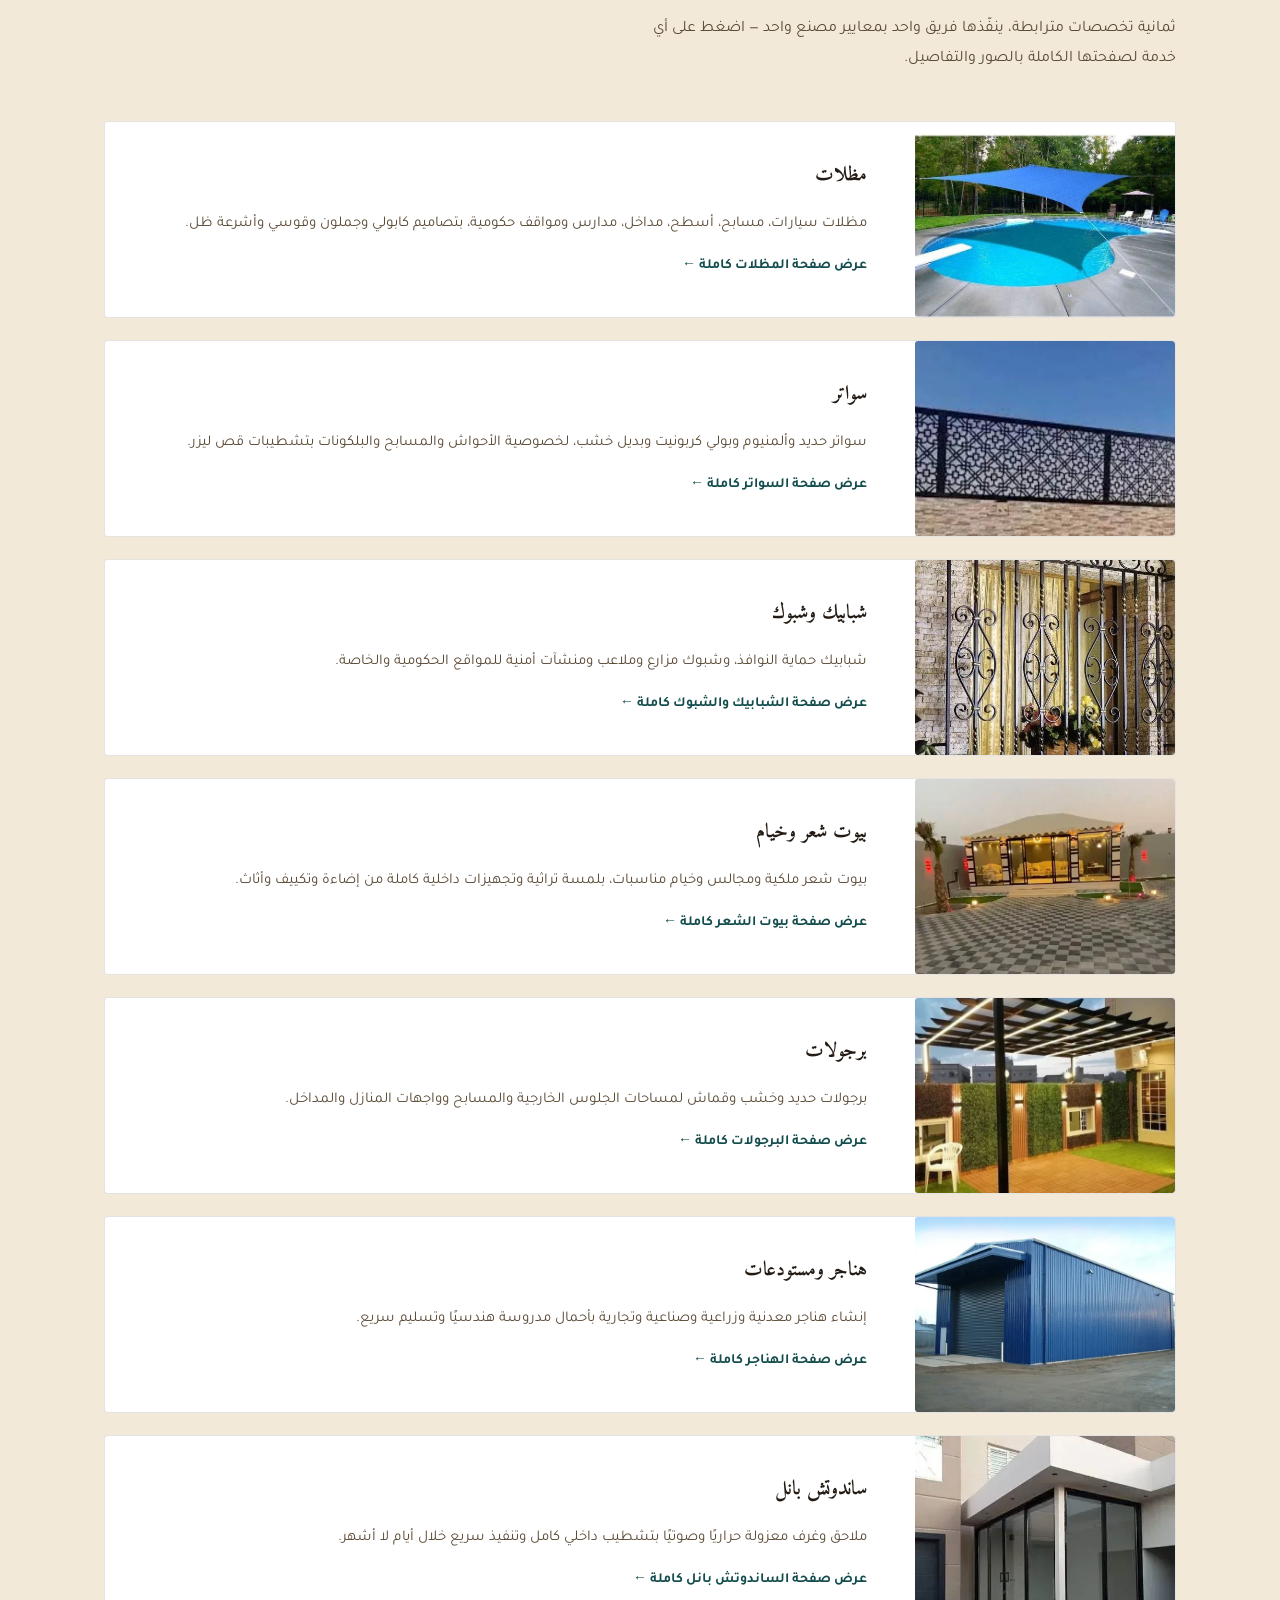
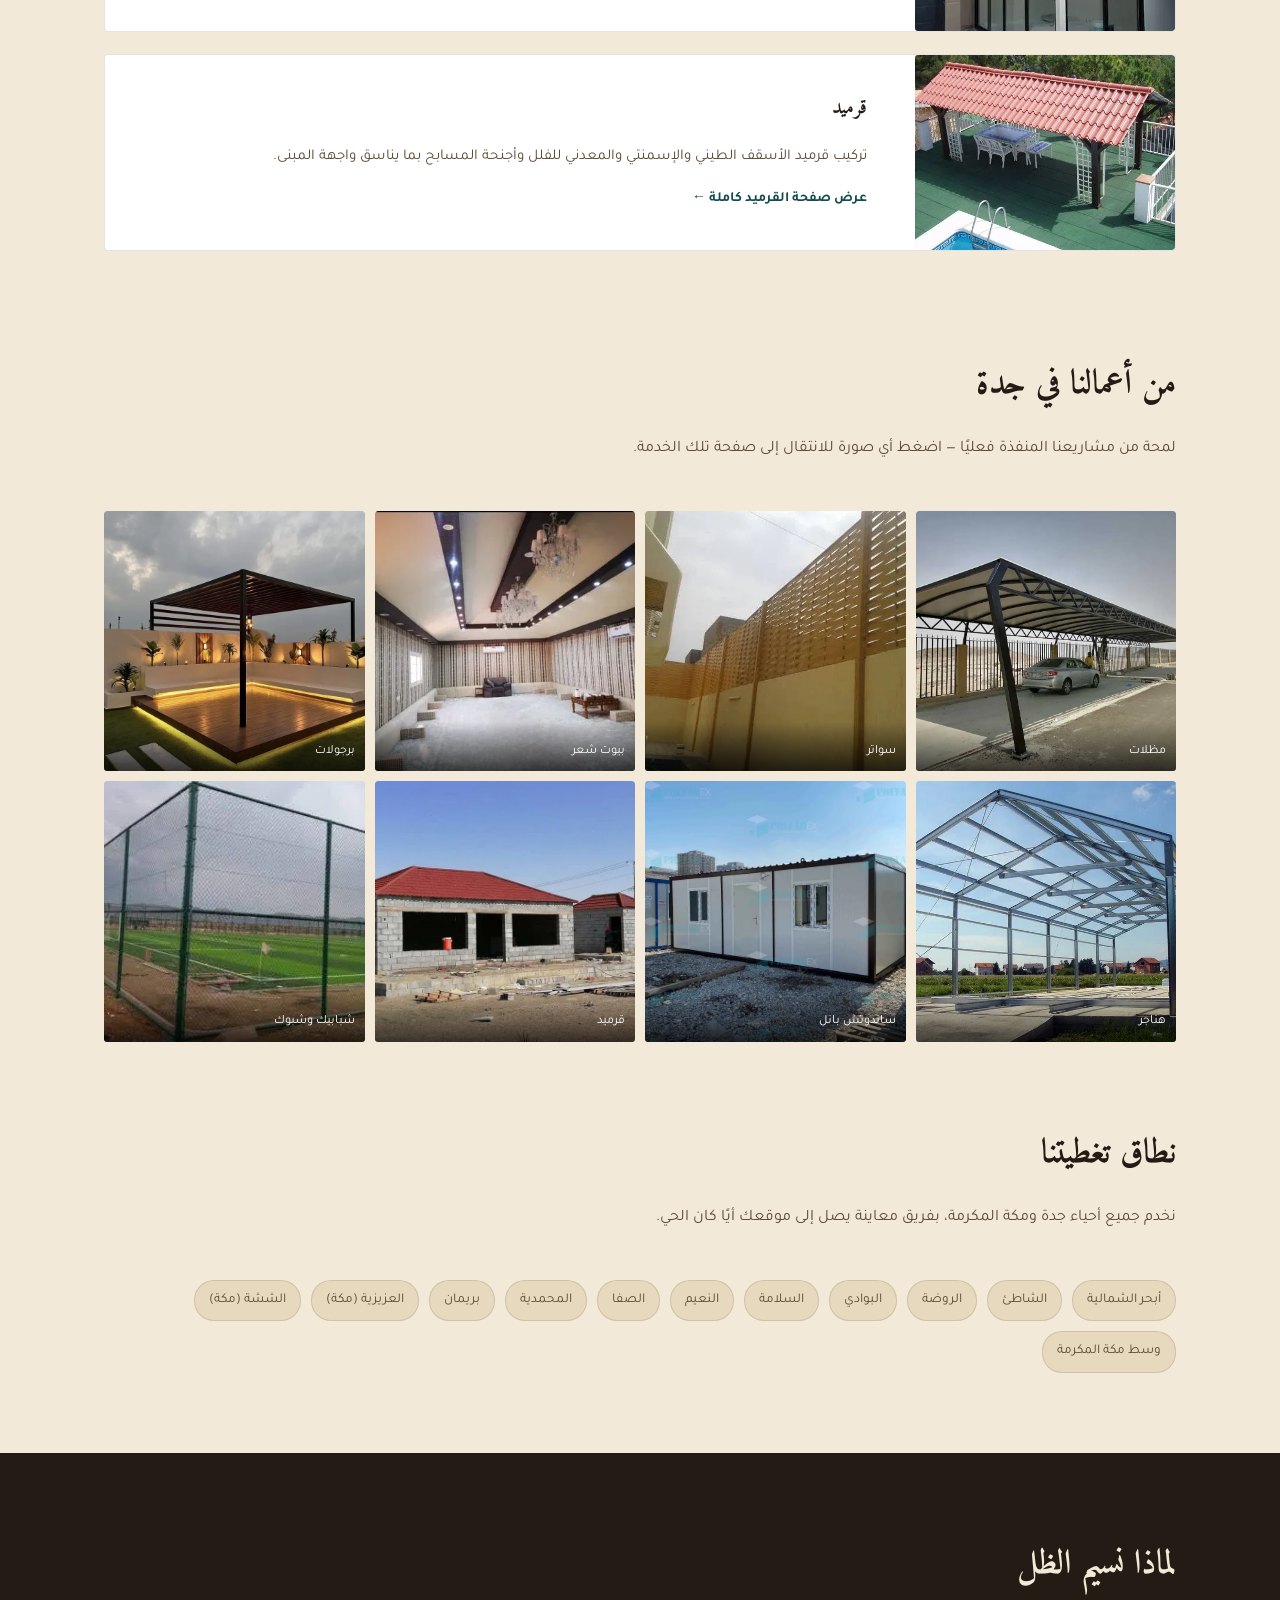
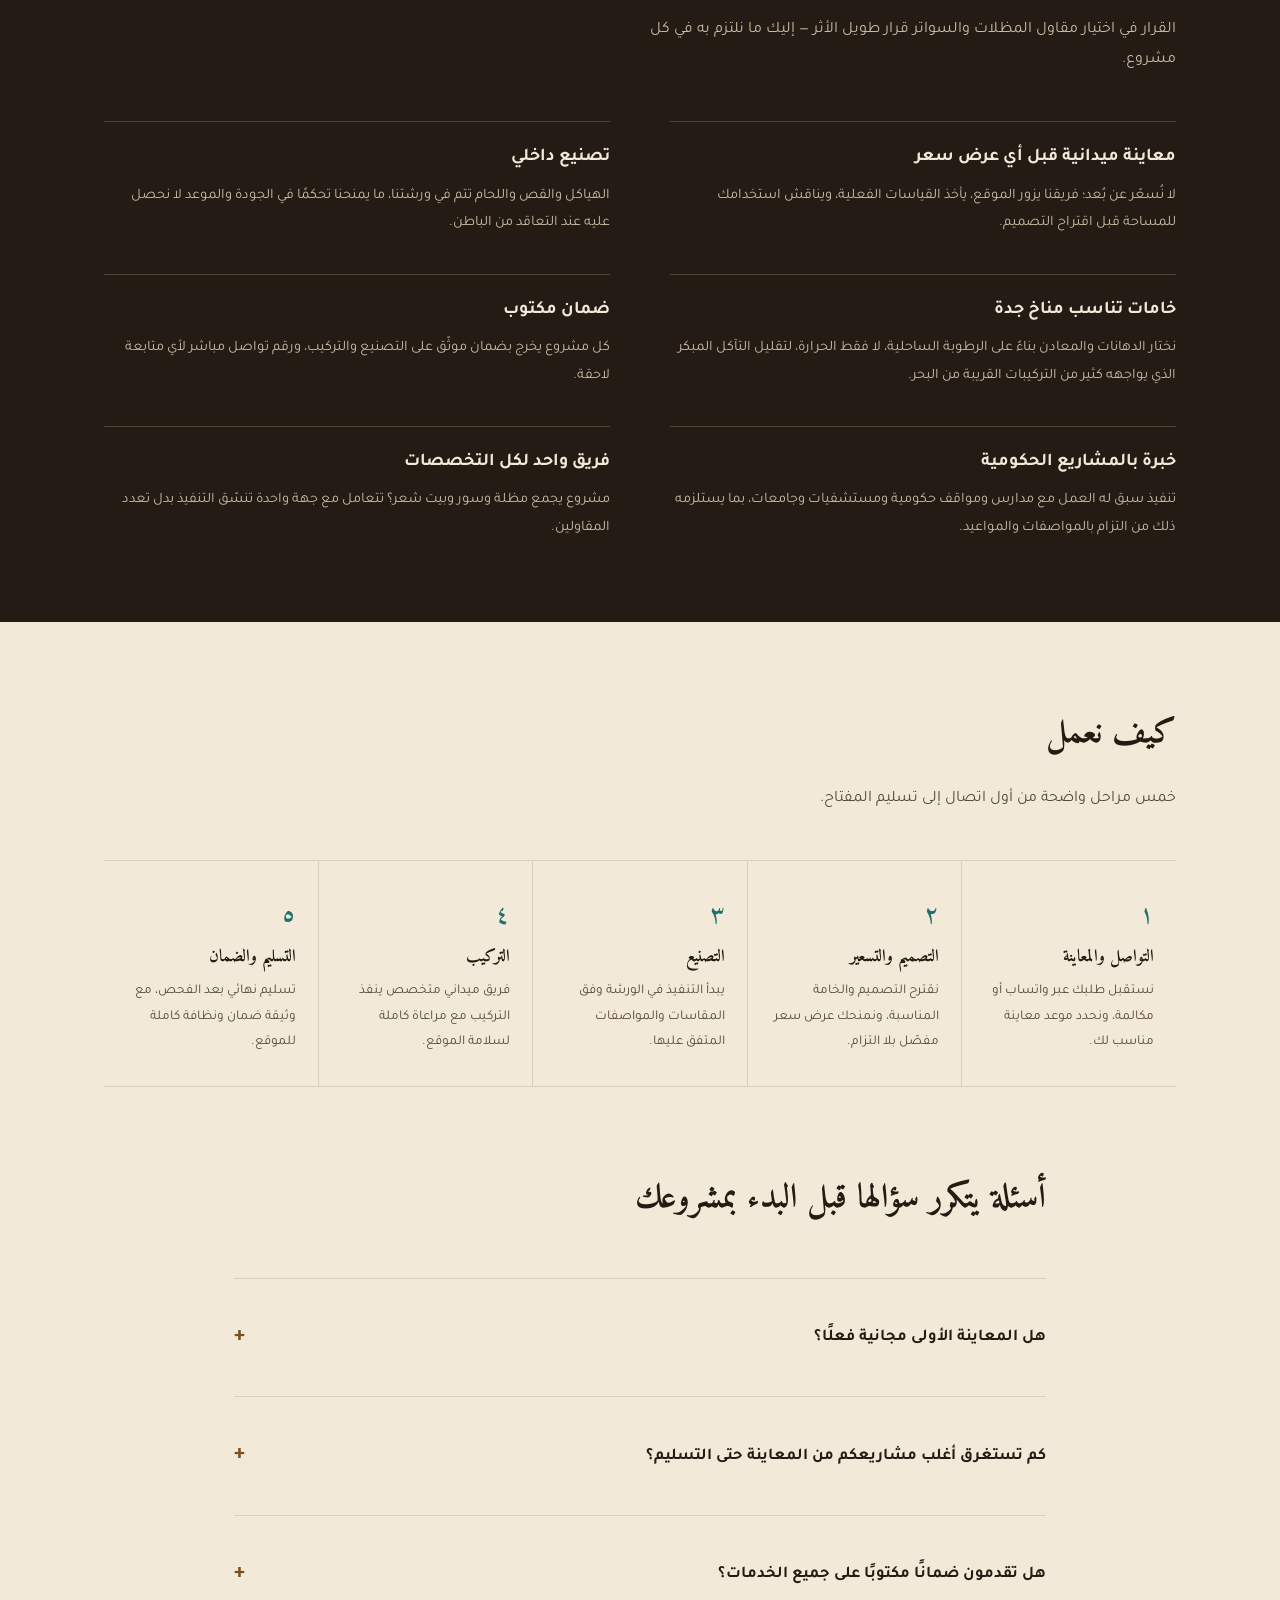
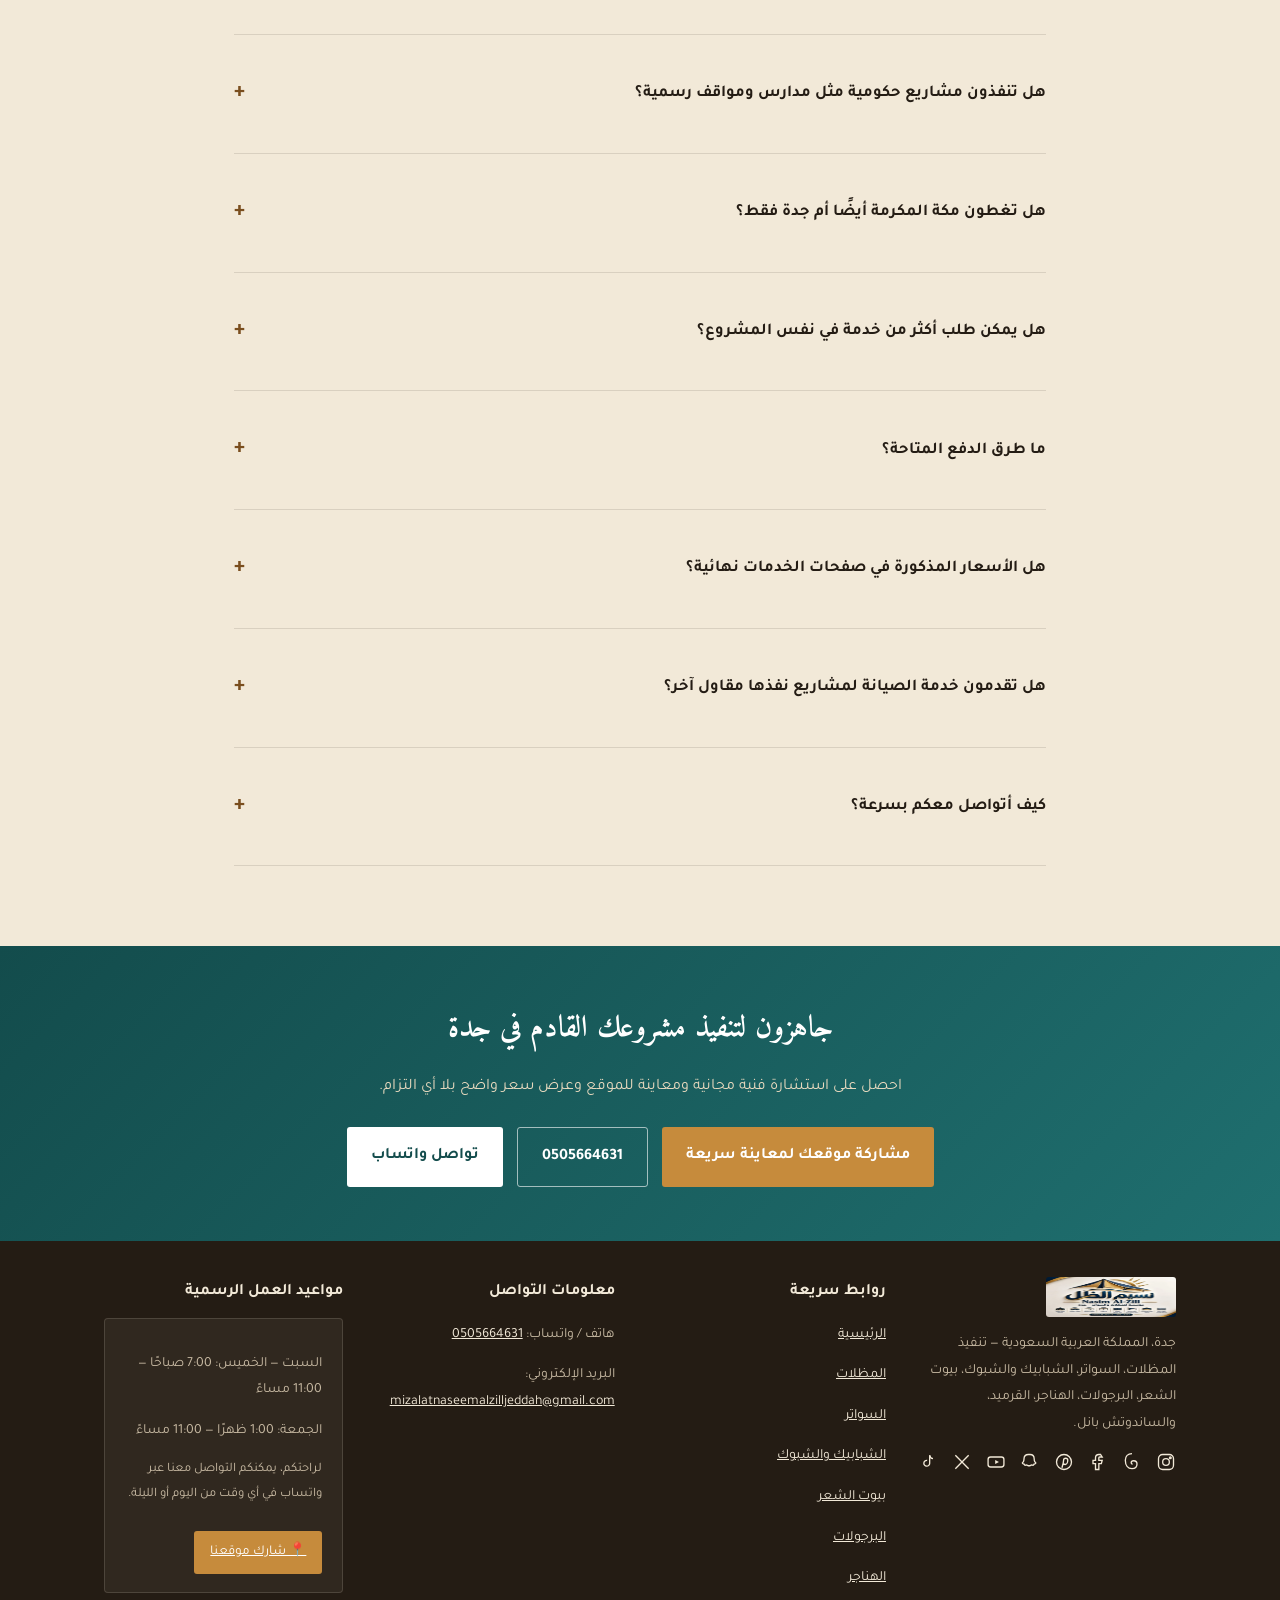
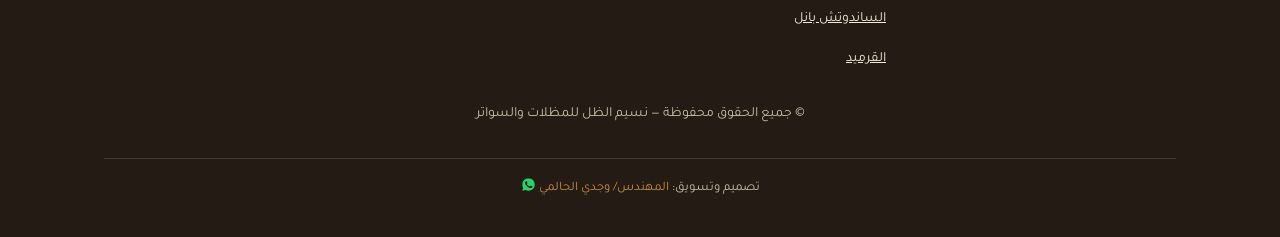
==== commit bdd63457: "Fix HTML formatting and update footer links" ====
--- a/index.html
+++ b/index.html
@@ -12,7 +12,7 @@
 <meta property="og:locale" content="ar_SA">
 <link rel="preconnect" href="https://fonts.googleapis.com">
 <link rel="preconnect" href="https://fonts.gstatic.com" crossorigin>
-<link href="https://fonts.googleapis.com/css2?family=Amiri:wght@400;700&family=Tajawal:wght@400;700&display=swap" rel="stylesheet">
+<link href="https://fonts.googleapis.com/css2?family=Amiri:wght@400;700&amp;family=Tajawal:wght@400;700&amp;display=swap" rel="stylesheet">
 <link rel="stylesheet" href="style.min.css">
 <script type="application/ld+json">
 {
@@ -95,7 +95,7 @@
   <div class="wrap">
     <div class="section-head">
       <h2>من نحن</h2>
-      <p style="max-width:70ch;">
+      <p class="rm" style="max-width:70ch;">
         نسيم الظل مؤسسة سعودية متخصصة في تصميم وتصنيع وتركيب المظلات والسواتر وبيوت الشعر والبرجولات
         والهناجر والقرميد والساندوتش بانل، بخبرة تتجاوز 23 عامًا و850 مشروعًا مكتملًا في مختلف مناطق
         المملكة. نخدم جدة ومكة المكرمة بفريق تصنيع وتركيب داخلي واحد، بدل تعدد المقاولين من الباطن،
@@ -258,11 +258,27 @@
       <img src="images/main/logo-nasim-alzill-sawater-jeddah2.webp" alt="شعار نسيم الظل" width="130" height="40" loading="lazy" decoding="async" style="margin-bottom:12px;">
       <p style="max-width:40ch;">جدة، المملكة العربية السعودية — تنفيذ المظلات، السواتر، الشبابيك والشبوك، بيوت الشعر، البرجولات، الهناجر، القرميد، والساندوتش بانل.</p>
       <div class="social-row" aria-label="حسابات التواصل الاجتماعي">
-        <a href="https://www.instagram.com/nzyrlqhtny?utm_source=qr&igsh=cDl2NXQ5enRoMGU2" target="_blank" rel="noopener" aria-label="إنستغرام"><svg width="20" height="20" viewBox="0 0 24 24" fill="none" stroke="currentColor" stroke-width="1.6"><rect x="3" y="3" width="18" height="18" rx="5"/><circle cx="12" cy="12" r="4"/><circle cx="17.2" cy="6.8" r="1"/></svg></a>
-        <a href="#" aria-label="سناب شات"><svg width="20" height="20" viewBox="0 0 24 24" fill="none" stroke="currentColor" stroke-width="1.6"><path d="M12 3c3 0 5 2.2 5 5.2 0 1.6.2 2.6.7 3.4.5.7 1.3 1 1.3 1.6 0 .8-1.4 1.1-2.1 1.3-.2.6-.5 1.4-1.3 1.4-.6 0-1-.3-1.7-.3-.9 0-1.5.9-3 .9s-2.1-.9-3-.9c-.7 0-1.1.3-1.7.3-.8 0-1.1-.8-1.3-1.4-.7-.2-2.1-.5-2.1-1.3 0-.6.8-.9 1.3-1.6.5-.8.7-1.8.7-3.4C4.9 5.2 7 3 10 3z"/></svg></a>
+        <a href="https://www.instagram.com/nzyrlqhtny?utm_source=qr&amp;igsh=cDl2NXQ5enRoMGU2" target="_blank" rel="noopener" aria-label="إنستغرام"><svg width="20" height="20" viewBox="0 0 24 24" fill="none" stroke="currentColor" stroke-width="1.6"><rect x="3" y="3" width="18" height="18" rx="5"/><circle cx="12" cy="12" r="4"/><circle cx="17.2" cy="6.8" r="1"/></svg></a>
+        <a href="#" aria-label="ثريدز"><svg width="20" height="20" viewBox="0 0 24 24" fill="none" stroke="currentColor" stroke-width="1.6"><path d="M12 2c-5 0-8 3-8 8 0 6 3 10 8 10 4 0 6-2.5 6-5.5 0-2.5-1.8-4-4-4-1.8 0-3 1-3 2.3 0 1 .7 1.7 1.8 1.7"/></svg></a>
+<a href="#" aria-label="فيسبوك"><svg width="20" height="20" viewBox="0 0 24 24" fill="none" stroke="currentColor" stroke-width="1.6"><path d="M15 3h-2a4 4 0 0 0-4 4v3H6v4h3v7h4v-7h3l1-4h-4V7a1 1 0 0 1 1-1h3z"/></svg></a>
+<a href="#" aria-label="بنترست"><svg width="20" height="20" viewBox="0 0 24 24" fill="none" stroke="currentColor" stroke-width="1.6"><circle cx="12" cy="12" r="9"/><path d="M9.5 19c1-3 2-7 2-9a2.5 2.5 0 0 1 5 0c0 2-1 5-3 5s-2.5-1.5-2.5-1.5M9.5 19l1.5-5"/></svg></a>
+<a href="#" aria-label="سناب شات"><svg width="20" height="20" viewBox="0 0 24 24" fill="none" stroke="currentColor" stroke-width="1.6"><path d="M12 3c3 0 5 2.2 5 5.2 0 1.6.2 2.6.7 3.4.5.7 1.3 1 1.3 1.6 0 .8-1.4 1.1-2.1 1.3-.2.6-.5 1.4-1.3 1.4-.6 0-1-.3-1.7-.3-.9 0-1.5.9-3 .9s-2.1-.9-3-.9c-.7 0-1.1.3-1.7.3-.8 0-1.1-.8-1.3-1.4-.7-.2-2.1-.5-2.1-1.3 0-.6.8-.9 1.3-1.6.5-.8.7-1.8.7-3.4C4.9 5.2 7 3 10 3z"/></svg></a>
+<a href="#" aria-label="يوتيوب"><svg width="20" height="20" viewBox="0 0 24 24" fill="none" stroke="currentColor" stroke-width="1.6"><rect x="2.5" y="6" width="19" height="12" rx="3"/><path d="M11 9.5l4.5 2.5-4.5 2.5z" fill="currentColor" stroke="none"/></svg></a>
         <a href="#" aria-label="إكس (تويتر)"><svg width="20" height="20" viewBox="0 0 24 24" fill="none" stroke="currentColor" stroke-width="1.6"><path d="M4 4l16 16M20 4L4 20"/></svg></a>
-        <a href="https://www.tiktok.com/@m.p8949?_r=1&_d=eficm6g9cia8if&sec_uid=MS4wLjABAAAAoaLKIpmW5N7UzPi7yUDdH2AJau_dyHqjM3g3_JdbEl_7riP4zbZNCLlD0n0Jj-zl&share_author_id=7402917037787939845&sharer_language=ar&source=h5_m&u_code=eficmg99h22cch&timestamp=1791017587&user_id=7402917037787939845&sec_user_id=MS4wLjABAAAAoaLKIpmW5N7UzPi7yUDdH2AJau_dyHqjM3g3_JdbEl_7riP4zbZNCLlD0n0Jj-zl&item_author_type=1&utm_source=whatsapp_business&utm_campaign=client_share&utm_medium=android&share_iid=7684601429705492244&share_link_id=deda92b2-d962-4ca1-a481-e65bf8692ec4&share_app_id=1233&ugbiz_name=ACCOUNT&ug_btm=b8727%2Cb4907&social_share_type=5&share_enter_from=settings_page&item_author_type=1&enable_checksum=1" target="_blank" rel="noopener" aria-label="تيك توك"><svg width="20" height="20" viewBox="0 0 24 24" fill="none" stroke="currentColor" stroke-width="1.6"><path d="M14 4v9.5a3.5 3.5 0 1 1-3-3.46"/><path d="M14 4c.4 2.2 2 3.8 4 4"/></svg></a>
+        <a href="https://www.tiktok.com/@m.p8949?_r=1&amp;_d=eficm6g9cia8if&amp;sec_uid=MS4wLjABAAAAoaLKIpmW5N7UzPi7yUDdH2AJau_dyHqjM3g3_JdbEl_7riP4zbZNCLlD0n0Jj-zl&amp;share_author_id=7402917037787939845&amp;sharer_language=ar&amp;source=h5_m&amp;u_code=eficmg99h22cch&amp;timestamp=1791017587&amp;user_id=7402917037787939845&amp;sec_user_id=MS4wLjABAAAAoaLKIpmW5N7UzPi7yUDdH2AJau_dyHqjM3g3_JdbEl_7riP4zbZNCLlD0n0Jj-zl&amp;item_author_type=1&amp;utm_source=whatsapp_business&amp;utm_campaign=client_share&amp;utm_medium=android&amp;share_iid=7684601429705492244&amp;share_link_id=deda92b2-d962-4ca1-a481-e65bf8692ec4&amp;share_app_id=1233&amp;ugbiz_name=ACCOUNT&amp;ug_btm=b8727%2Cb4907&amp;social_share_type=5&amp;share_enter_from=settings_page&amp;item_author_type=1&amp;enable_checksum=1" target="_blank" rel="noopener" aria-label="تيك توك"><svg width="20" height="20" viewBox="0 0 24 24" fill="none" stroke="currentColor" stroke-width="1.6"><path d="M14 4v9.5a3.5 3.5 0 1 1-3-3.46"/><path d="M14 4c.4 2.2 2 3.8 4 4"/></svg></a>
       </div>
+    </div>
+    <div class="footer-col">
+      <h3>روابط سريعة</h3>
+      <p><a href="index.html">الرئيسية</a></p>
+      <p><a href="mizalat.html">المظلات</a></p>
+      <p><a href="sawaters.html">السواتر</a></p>
+      <p><a href="shabaks.html">الشبابيك والشبوك</a></p>
+      <p><a href="byout-shaar.html">بيوت الشعر</a></p>
+      <p><a href="pergolas.html">البرجولات</a></p>
+      <p><a href="hangars.html">الهناجر</a></p>
+      <p><a href="sandwich-panel.html">الساندوتش بانل</a></p>
+      <p><a href="qarmids.html">القرميد</a></p>
     </div>
     <div class="footer-col">
       <h3>معلومات التواصل</h3>
@@ -275,13 +291,13 @@
         <p>السبت — الخميس: 7:00 صباحًا — 11:00 مساءً</p>
         <p>الجمعة: 1:00 ظهرًا — 11:00 مساءً</p>
         <p style="margin-top:8px;font-size:13px;">لراحتكم، يمكنكم التواصل معنا عبر واتساب في أي وقت من اليوم أو الليلة.</p>
-        <a class="map-link" href="https://www.google.com/maps/search/?api=1&query=%D9%86%D8%B3%D9%8A%D9%85%20%D8%A7%D9%84%D8%B8%D9%84%20%D9%84%D9%84%D9%85%D8%B8%D9%84%D8%A7%D8%AA%20%D9%88%D8%A7%D9%84%D8%B3%D9%88%D8%A7%D8%AA%D8%B1%20%D8%AC%D8%AF%D8%A9">📍 شارك موقعنا</a>
+        <a class="map-link" href="https://www.google.com/maps/search/?api=1&amp;query=%D9%86%D8%B3%D9%8A%D9%85%20%D8%A7%D9%84%D8%B8%D9%84%20%D9%84%D9%84%D9%85%D8%B8%D9%84%D8%A7%D8%AA%20%D9%88%D8%A7%D9%84%D8%B3%D9%88%D8%A7%D8%AA%D8%B1%20%D8%AC%D8%AF%D8%A9">📍 شارك موقعنا</a>
       </div>
     </div>
   </div>
   <div class="wrap">
     <p style="margin-top:14px;text-align:center;">© جميع الحقوق محفوظة — نسيم الظل للمظلات والسواتر</p>
-    <div class="designer-credit">تصميم وتسويق: <a href="https://wa.me/966552263681?text=مرحبًا%20المهندس%20وجدي%2C%20أرغب%20بالتواصل%20بخصوص%20تصميم%20موقع">المهندس/ وجدي الحالمي 💬</a></div>
+    <div class="designer-credit">تصميم وتسويق: <a href="https://wa.me/966552263681?text=مرحبًا%20المهندس%20وجدي%2C%20أرغب%20بالتواصل%20بخصوص%20تصميم%20موقع">المهندس/ وجدي الحالمي <svg width="15" height="15" viewBox="0 0 24 24" fill="#25D366" style="display:inline-block;vertical-align:-2px;"><path d="M12.04 2c-5.5 0-10 4.5-10 10 0 1.8.5 3.5 1.3 5L2 22l5.2-1.4c1.4.8 3.1 1.2 4.8 1.2 5.5 0 10-4.5 10-10s-4.5-10-10-10zm5.9 14.2c-.2.7-1.4 1.3-2 1.4-.5.1-1.1.1-1.8-.1-.4-.1-1-.3-1.6-.6-2.9-1.3-4.8-4.2-4.9-4.4-.1-.2-1.2-1.6-1.2-3s.8-2.2 1-2.5c.3-.3.6-.4.8-.4h.6c.2 0 .4 0 .6.5.2.5.8 1.9.8 2.1.1.2.1.3 0 .5-.1.2-.1.3-.3.5l-.4.5c-.1.2-.3.3-.1.6.2.3.8 1.3 1.7 2.1 1.2 1.1 2.2 1.4 2.5 1.5.3.1.5.1.6-.1l.9-1c.2-.3.4-.2.7-.1l1.8.9c.2.1.4.2.5.3.1.2.1.9-.1 1.6z"/></svg></a></div>
   </div>
 </footer>
 
